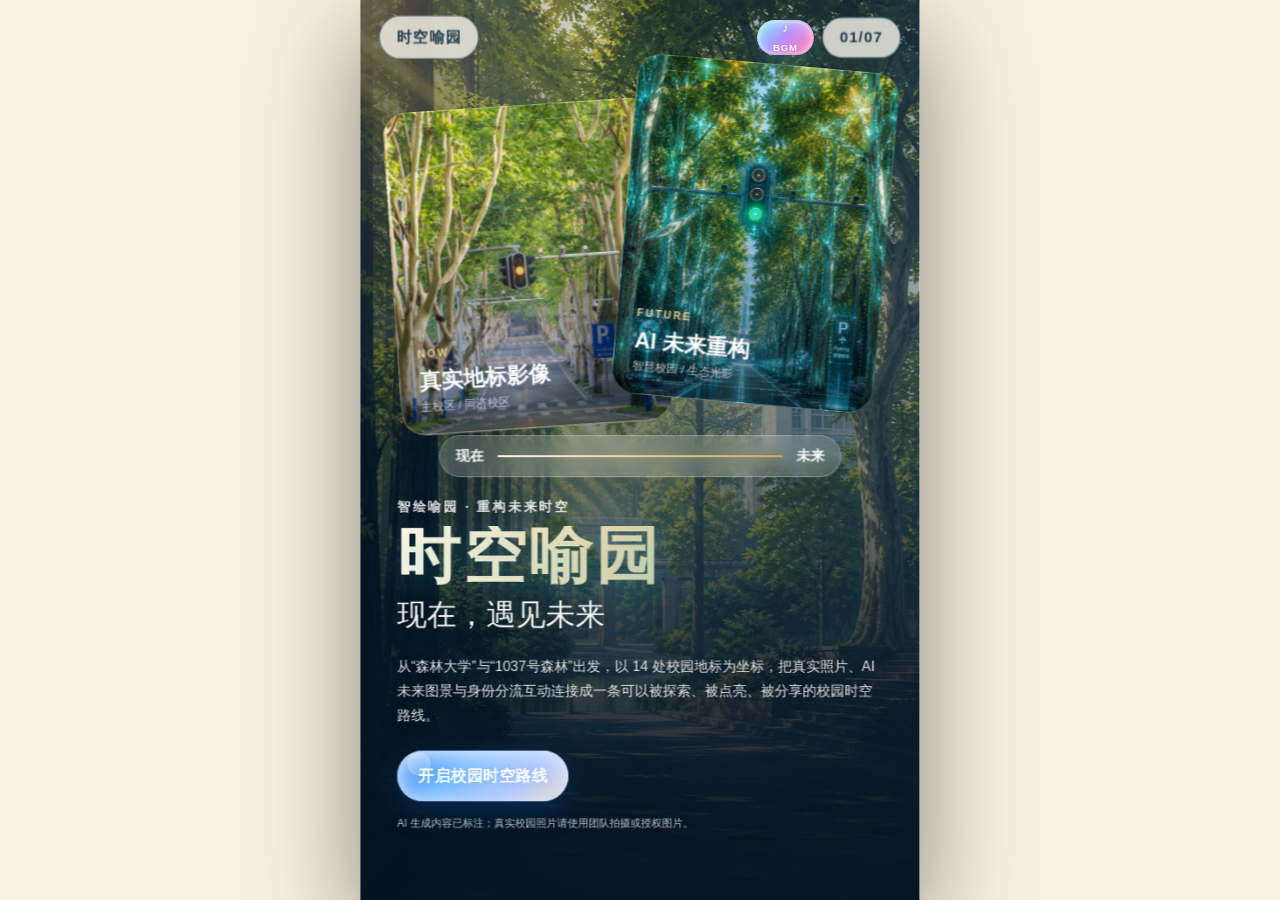
==== index.html @ 12dc4ca7 "修复未来图加载：移除fetch HEAD + future-layer加不透明背景 - updateImage 直接设 img.src，不再 fetch HEAD（中文路径 CORS 问题） - .f" ====
﻿<!DOCTYPE html>
<html lang="zh-CN">
<head>
  <meta charset="UTF-8" />
  <meta http-equiv="Content-Type" content="text/html; charset=UTF-8" />
  <meta name="viewport" content="width=device-width, initial-scale=1.0, maximum-scale=1.0, user-scalable=no, viewport-fit=cover" />
  <meta name="theme-color" content="#f6f0df" />
  <title>时空喻园：现在，遇见未来</title>
  <link rel="stylesheet" href="./style.css?v=50" />
</head>
<body>
  <div class="phone-shell" aria-label="H5 手机预览区域">
    <div class="h5-stage" id="stage">
      <div class="loading" id="loading">
        <div class="loader-emblem" aria-label="华中科技大学校徽">
          <span class="loader-orbit loader-orbit-a"></span>
          <span class="loader-orbit loader-orbit-b"></span>
          <img src="./图片/华中科技大学校徽.png" alt="" />
        </div>
        <div class="loader-title">正在整理喻园时空档案</div>
        <div class="loader-sub" id="loaderSub">读取：南大门—毛主席像</div>
        <div class="loader-line"><span id="loaderBar"></span></div>
      </div>

      <div class="topbar">
        <button class="topbar-brand" id="goHome" aria-label="返回封面">时空喻园</button>
        <button class="music-toggle" id="musicToggle" aria-label="播放背景音乐"><span class="music-icon">♪</span> <span class="music-label">BGM</span></button>
        <div class="progress-pill"><span id="pageNow">01</span>/<span id="pageTotal">07</span></div>
      </div>

      <div class="guide-bear" id="guideBear" aria-hidden="true">
        <div class="guide-bubble" id="guideBubble">选择入园方式，我带你走专属路线。</div>
        <img id="guideImage" src="./assets/generated/guide-xinwuxiong-wave.png" alt="" />
      </div>

      <main class="pages" id="pages">
        <section class="page cover active" data-page="cover">
          <div class="paper-noise"></div>
          <div class="cover-map-lines" aria-hidden="true">
            <span></span><span></span><span></span><span></span>
          </div>
          <div class="cover-hero">
            <div class="photo-slot cover-now">
              <span>NOW</span>
              <strong>真实地标影像</strong>
              <small>主校区 / 同济校区</small>
            </div>
            <div class="photo-slot cover-future">
              <span>FUTURE</span>
              <strong>AI 未来重构</strong>
              <small>智慧校园 / 生态光影</small>
            </div>
            <div class="time-ribbon">
              <b>现在</b><i></i><b>未来</b>
            </div>
          </div>
          <div class="cover-copy">
            <p class="eyebrow">智绘喻园 · 重构未来时空</p>
            <h1>时空喻园</h1>
            <h2>现在，遇见未来</h2>
            <p class="lead">从“森林大学”与“1037号森林”出发，以 14 处校园地标为坐标，把真实照片、AI 未来图景与身份分流互动连接成一条可以被探索、被点亮、被分享的校园时空路线。</p>
            <button class="primary-btn" data-next>开启校园时空路线</button>
            <p class="ai-note">AI 生成内容已标注；真实校园照片请使用团队拍摄或授权图片。</p>
          </div>
        </section>

        <section class="page identity" data-page="identity">
          <div class="page-title block-title" data-anim data-from="left" style="--delay:0ms">
            <p class="eyebrow dark">身份入口</p>
            <h2>请选择你的“入园方式”</h2>
            <p>点击一张入口卡片，即刻进入对应的校园时空路线。</p>
          </div>
          <div class="identity-desk" id="identityDesk"></div>
          <div class="slope-scene" aria-hidden="true">
            <img src="./assets/generated/despair-slope.jpg" alt="" />
          </div>
          <div class="boar-run" aria-hidden="true">
            <div class="boar-track"></div>
            <div class="boar">
              <img src="./assets/generated/boar-mascot.png" alt="" />
            </div>
          </div>
        </section>

        <section class="page route" data-page="route">
          <div class="page-title compact-title" data-anim data-from="left" style="--delay:0ms">
            <p class="eyebrow dark">时空路线</p>
            <h2 id="routeTitle">未来 HUSTer 探索路线</h2>
            <p id="routeDesc">像翻开两张校园路线卡：先选校区，再点选地标进入专属互动。</p>
          </div>

          <div class="campus-accordion" id="campusAccordion" aria-label="校区地标折叠路线卡" data-anim data-from="left" style="--delay:180ms"></div>

          <div class="route-card route-preview-card" id="routeCard" data-anim data-from="right" style="--delay:420ms">
            <span>01 / 主校区 / 精神之门</span>
            <h3>南大门—毛主席像</h3>
            <p>从这里进入喻园，也从这里看见一所大学的精神坐标。</p>
            <button class="small-btn" id="enterLandmark">查看这个地标</button>
          </div>
        </section>

        <section class="page detail detail-timegate" data-page="detail" id="detailPage">
          <div class="detail-header" data-anim data-from="left" style="--delay:0ms">
            <div>
              <p class="eyebrow dark" id="landmarkGroup">主校区｜精神之门</p>
              <h2 id="landmarkName">01 南大门-毛主席像</h2>
              <p id="landmarkIntro">从这里进入喻园，也从这里看见一所大学的精神坐标。</p>
            </div>
            <button class="small-btn muted" id="backRoute">路线图</button>
          </div>

          <div class="detail-layout" id="detailLayout" data-anim data-from="right" style="--delay:220ms">
            <div class="image-stage" id="imageStage">
              <div class="image-layers" id="imageLayers">
                <div class="layer now-layer">
                  <img id="nowImage" alt="现在地标图片" />
                  <div class="placeholder" id="nowPlaceholder">
                    <span>NOW IMAGE</span>
                    <strong id="nowFileName">01_now.jpg</strong>
                    <small>地标高清原图占位</small>
                  </div>
                </div>
                <div class="layer future-layer" id="futureLayer">
                  <img id="futureImage" alt="未来地标图片" />
                  <div class="placeholder future-placeholder" id="futurePlaceholder">
                    <span>AI FUTURE IMAGE</span>
                    <strong id="futureFileName">01_future_highschool.jpg</strong>
                    <small>AI 未来重构图占位</small>
                  </div>
                </div>
                <div class="scene-overlay" id="sceneOverlay"></div>
                <div class="image-badge now-badge">现在</div>
                <div class="image-badge future-badge">未来 · AI 生成</div>
                <div class="compare-handle" id="compareHandle"><i></i></div>
                <input class="compare-range" id="compareRange" type="range" min="0" max="100" value="48" aria-label="拖动比较现在与未来" />
              </div>
              <div class="image-hint-line" id="imageHintLine">完成下方任务，让“现在”显现为“未来”</div>
            </div>

            <div class="story-card">
              <span class="mini-label">身份视角</span>
              <p id="identityCopy">选择身份后生成专属文案。</p>
              <div class="task-status" id="taskStatus">
                <span>任务 0/0</span>
                <strong>选择身份后开始路线</strong>
                <small>完成任务将自动点亮坐标</small>
              </div>
              <button class="primary-btn task-next-btn" id="taskNextBtn" hidden>前往下一站</button>
              <button class="ghost-btn task-stamp-btn" id="taskStampBtn" hidden>返回集章册</button>
            </div>
          </div>

          <div class="interaction-module" id="interactionModule" data-anim data-from="left" style="--delay:520ms"></div>

          <div class="detail-nav" data-anim data-from="right" style="--delay:720ms">
            <button class="ghost-btn" id="prevLandmark">上一个</button>
            <button class="ghost-btn" id="randomLandmark">随机漫游</button>
            <button class="primary-btn" id="nextLandmark">下一个</button>
          </div>
        </section>

        <section class="page collection" data-page="collection">
          <div class="page-title compact-title">
            <p class="eyebrow dark">时空集章册</p>
            <h2>你已点亮这些喻园坐标</h2>
            <p id="collectionDesc">像翻开一本校园手账，把路线走过的地标盖进同一页。</p>
          </div>
          <div class="notebook" data-anim data-from="left" style="--delay:180ms">
            <div class="notebook-ring"></div>
            <div class="stamp-wall" id="stampWall"></div>
          </div>
          <div class="collection-actions" data-anim data-from="right" style="--delay:420ms">
            <button class="ghost-btn" id="unlockAll">点亮全部坐标</button>
            <button class="primary-btn" data-next>生成身份结尾</button>
          </div>
        </section>

        <section class="page ending" data-page="ending">
          <div class="ticket-wrap" data-anim data-from="left" style="--delay:100ms">
            <div class="ticket" id="endingTicket">
              <div class="ticket-top">
                <span>HUST TIME PASS</span>
                <b id="ticketIdentity">高中生</b>
              </div>
              <h2 id="endingTitle">未来 HUSTer 探索者</h2>
              <p id="endingText">你已提前收到一张来自未来喻园的邀请函。</p>
              <div class="ticket-stats">
                <div><strong id="statCount">0/14</strong><span>点亮地标</span></div>
                <div><strong id="statRoute">主线</strong><span>路线类型</span></div>
              </div>
              <div class="ticket-footer">华中科技大学 · 时空喻园</div>
            </div>
            <button class="primary-btn wide" id="makePoster" hidden>重新生成分享海报</button>
            <a class="primary-btn wide poster-download" id="downloadPoster" download="时空喻园身份海报.png" hidden>保存海报照片</a>
            <img class="poster-image" id="posterImage" alt="时空喻园身份分享海报" hidden />
            <canvas id="posterCanvas" width="640" height="1030" aria-label="分享海报"></canvas>
            <button class="ghost-btn wide" id="endingRestart">重新体验</button>
            <p class="poster-tip">已根据当前身份生成分享海报，可点击按钮保存海报照片。</p>
          </div>
        </section>

        <section class="page info" data-page="info">
          <div class="page-title">
            <p class="eyebrow dark">提交信息</p>
            <h2>作品简介与 AI 标注</h2>
            <p>本作品的简介、提示词与 AI 生成说明如下。</p>
          </div>
          <div class="info-panel">
            <h3>200–300 字作品简介</h3>
            <p>《时空喻园：现在，遇见未来》以华中科技大学主校区与同济校区 14 处地标为线索，面向高中生、在读生、已毕业校友与社会大众设置差异化身份入口。作品通过真实地标照片与 AI 未来重构图的滑动对比、路线地图点选、地标专属互动、时空集章与分享海报生成，呈现校园从当下记忆到未来想象的转化过程。整体视觉弱化模板化科技风，改用校园手账、路线图、票根、书页、时间轴等更具华科大生活感的界面语言，让不同群体在轻量互动中感受喻园地标、校园文化与智慧校园未来图景。</p>
          </div>
          <div class="info-panel">
            <h3>AI 生成说明</h3>
            <p>本作品中，未来场景图、局部视觉光效和海报背景由 AI 辅助生成；真实照片由团队拍摄或获得授权。页面中的未来视觉统一标注为“未来 · AI 生成”。每张 AI 未来图对应的完整提示词、生成工具、生成时间与必要的人工修改说明，均已随本作品一并提交。</p>
          </div>
          <button class="primary-btn wide" id="restart">重新体验</button>
        </section>
      </main>

      <nav class="bottom-nav" aria-label="页面导航">
        <button id="prevPage" aria-label="上一页">↑</button>
        <button id="nextPage" aria-label="下一页">↓</button>
      </nav>

      <div class="image-viewer" id="imageViewer" aria-hidden="true">
        <img id="imageViewerImg" alt="图片查看" />
        <div class="image-viewer-label" id="imageViewerLabel"></div>
        <div class="image-viewer-hint">再次点击关闭</div>
      </div>

      <audio id="bgmAudio" preload="auto" loop></audio>
    </div>
  </div>

  <script src="./script.js"></script>
</body>
</html>
---- style.css ----
:root {
  --hust-blue: #0b4ea2;
  --deep-blue: #0c2f68;
  --ink: #16304c;
  --paper: #f6f0df;
  --paper-2: #fff8e8;
  --warm: #d8a85b;
  --green: #5a8f69;
  --cyan: #29c5d8;
  --red: #c72f3b;
  --muted: rgba(22, 48, 76, .66);
  --white-muted: rgba(255,255,255,.76);
  --line: rgba(22,48,76,.14);
  --shadow: 0 22px 58px rgba(23, 42, 64, .22);
  --page-w: 640px;
  --page-h: 1030px;
  --stage-h: var(--page-h);
}

* { box-sizing: border-box; -webkit-tap-highlight-color: transparent; }
html, body { width: 100%; height: 100%; margin: 0; overflow: hidden; }
body {
  font-family: -apple-system, BlinkMacSystemFont, "PingFang SC", "Microsoft YaHei", "Helvetica Neue", Arial, sans-serif;
  color: var(--ink);
  background:
    radial-gradient(circle at 12% 10%, rgba(41,197,216,.25), transparent 28%),
    radial-gradient(circle at 90% 85%, rgba(90,143,105,.22), transparent 30%),
    #07182e;
}
button { font-family: inherit; border: 0; cursor: pointer; color: inherit; }
button:active { transform: scale(.98); }

.phone-shell {
  width: 100vw;
  height: 100vh;
  display: grid;
  place-items: center;
  padding: 0;
}
.h5-stage {
  position: relative;
  width: min(100vw, var(--page-w));
  height: min(100vh, var(--page-h));
  max-height: 100vh;
  overflow: hidden;
  background: var(--paper);
  box-shadow: 0 38px 110px rgba(0,0,0,.45), 0 0 0 1px rgba(255,255,255,.12);
  isolation: isolate;
}
.pages {
  width: 100%;
  height: 100%;
  transition: transform 720ms cubic-bezier(.22,.88,.18,1);
  will-change: transform;
}
.page {
  position: relative;
  width: 100%;
  height: 100%;
  overflow: hidden;
  padding: 70px 38px 78px;
  background:
    linear-gradient(180deg, rgba(255,255,255,.58), rgba(246,240,223,.92)),
    var(--paper);
}
.page > * { position: relative; z-index: 2; }
.paper-noise {
  position: absolute;
  inset: 0;
  z-index: 0;
  opacity: .45;
  background-image:
    radial-gradient(rgba(22,48,76,.12) .7px, transparent .8px),
    linear-gradient(120deg, rgba(255,255,255,.4), transparent 28%, rgba(255,255,255,.36));
  background-size: 9px 9px, 100% 100%;
  pointer-events: none;
}

.loading {
  position: absolute;
  inset: 0;
  z-index: 50;
  display: flex;
  flex-direction: column;
  align-items: center;
  justify-content: center;
  gap: 22px;
  color: #fff;
  background:
    radial-gradient(circle at 48% 34%, rgba(41,197,216,.26), transparent 32%),
    linear-gradient(180deg, #0c2f68, #07182e);
  transition: opacity .55s ease, visibility .55s ease;
}
.loading.hide { opacity: 0; visibility: hidden; }
.loader-emblem {
  width: 118px;
  height: 104px;
  border-radius: 50%;
  display: grid;
  place-items: center;
  border: 1px solid rgba(255,255,255,.42);
  background: rgba(255,255,255,.08);
  letter-spacing: .18em;
  font-weight: 900;
  box-shadow: 0 0 38px rgba(41,197,216,.32), inset 0 0 34px rgba(255,255,255,.06);
  animation: breathe 1.8s ease-in-out infinite alternate;
}
@keyframes breathe { from { transform: scale(.96); } to { transform: scale(1.04); } }
.loader-title { font-size: 23px; font-weight: 800; letter-spacing: .12em; text-shadow: 0 2px 10px rgba(0,0,0,.4); }
.loader-sub { font-size: 14px; color: rgba(255,255,255,.78); letter-spacing: .04em; text-shadow: 0 1px 6px rgba(0,0,0,.4); }
.loader-line { width: 280px; height: 5px; border-radius: 99px; background: rgba(255,255,255,.16); overflow: hidden; box-shadow: inset 0 1px 2px rgba(0,0,0,.3); }
.loader-line span { display: block; height: 100%; width: 0%; border-radius: inherit; background: linear-gradient(90deg, rgba(255,255,255,.9), rgba(255,255,255,.7)); transition: width .2s ease; box-shadow: 0 0 8px rgba(255,255,255,.4); }

.topbar {
  position: absolute;
  left: 22px;
  right: 22px;
  top: 18px;
  z-index: 20;
  display: flex;
  align-items: center;
  justify-content: space-between;
  pointer-events: none;
}
.topbar-brand, .progress-pill {
  pointer-events: auto;
  border-radius: 999px;
  background: rgba(255,248,232,.76);
  border: 1px solid rgba(22,48,76,.14);
  box-shadow: 0 12px 32px rgba(23,42,64,.08);
  backdrop-filter: blur(14px);
  font-weight: 800;
}
.topbar-brand { padding: 9px 14px; font-size: 13px; letter-spacing: .08em; }
.progress-pill { padding: 9px 13px; font-size: 13px; letter-spacing: .08em; }
.bottom-nav {
  position: absolute;
  right: 20px;
  bottom: 20px;
  z-index: 22;
  display: flex;
  gap: 8px;
}
.bottom-nav button {
  width: 42px;
  height: 42px;
  border-radius: 50%;
  background: rgba(22,48,76,.78);
  color: #fff;
  box-shadow: 0 12px 30px rgba(0,0,0,.18);
}

.eyebrow {
  margin: 0 0 12px;
  color: rgba(255,255,255,.78);
  font-size: 13px;
  letter-spacing: .18em;
  font-weight: 900;
}
.eyebrow.dark { color: var(--hust-blue); }
.primary-btn, .ghost-btn, .small-btn {
  border-radius: 999px;
  padding: 14px 24px;
  font-size: 16px;
  font-weight: 900;
  letter-spacing: .03em;
  transition: transform .16s ease, filter .16s ease, background .16s ease;
}
.primary-btn {
  color: #fff;
  background: linear-gradient(135deg, #0b4ea2, #1ca3b5 52%, #5a8f69);
  box-shadow: 0 14px 32px rgba(11,78,162,.24);
}
.ghost-btn {
  background: rgba(255,248,232,.78);
  border: 1px solid rgba(22,48,76,.16);
  color: var(--ink);
}
.small-btn {
  padding: 10px 16px;
  font-size: 14px;
  background: #16304c;
  color: #fff;
}
.small-btn.muted { background: rgba(22,48,76,.10); color: var(--ink); border: 1px solid rgba(22,48,76,.14); }
.wide { width: 100%; }

/* COVER: magazine layout rather than generic tech panels */
.cover {
  color: #fff;
  background:
    radial-gradient(circle at 8% 8%, rgba(41,197,216,.38), transparent 28%),
    radial-gradient(circle at 76% 36%, rgba(216,168,91,.32), transparent 28%),
    linear-gradient(160deg, #0c2f68 0%, #0c2f68 38%, #07182e 100%);
}
.cover::before {
  content: "";
  position: absolute;
  inset: 0;
  opacity: .18;
  background-image: linear-gradient(rgba(255,255,255,.22) 1px, transparent 1px), linear-gradient(90deg, rgba(255,255,255,.22) 1px, transparent 1px);
  background-size: 38px 38px;
  mask-image: linear-gradient(180deg, #000, transparent 68%);
}
.cover-map-lines { position: absolute; inset: 74px 34px 360px; z-index: 1; }
.cover-map-lines span { position: absolute; height: 2px; background: linear-gradient(90deg, transparent, rgba(255,255,255,.58), transparent); transform-origin: left; }
.cover-map-lines span:nth-child(1) { left: 40px; top: 88px; width: 370px; transform: rotate(8deg); }
.cover-map-lines span:nth-child(2) { left: 110px; top: 188px; width: 310px; transform: rotate(-12deg); }
.cover-map-lines span:nth-child(3) { left: 20px; top: 284px; width: 440px; transform: rotate(15deg); }
.cover-map-lines span:nth-child(4) { left: 260px; top: 40px; width: 260px; transform: rotate(58deg); }
.cover-hero { position: absolute; left: 34px; right: 34px; top: 76px; height: 520px; z-index: 2; }
.photo-slot {
  position: absolute;
  border-radius: 28px;
  padding: 22px;
  display: flex;
  flex-direction: column;
  justify-content: flex-end;
  overflow: hidden;
  border: 1px solid rgba(255,255,255,.28);
  box-shadow: 0 28px 70px rgba(0,0,0,.24);
}
.photo-slot::before {
  content: "";
  position: absolute;
  inset: 16px;
  border-radius: 20px;
  border: 1px dashed rgba(255,255,255,.32);
}
.photo-slot::after {
  content: "";
  position: absolute;
  inset: 0;
  background: linear-gradient(0deg, rgba(0,0,0,.48), transparent 58%);
}
.photo-slot span, .photo-slot strong, .photo-slot small { position: relative; z-index: 1; }
.photo-slot span { color: #e7d098; font-size: 12px; letter-spacing: .2em; font-weight: 900; }
.photo-slot strong { font-size: 25px; margin: 8px 0 4px; }
.photo-slot small { color: rgba(255,255,255,.72); }
.cover-now { left: 2px; top: 76px; width: 310px; height: 370px; transform: rotate(-3.8deg); background: url('./图片/梧桐大道-now.jpg') center/cover; }
.cover-future { right: 4px; top: 20px; width: 300px; height: 390px; transform: rotate(5deg); background: url('./图片/梧桐大道-future.png') center/cover; }
.time-ribbon {
  position: absolute;
  left: 56px;
  right: 56px;
  bottom: 38px;
  height: 48px;
  border-radius: 999px;
  display: flex;
  align-items: center;
  gap: 16px;
  padding: 0 18px;
  background: rgba(255,255,255,.16);
  border: 1px solid rgba(255,255,255,.28);
  backdrop-filter: blur(12px);
  box-shadow: 0 18px 40px rgba(0,0,0,.16);
}
.time-ribbon b { white-space: nowrap; }
.time-ribbon i { flex: 1; height: 2px; background: linear-gradient(90deg, #fff, #29c5d8, #b8e596); box-shadow: 0 0 18px rgba(41,197,216,.8); }
.cover-copy { position: absolute; left: 38px; right: 38px; bottom: 72px; z-index: 3; }
.cover h1 { margin: 0; font-size: 72px; line-height: .95; letter-spacing: .05em; }
.cover h2 { margin: 10px 0 0; font-size: 34px; font-weight: 500; color: rgba(255,255,255,.86); }
.lead { margin: 22px 0 26px; color: rgba(255,255,255,.74); line-height: 1.75; font-size: 16px; }
.ai-note { margin: 16px 0 0; color: rgba(255,255,255,.55); font-size: 12px; line-height: 1.6; }

/* IDENTITY: desk with real-life objects */
.identity { background: linear-gradient(180deg, #fbf3df, #eee1c4); }
.page-title { padding-top: 16px; }
.page-title h2 { margin: 0 0 12px; font-size: 38px; line-height: 1.16; }
.page-title p:not(.eyebrow) { margin: 0; color: var(--muted); line-height: 1.65; font-size: 15px; }
.compact-title { padding-top: 8px; }
.compact-title h2 { font-size: 34px; }
.block-title { width: 88%; }
.identity-desk {
  position: relative;
  height: 560px;
  margin-top: 18px;
}
.role-card {
  position: absolute;
  width: 250px;
  min-height: 194px;
  padding: 20px 18px;
  text-align: left;
  border-radius: 18px;
  border: 1px solid rgba(22,48,76,.12);
  box-shadow: var(--shadow);
  background: var(--paper-2);
  overflow: hidden;
  transition: transform .24s ease, box-shadow .24s ease, border-color .24s ease;
}
.role-card:hover, .role-card.active { box-shadow: 0 28px 70px rgba(11,78,162,.24); border-color: rgba(11,78,162,.38); }
.role-card::before { content: ""; position: absolute; inset: 0; opacity: .7; pointer-events: none; }
.role-card::after { content: ""; position: absolute; right: 18px; top: 18px; width: 54px; height: 54px; border-radius: 12px; opacity: .95; }
.role-card.highschool { left: -14px; top: -4px; transform: rotate(-16deg); background: #f0f7ff; }
.role-card.student { right: -18px; top: 48px; transform: rotate(14deg); background: #eaf3fb; }
.role-card.alumni { left: 10px; top: 264px; transform: rotate(12deg); background: #f8ecd9; }
.role-card.public { right: -6px; top: 310px; transform: rotate(-14deg); background: #edf4e7; }
.role-card.active.highschool { transform: rotate(-4deg) translateY(-6px); }
.role-card.active.student { transform: rotate(3deg) translateY(-6px); }
.role-card.active.alumni { transform: rotate(2deg) translateY(-6px); }
.role-card.active.public { transform: rotate(-3deg) translateY(-6px); }
.role-card.highschool::before { background: linear-gradient(120deg, rgba(10,115,253,.18), transparent 55%); }
.role-card.student::before { background: linear-gradient(120deg, rgba(11,78,162,.16), transparent 55%); }
.role-card.alumni::before { background: radial-gradient(circle at 20% 20%, rgba(122,81,43,.13), transparent 40%); }
.role-card.public::before { background: linear-gradient(120deg, rgba(90,143,105,.18), transparent 55%); }
.role-card.highschool::after { background: linear-gradient(135deg, #0A73FD 50%, #72BCFF 50%); clip-path: polygon(0 0, 100% 0, 78% 100%, 0 78%); }
.role-card.student::after { background: linear-gradient(135deg, var(--hust-blue), #89c8ef); border-radius: 999px; }
.role-card.alumni::after { background: #fff; border: 6px solid #b98b61; transform: rotate(6deg); }
.role-card.public::after { background: linear-gradient(90deg, transparent 18%, #5a8f69 19% 27%, transparent 28% 46%, #5a8f69 47% 55%, transparent 56%); border: 1px solid rgba(90,143,105,.3); }
.role-card span { display: block; color: var(--hust-blue); font-weight: 900; font-size: 12px; letter-spacing: .14em; }
.role-card h3 { margin: 34px 0 8px; font-size: 23px; }
.role-card p { margin: 0; color: var(--muted); font-size: 13px; line-height: 1.55; }
.identity-preview {
  position: absolute;
  left: 38px;
  right: 38px;
  bottom: 142px;
  padding: 18px 20px;
  border-radius: 24px;
  background: rgba(255,255,255,.66);
  border: 1px solid rgba(22,48,76,.12);
  box-shadow: 0 18px 48px rgba(23,42,64,.12);
}
.identity-preview span { color: var(--hust-blue); font-size: 12px; letter-spacing: .14em; font-weight: 900; }
.identity-preview strong { display: block; margin-top: 8px; font-size: 20px; }
.identity-preview p { margin: 6px 0 0; color: var(--muted); line-height: 1.55; font-size: 13px; }
.identity .wide { position: absolute; left: 38px; right: 38px; bottom: 76px; width: auto; }

/* ROUTE: map + preview + filmstrip */
.route { background: linear-gradient(180deg, #f7f1e0, #edf3f1); }
.map-pin {
  position: absolute;
  width: 38px;
  height: 38px;
  margin: -19px 0 0 -19px;
  border-radius: 50%;
  background: #fff8e8;
  border: 2px solid rgba(11,78,162,.25);
  display: grid;
  place-items: center;
  font-size: 13px;
  font-weight: 900;
  color: var(--hust-blue);
  box-shadow: 0 12px 26px rgba(23,42,64,.18);
  transition: transform .18s ease, background .18s ease;
}
.map-pin.active { transform: scale(1.22); background: var(--hust-blue); color: #fff; }
.map-pin.unlocked { border-color: rgba(90,143,105,.7); box-shadow: 0 0 0 5px rgba(90,143,105,.12), 0 12px 26px rgba(23,42,64,.16); }

/* DETAIL: dynamic visual language */
.detail { background: linear-gradient(180deg, #fbf3df, #edf3f1); padding-bottom: 66px; }
.detail-header { display: flex; gap: 12px; align-items: flex-start; justify-content: space-between; padding-top: 0; }
.detail-header h2 { margin: 0 0 8px; font-size: 34px; line-height: 1.15; }
.detail-header p:not(.eyebrow) { margin: 0; color: var(--muted); font-size: 14px; line-height: 1.55; max-width: 430px; }
.detail-layout { margin-top: 15px; display: grid; gap: 14px; }
.image-stage { position: relative; }
.image-layers {
  position: relative;
  height: 418px;
  border-radius: 34px;
  overflow: hidden;
  background: #d9e7ea;
  border: 1px solid rgba(22,48,76,.14);
  box-shadow: var(--shadow);
}
.layer { position: absolute; inset: 0; overflow: hidden; }
.layer img { width: 100%; height: 100%; object-fit: cover; object-position: center center; display: none; }
.future-layer { clip-path: inset(0 0 0 48%); transition: clip-path .08s linear; background: #0c2f68; }
.placeholder {
  position: absolute;
  inset: 0;
  display: flex;
  flex-direction: column;
  justify-content: center;
  align-items: center;
  gap: 8px;
  text-align: center;
  background:
    linear-gradient(135deg, rgba(255,255,255,.76), rgba(255,255,255,.28)),
    repeating-linear-gradient(90deg, rgba(22,48,76,.08) 0 1px, transparent 1px 28px),
    repeating-linear-gradient(0deg, rgba(22,48,76,.06) 0 1px, transparent 1px 28px);
}
.placeholder span { color: var(--hust-blue); letter-spacing: .18em; font-size: 12px; font-weight: 900; }
.placeholder strong { font-size: 26px; }
.placeholder small { color: var(--muted); }
.future-placeholder { background: linear-gradient(135deg, rgba(41,197,216,.38), rgba(90,143,105,.18)), repeating-linear-gradient(90deg, rgba(255,255,255,.26) 0 1px, transparent 1px 24px), #0c2f68; color: #fff; }
.future-placeholder small { color: rgba(255,255,255,.72); }
.scene-overlay { position: absolute; inset: 0; z-index: 4; pointer-events: none; }
.image-badge {
  position: absolute;
  top: 16px;
  z-index: 7;
  padding: 7px 11px;
  border-radius: 999px;
  color: #fff;
  background: rgba(0,0,0,.38);
  font-size: 12px;
  letter-spacing: .08em;
  font-weight: 800;
}
.now-badge { left: 16px; }
.future-badge { right: 16px; }
.compare-handle { position: absolute; top: 0; bottom: 0; left: 48%; width: 2px; z-index: 8; background: rgba(255,255,255,.92); box-shadow: 0 0 18px rgba(41,197,216,.8); pointer-events: none; }
.compare-handle i { position: absolute; left: 50%; top: 50%; transform: translate(-50%, -50%); width: 46px; height: 46px; border-radius: 50%; background: rgba(255,255,255,.22); border: 1px solid rgba(255,255,255,.62); backdrop-filter: blur(8px); }
.compare-handle i::after { content: "↔"; position: absolute; inset: 0; display: grid; place-items: center; color: #fff; font-weight: 900; text-shadow: 0 2px 8px rgba(0,0,0,.4); }
.compare-range { position: absolute; inset: 0; width: 100%; height: 100%; opacity: 0; z-index: 9; cursor: ew-resize; }
.image-tools { display: flex; gap: 8px; padding: 8px; margin-top: 10px; border-radius: 999px; background: rgba(255,255,255,.62); border: 1px solid rgba(22,48,76,.12); }
.tool { flex: 1; padding: 9px 8px; border-radius: 999px; background: transparent; color: rgba(22,48,76,.58); font-weight: 900; }
.tool.active { color: #fff; background: var(--hust-blue); }
.story-card {
  padding: 17px 18px;
  border-radius: 24px;
  background: rgba(255,255,255,.65);
  border: 1px solid rgba(22,48,76,.12);
  box-shadow: 0 12px 36px rgba(23,42,64,.09);
  display: grid;
  gap: 10px;
}
.story-card p { margin: 0; color: var(--muted); line-height: 1.58; font-size: 14px; }
.mini-label { color: var(--hust-blue); font-size: 12px; letter-spacing: .14em; font-weight: 900; }
.interaction-module {
  min-height: 150px;
  margin-top: 13px;
  padding: 16px;
  border-radius: 26px;
  background: rgba(255,255,255,.65);
  border: 1px solid rgba(22,48,76,.12);
  box-shadow: 0 14px 38px rgba(23,42,64,.10);
}
.module-head { display: flex; align-items: center; justify-content: space-between; gap: 12px; margin-bottom: 12px; }
.module-head h3 { margin: 0; font-size: 21px; }
.module-head span { color: var(--hust-blue); font-size: 12px; font-weight: 900; letter-spacing: .12em; }
.module-copy { margin: 8px 0 0; color: var(--muted); line-height: 1.5; font-size: 13px; }
.detail-nav { display: flex; gap: 10px; margin-top: 13px; }
.detail-nav button { flex: 1; padding-left: 12px; padding-right: 12px; }

/* detail mode overlays */
.detail-timegate .image-layers { border-radius: 34px 34px 16px 16px; }
.detail-timegate .scene-overlay::before { content: none; }
.detail-book .image-layers { border-radius: 18px 38px 38px 18px; box-shadow: inset 18px 0 28px rgba(0,0,0,.08), var(--shadow); }
.detail-book .scene-overlay::before { content: none; }
.detail-nature .image-layers { border-radius: 45px; }
.detail-nature .scene-overlay::before, .detail-nature .scene-overlay::after { content: ""; position: absolute; width: 110px; height: 110px; border-radius: 50%; border: 1px solid rgba(255,255,255,.48); bottom: 40px; left: 38px; animation: ripple 2.6s linear infinite; }
.detail-nature .scene-overlay::after { animation-delay: .8s; transform: scale(.7); }
@keyframes ripple { from { opacity: .9; transform: scale(.35); } to { opacity: 0; transform: scale(1.6); } }
.detail-classroom .scene-overlay { background-image: linear-gradient(rgba(255,255,255,.14) 1px, transparent 1px), linear-gradient(90deg, rgba(255,255,255,.14) 1px, transparent 1px); background-size: 54px 54px; mix-blend-mode: screen; }
.detail-science .scene-overlay::before { content: "E=mc²  ·  求是创新  ·  AI + HUST"; position: absolute; left: -120px; top: 48%; color: rgba(255,255,255,.58); letter-spacing: .18em; font-weight: 900; animation: marquee 9s linear infinite; white-space: nowrap; }
@keyframes marquee { from { transform: translateX(0); } to { transform: translateX(360px); } }
.detail-medicine .scene-overlay::before { content: none; }
@keyframes pulseLine { 0%,100% { opacity: .38; transform: scaleX(.84); } 50% { opacity: 1; transform: scaleX(1); } }

/* modules */
.timeline-range { width: 100%; accent-color: var(--hust-blue); }
.timeline-row { display: grid; grid-template-columns: repeat(3, 1fr); gap: 8px; color: rgba(22,48,76,.52); font-size: 12px; font-weight: 800; }
.timeline-row span:nth-child(2) { text-align: center; }
.timeline-row span:nth-child(3) { text-align: right; }
.book-stack { display: flex; gap: 10px; }
.book-page { flex: 1; min-height: 70px; padding: 12px; border-radius: 14px; background: #fff8e8; border: 1px solid rgba(22,48,76,.11); font-size: 13px; line-height: 1.45; }
.season-wheel { display: grid; grid-template-columns: repeat(4, 1fr); gap: 8px; }
.season-btn { padding: 12px 4px; border-radius: 16px; background: rgba(90,143,105,.12); font-weight: 900; }
.season-btn.active { background: var(--green); color: #fff; }
.window-grid { display: grid; grid-template-columns: repeat(8, 1fr); gap: 7px; }
.window-dot { height: 18px; border-radius: 6px; background: rgba(22,48,76,.12); border: 1px solid rgba(22,48,76,.08); }
.window-dot.on { background: #ffd166; box-shadow: 0 0 14px rgba(255,209,102,.72); }
.constellation { position: relative; height: 78px; }
.star { position: absolute; width: 17px; height: 17px; border-radius: 50%; background: rgba(11,78,162,.18); border: 1px solid rgba(11,78,162,.25); }
.star.on { background: var(--cyan); box-shadow: 0 0 20px rgba(41,197,216,.8); }

/* COLLECTION */
.collection { background: linear-gradient(180deg, #f7f1e0, #f2e5ca); }
.notebook {
  position: relative;
  height: 668px;
  margin-top: 18px;
  padding: 26px 18px 18px 34px;
  border-radius: 28px;
  background:
    linear-gradient(90deg, rgba(22,48,76,.08) 1px, transparent 1px),
    linear-gradient(#fffaf0, #f7eacb);
  background-size: 100% 100%, 100% 100%;
  border: 1px solid rgba(22,48,76,.12);
  box-shadow: var(--shadow);
}
.notebook-ring { position: absolute; left: 14px; top: 34px; bottom: 34px; width: 8px; background: repeating-linear-gradient(180deg, rgba(22,48,76,.32) 0 18px, transparent 18px 38px); border-radius: 99px; }
.stamp-wall { display: grid; grid-template-columns: repeat(3, 1fr); gap: 12px; }
.stamp {
  min-height: 126px;
  padding: 10px 8px;
  border-radius: 16px;
  display: flex;
  flex-direction: column;
  justify-content: center;
  align-items: center;
  gap: 8px;
  text-align: center;
  color: rgba(22,48,76,.36);
  background: rgba(255,255,255,.52);
  border: 1px dashed rgba(22,48,76,.22);
  transform: rotate(var(--rot, 0deg));
}
.stamp-icon { width: 42px; height: 42px; border-radius: 50%; display: grid; place-items: center; border: 1px dashed rgba(22,48,76,.25); font-weight: 900; }
.stamp strong { font-size: 12px; line-height: 1.35; }
.stamp.unlocked { color: var(--hust-blue); background: #fff8e8; border: 2px solid rgba(11,78,162,.58); box-shadow: 0 10px 22px rgba(23,42,64,.10); }
.stamp.unlocked .stamp-icon { color: #fff; background: var(--hust-blue); border: 0; }
.collection-actions { display: flex; gap: 12px; margin-top: 16px; }
.collection-actions button { flex: 1; }

/* ENDING */
.ending { background: linear-gradient(180deg, #0c2f68, #07182e); color: #fff; }
.ending::before { content: ""; position: absolute; inset: 0; background-image: radial-gradient(rgba(255,255,255,.16) 1px, transparent 1px); background-size: 24px 24px; mask-image: linear-gradient(180deg, #000, transparent 78%); opacity: .48; }
.ticket-wrap { padding-top: 42px; }
.ticket {
  position: relative;
  min-height: 560px;
  padding: 34px;
  border-radius: 34px;
  background: linear-gradient(145deg, rgba(255,255,255,.92), rgba(255,248,232,.86));
  color: var(--ink);
  box-shadow: 0 28px 70px rgba(0,0,0,.24);
  overflow: hidden;
}
.ticket::before, .ticket::after { content: ""; position: absolute; top: 46%; width: 46px; height: 46px; border-radius: 50%; background: #0a2348; }
.ticket::before { left: -23px; }
.ticket::after { right: -23px; }
.ticket-top { display: flex; justify-content: space-between; align-items: center; color: var(--hust-blue); font-size: 13px; letter-spacing: .12em; font-weight: 900; }
.ticket h2 { margin: 72px 0 18px; font-size: 45px; line-height: 1.12; }
.ticket p { color: var(--muted); line-height: 1.75; font-size: 16px; }
.ticket-stats { display: grid; grid-template-columns: repeat(2, 1fr); gap: 12px; margin: 32px 0; }
.ticket-stats div { border-radius: 20px; padding: 18px; background: rgba(11,78,162,.08); }
.ticket-stats strong { display: block; font-size: 28px; color: var(--hust-blue); }
.ticket-stats span { color: var(--muted); font-size: 13px; }
.ticket-footer { position: absolute; left: 34px; right: 34px; bottom: 28px; padding-top: 18px; border-top: 1px dashed rgba(22,48,76,.24); font-size: 13px; color: rgba(22,48,76,.52); }
.ending .wide { margin-top: 22px; }
#posterCanvas { display: none; width: 100%; max-height: 390px; height: auto; margin-top: 18px; border-radius: 26px; border: 1px solid rgba(255,255,255,.18); box-shadow: 0 26px 70px rgba(0,0,0,.28); }
.poster-tip { margin: 12px 0 0; color: rgba(255,255,255,.55); font-size: 12px; text-align: center; }

/* INFO */
.info { background: linear-gradient(180deg, #fbf3df, #edf3f1); }
.info-panel {
  margin-top: 22px;
  padding: 22px;
  border-radius: 24px;
  background: rgba(255,255,255,.70);
  border: 1px solid rgba(22,48,76,.12);
  box-shadow: 0 14px 36px rgba(23,42,64,.08);
}
.info-panel h3 { margin: 0 0 12px; color: var(--hust-blue); }
.info-panel p { margin: 0; color: var(--muted); line-height: 1.78; font-size: 15px; }
.info .wide { margin-top: 26px; }

@media (max-width: 480px) {
  .page { padding-left: 24px; padding-right: 24px; }
  .cover-hero { left: 22px; right: 22px; }
  .cover-copy { left: 24px; right: 24px; }
  .cover h1 { font-size: 56px; }
  .cover h2 { font-size: 27px; }
  .photo-slot { padding: 18px; }
  .cover-now { width: 285px; }
  .cover-future { width: 272px; }
  .page-title h2 { font-size: 32px; }
  .role-card { width: 220px; }
  .identity-preview, .identity .wide { left: 24px; right: 24px; }
  .image-layers { height: 390px; }
  .notebook { height: 636px; }
  .stamp { min-height: 116px; }
}

/* =========================
   v4 refine patch: based on v2, fixed 640 × 1030 design canvas
   ========================= */
.phone-shell {
  width: 100vw;
  height: 100vh;
  height: 100dvh;
  overflow: hidden;
  position: relative;
}
.h5-stage {
  position: absolute;
  left: 50%;
  top: 50%;
  width: var(--page-w);
  height: var(--stage-h, var(--page-h));
  min-width: var(--page-w);
  min-height: var(--stage-h, var(--page-h));
  max-width: none;
  max-height: none;
  transform: translate(-50%, -50%) scale(var(--stage-scale, 1));
  transform-origin: center center;
  border-radius: 0;
}
.h5-stage::before {
  content: "";
  position: absolute;
  inset: -26%;
  z-index: 0;
  pointer-events: none;
  background:
    radial-gradient(circle at 22% 14%, rgba(41,197,216,.20), transparent 24%),
    radial-gradient(circle at 74% 8%, rgba(216,168,91,.16), transparent 22%),
    radial-gradient(circle at 86% 84%, rgba(90,143,105,.18), transparent 26%);
  animation: ambientDrift 14s ease-in-out infinite alternate;
  opacity: .72;
}
@keyframes ambientDrift {
  from { transform: translate3d(-12px,-8px,0) scale(1); }
  to { transform: translate3d(14px,10px,0) scale(1.06); }
}
.pages, .topbar, .bottom-nav, .loading { position: relative; z-index: 1; }
.loading { position: absolute; }
.page {
  background-image:
    linear-gradient(180deg, rgba(255,255,255,.58), rgba(246,240,223,.92)),
    radial-gradient(rgba(11,78,162,.08) .8px, transparent .9px);
  background-size: auto, 18px 18px;
}

/* Premium button system: pill surface + sheen + ripple */
.primary-btn, .ghost-btn, .small-btn, .tool, .season-btn, .book-page, .map-pin, .landmark-chip, .campus-head, .stamp, .window-dot, .star {
  position: relative;
  overflow: hidden;
  isolation: isolate;
  touch-action: manipulation;
}
.primary-btn, .small-btn {
  --btn-bg: linear-gradient(135deg, #073a82 0%, #0b4ea2 42%, #168a9f 72%, #4e8b67 100%);
  min-height: 48px;
  color: #fff;
  background: var(--btn-bg);
  border: 1px solid rgba(255,255,255,.30);
  box-shadow:
    0 16px 34px rgba(11,78,162,.28),
    inset 0 1px 0 rgba(255,255,255,.38),
    inset 0 -12px 22px rgba(0,0,0,.10);
  transform: translateZ(0);
}
.primary-btn::before, .small-btn::before {
  content: "";
  position: absolute;
  inset: 1px;
  border-radius: inherit;
  background: linear-gradient(180deg, rgba(255,255,255,.25), transparent 45%);
  z-index: -1;
}
.primary-btn::after, .small-btn::after {
  content: "→";
  display: inline-grid;
  place-items: center;
  width: 24px;
  height: 24px;
  margin-left: 10px;
  border-radius: 50%;
  background: rgba(255,255,255,.18);
  box-shadow: inset 0 0 0 1px rgba(255,255,255,.24);
  vertical-align: -5px;
  transition: transform .22s cubic-bezier(.2,.9,.2,1);
}
.primary-btn:hover::after, .small-btn:hover::after { transform: translateX(3px); }
.small-btn:active { transform: translateY(2px) scale(.985); filter: saturate(1.08); }
.ghost-btn {
  min-height: 46px;
  background: linear-gradient(180deg, rgba(255,255,255,.82), rgba(255,248,232,.68));
  border: 1px solid rgba(22,48,76,.14);
  box-shadow: 0 10px 24px rgba(23,42,64,.10), inset 0 1px 0 rgba(255,255,255,.75);
}
.ghost-btn:active { transform: translateY(2px) scale(.985); }
.small-btn.muted::after, .ghost-btn::after { content: none; }
.btn-ripple {
  position: absolute;
  width: 12px;
  height: 12px;
  border-radius: 50%;
  pointer-events: none;
  background: rgba(255,255,255,.58);
  transform: translate(-50%, -50%) scale(0);
  animation: rippleOut .58s ease-out forwards;
  z-index: 5;
}
@keyframes rippleOut { to { transform: translate(-50%, -50%) scale(28); opacity: 0; } }

/* Route page: replace long film strip with two collapsible campus cards */
.route { background: linear-gradient(180deg, #f7f1e0, #edf3f1); }
.campus-accordion {
  display: grid;
  gap: 14px;
  margin-top: 18px;
}
.campus-card {
  border-radius: 30px;
  background: rgba(255,255,255,.70);
  border: 1px solid rgba(22,48,76,.12);
  box-shadow: 0 16px 38px rgba(23,42,64,.11);
  overflow: hidden;
  backdrop-filter: blur(12px);
  transition: transform .28s ease, box-shadow .28s ease, background .28s ease;
}
.campus-card.open {
  background: rgba(255,248,232,.88);
  box-shadow: 0 26px 64px rgba(23,42,64,.17);
}
.campus-card:has(.campus-head:active) { transform: scale(.992); }
.campus-head {
  width: 100%;
  padding: 17px 18px;
  display: grid;
  grid-template-columns: 46px 1fr auto;
  gap: 13px;
  align-items: center;
  text-align: left;
  background: transparent;
}
.campus-mark {
  width: 46px;
  height: 46px;
  display: grid;
  place-items: center;
  border-radius: 50%;
  overflow: hidden;
  background: #fff;
  box-shadow: 0 2px 10px rgba(0,0,0,.12), 0 1px 3px rgba(0,0,0,.08);
}
.campus-mark img.campus-emblem {
  width: 42px;
  height: 42px;
  object-fit: contain;
}
.campus-meta span { display: block; color: var(--hust-blue); font-size: 12px; font-weight: 900; letter-spacing: .16em; }
.campus-meta strong { display: block; margin-top: 4px; font-size: 21px; color: var(--ink); }
.campus-toggle {
  width: 38px;
  height: 38px;
  display: grid;
  place-items: center;
  border-radius: 50%;
  color: var(--hust-blue);
  background: rgba(11,78,162,.08);
  transition: transform .28s ease, background .28s ease;
}
.campus-card.open .campus-toggle { transform: rotate(180deg); background: rgba(11,78,162,.14); }
.campus-body {
  display: grid;
  grid-template-rows: 0fr;
  transition: grid-template-rows .46s cubic-bezier(.2,.9,.2,1), padding .35s ease;
}
.campus-card.open .campus-body { grid-template-rows: 1fr; }
.campus-body-inner {
  overflow: hidden;
  padding: 0 16px;
}
.campus-card.open .campus-body-inner { padding-bottom: 16px; }
.campus-map {
  position: relative;
  height: 244px;
  border-radius: 24px;
  overflow: hidden;
  background:
    linear-gradient(145deg, rgba(255,255,255,.48), rgba(255,255,255,.20)),
    radial-gradient(circle at 22% 30%, rgba(90,143,105,.28), transparent 24%),
    radial-gradient(circle at 70% 66%, rgba(41,197,216,.20), transparent 26%),
    #d9e6de;
  border: 1px solid rgba(22,48,76,.12);
  box-shadow: inset 0 1px 0 rgba(255,255,255,.62);
}
.campus-map::before {
  content: "";
  position: absolute;
  inset: 0;
  background-image: inherit;
  background-size: cover;
  background-position: center;
  opacity: .18;
}
.campus-map[data-map="main"]::before { background-image: url("assets/maps/main-campus.jpg"); opacity: .36; }
.campus-map[data-map="tongji"]::before { background-image: url("assets/maps/tongji-campus.jpg"); opacity: .36; }
.campus-map::after {
  content: "地图占位 · 后续替换为团队校园地图";
  position: absolute;
  left: 18px;
  bottom: 15px;
  padding: 7px 11px;
  border-radius: 999px;
  color: rgba(22,48,76,.62);
  background: rgba(255,255,255,.66);
  border: 1px solid rgba(22,48,76,.10);
  font-size: 12px;
  font-weight: 800;
  backdrop-filter: blur(8px);
}
.campus-route-line {
  position: absolute;
  left: 10%;
  right: 10%;
  top: 50%;
  height: 3px;
  border-radius: 99px;
  background: linear-gradient(90deg, rgba(11,78,162,.08), rgba(11,78,162,.72), rgba(90,143,105,.72));
  box-shadow: 0 0 18px rgba(41,197,216,.26);
  transform: rotate(10deg);
}
.campus-card[data-campus="同济校区"] .campus-route-line { transform: rotate(-6deg); top: 55%; }
.landmark-chip-grid {
  display: grid;
  grid-template-columns: repeat(3, 1fr);
  gap: 8px;
  margin-top: 12px;
}
.landmark-chip {
  min-height: 58px;
  padding: 9px 8px;
  display: grid;
  grid-template-columns: 24px 1fr;
  gap: 7px;
  align-items: center;
  text-align: left;
  border-radius: 17px;
  background: rgba(255,255,255,.68);
  border: 1px solid rgba(22,48,76,.10);
  box-shadow: 0 8px 18px rgba(23,42,64,.06);
  color: var(--ink);
}
.landmark-chip b {
  width: 24px;
  height: 24px;
  display: grid;
  place-items: center;
  border-radius: 10px;
  color: var(--hust-blue);
  background: rgba(11,78,162,.09);
  font-size: 11px;
}
.landmark-chip span { font-size: 12px; line-height: 1.25; font-weight: 800; }
.landmark-chip.active {
  color: #fff;
  background: linear-gradient(135deg, #0b4ea2, #1593a7 72%, #5a8f69);
  box-shadow: 0 14px 26px rgba(11,78,162,.22), inset 0 1px 0 rgba(255,255,255,.26);
}
.landmark-chip.active b { color: #fff; background: rgba(255,255,255,.18); }
.route-preview-card {
  position: relative;
  inset: auto;
  min-height: 166px;
  margin-top: 16px;
  padding: 21px 22px;
  border-radius: 28px;
  background: linear-gradient(180deg, rgba(255,248,232,.94), rgba(255,255,255,.72));
}
.route-preview-card::before {
  content: "";
  position: absolute;
  top: 18px;
  right: 20px;
  width: 76px;
  height: 76px;
  border-radius: 26px;
  background:
    linear-gradient(135deg, rgba(11,78,162,.14), rgba(41,197,216,.10)),
    repeating-linear-gradient(45deg, rgba(11,78,162,.14) 0 2px, transparent 2px 8px);
  opacity: .62;
}

/* Map pins refined */
.map-pin {
  width: 34px;
  height: 34px;
  margin: -17px 0 0 -17px;
  background: rgba(255,248,232,.92);
  border: 1px solid rgba(255,255,255,.70);
  box-shadow: 0 10px 24px rgba(23,42,64,.20), 0 0 0 5px rgba(255,255,255,.20);
}
.map-pin::after {
  content: "";
  position: absolute;
  inset: -8px;
  border-radius: 50%;
  border: 1px solid rgba(11,78,162,.22);
  animation: pinPulse 2s ease-out infinite;
}
.map-pin.active { transform: scale(1.18); background: #0b4ea2; color: #fff; }
.map-pin.active::after { border-color: rgba(41,197,216,.55); }
@keyframes pinPulse { 0% { transform: scale(.72); opacity: .72; } 80%,100% { transform: scale(1.25); opacity: 0; } }

/* Details: keep now/future compare, but move controls into the image and vary the feel */
.image-stage { position: relative; }
.image-layers { height: 424px; }
.image-layers::after {
  content: "拖动图片 · 比较现在 / 未来";
  position: absolute;
  left: 18px;
  bottom: 76px;
  z-index: 7;
  padding: 6px 10px;
  border-radius: 999px;
  color: rgba(255,255,255,.86);
  background: rgba(0,0,0,.26);
  border: 1px solid rgba(255,255,255,.20);
  backdrop-filter: blur(10px);
  font-size: 12px;
  font-weight: 800;
  letter-spacing: .03em;
}
.image-tools {
  position: absolute;
  left: 14px;
  right: 14px;
  bottom: 14px;
  z-index: 12;
  display: grid;
  grid-template-columns: repeat(3, 1fr);
  gap: 6px;
  padding: 6px;
  margin-top: 0;
  border-radius: 22px;
  background: rgba(255,255,255,.35);
  border: 1px solid rgba(255,255,255,.34);
  box-shadow: 0 16px 32px rgba(0,0,0,.18), inset 0 1px 0 rgba(255,255,255,.34);
  backdrop-filter: blur(14px);
}
.tool {
  min-height: 38px;
  padding: 8px 6px;
  border-radius: 17px;
  background: rgba(255,255,255,.32);
  color: rgba(255,255,255,.88);
  text-shadow: 0 1px 6px rgba(0,0,0,.25);
  box-shadow: inset 0 0 0 1px rgba(255,255,255,.16);
  font-size: 13px;
  transition: transform .2s ease, background .2s ease, color .2s ease, box-shadow .2s ease;
}
.tool::before {
  content: "";
  display: inline-block;
  width: 7px;
  height: 7px;
  margin-right: 6px;
  border-radius: 50%;
  background: rgba(255,255,255,.54);
  vertical-align: 1px;
}
.tool.active {
  color: #fff;
  background: linear-gradient(135deg, #0b4ea2, #1ba1b5);
  box-shadow: 0 8px 18px rgba(11,78,162,.34), inset 0 1px 0 rgba(255,255,255,.32);
}
.tool.active::before { background: #b8e596; box-shadow: 0 0 12px rgba(184,229,150,.9); }
.detail-book .image-tools { top: 14px; bottom: auto; left: 18px; right: 18px; }
.detail-classroom .image-tools { left: 18px; right: auto; bottom: 18px; width: 145px; grid-template-columns: 1fr; border-radius: 24px; }
.detail-science .image-tools, .detail-medicine .image-tools { left: 88px; right: 88px; }
.compare-handle i {
  width: 52px;
  height: 52px;
  background: radial-gradient(circle, rgba(255,255,255,.46), rgba(255,255,255,.16));
  box-shadow: 0 10px 28px rgba(0,0,0,.20), 0 0 28px rgba(41,197,216,.45);
  animation: handlePulse 2.4s ease-in-out infinite;
}
@keyframes handlePulse {
  0%, 100% { transform: translate(-50%, -50%) scale(1); box-shadow: 0 10px 28px rgba(0,0,0,.20), 0 0 24px rgba(11,78,162,.40); }
  50% { transform: translate(-50%, -50%) scale(1.08); box-shadow: 0 10px 28px rgba(0,0,0,.20), 0 0 36px rgba(11,78,162,.70); }
}
/* 拖动中暂停脉冲，避免视觉抖动 */
body.dragging-compare .compare-handle i { animation: none; }

.story-card {
  position: relative;
  overflow: hidden;
}
.story-card::after {
  content: "";
  position: absolute;
  right: -28px;
  bottom: -36px;
  width: 120px;
  height: 120px;
  border-radius: 50%;
  background: radial-gradient(circle, rgba(11,78,162,.10), transparent 68%);
}
.detail-nature .story-card { background: linear-gradient(135deg, rgba(255,255,255,.70), rgba(239,247,232,.76)); }
.detail-book .story-card { border-left: 6px solid rgba(216,168,91,.55); }
.detail-classroom .story-card { background: linear-gradient(135deg, rgba(255,255,255,.72), rgba(230,241,250,.74)); }

/* Richer interaction modules */
.interaction-module {
  padding: 0;
  background: transparent;
  border: 0;
  box-shadow: none;
}
.interaction-card {
  min-height: 150px;
  padding: 16px;
  border-radius: 26px;
  background: rgba(255,255,255,.66);
  border: 1px solid rgba(22,48,76,.12);
  box-shadow: 0 14px 38px rgba(23,42,64,.10);
  overflow: hidden;
}
.module-head span {
  padding: 5px 9px;
  border-radius: 999px;
  background: rgba(11,78,162,.08);
}
.module-copy { position: relative; z-index: 1; }
.timeline-range {
  height: 34px;
  appearance: none;
  background: transparent;
}
.timeline-range::-webkit-slider-runnable-track {
  height: 10px;
  border-radius: 999px;
  background: linear-gradient(90deg, #c9a76b, #0b4ea2 55%, #29c5d8);
  box-shadow: inset 0 1px 2px rgba(0,0,0,.18);
}
.timeline-range::-webkit-slider-thumb {
  appearance: none;
  width: 30px;
  height: 30px;
  margin-top: -10px;
  border-radius: 50%;
  background: #fff;
  border: 6px solid #0b4ea2;
  box-shadow: 0 10px 22px rgba(11,78,162,.25);
}
.timegate-cards { display: grid; grid-template-columns: repeat(3, 1fr); gap: 8px; margin-bottom: 10px; }
.timegate-card {
  padding: 10px 8px;
  border-radius: 17px;
  background: rgba(255,248,232,.74);
  border: 1px solid rgba(22,48,76,.10);
}
.timegate-card b { display: block; color: var(--hust-blue); font-size: 14px; }
.timegate-card small { color: var(--muted); font-size: 11px; }
.book-stack { perspective: 800px; }
.book-page {
  min-height: 88px;
  background:
    linear-gradient(90deg, rgba(216,168,91,.18), transparent 12%),
    linear-gradient(180deg, #fffaf0, #fff3d6);
  box-shadow: 0 12px 24px rgba(23,42,64,.08);
  transform-origin: left center;
  transition: transform .28s ease, box-shadow .28s ease;
}
.book-page:active { transform: rotateY(-10deg) translateY(-2px); }
.season-wheel {
  display: grid;
  grid-template-columns: repeat(4, 1fr);
  gap: 9px;
  padding: 8px;
  border-radius: 24px;
  background:
    linear-gradient(135deg, rgba(90,143,105,.10), rgba(41,197,216,.08)),
    rgba(255,255,255,.45);
}
.season-btn {
  min-height: 54px;
  padding: 8px 4px;
  border-radius: 18px;
  background: rgba(255,255,255,.58);
  border: 1px solid rgba(22,48,76,.10);
  font-weight: 900;
  box-shadow: inset 0 1px 0 rgba(255,255,255,.72), 0 8px 16px rgba(23,42,64,.05);
  transition: transform .2s ease, background .2s ease, color .2s ease, box-shadow .2s ease;
}
.season-btn::before {
  content: attr(data-season);
  display: block;
  width: 24px;
  height: 24px;
  margin: 0 auto 3px;
  border-radius: 50%;
  background: rgba(90,143,105,.13);
  color: transparent;
}
.season-btn[data-season="春"]::before { background: radial-gradient(circle, #f0d487 0 36%, #8ebf79 38%); }
.season-btn[data-season="夏"]::before { background: radial-gradient(circle, #fff 0 22%, #2ca7ad 24% 64%, #0b4ea2 66%); }
.season-btn[data-season="秋"]::before { background: radial-gradient(circle, #f4d48a 0 34%, #c77a38 36% 64%, #8e5131 66%); }
.season-btn[data-season="冬"]::before { background: radial-gradient(circle, #fff 0 30%, #b9d7e8 34% 62%, #6a89a7 66%); }
.season-btn.active {
  color: #fff;
  background: linear-gradient(135deg, #0b4ea2, #3f956c);
  transform: translateY(-2px);
  box-shadow: 0 12px 24px rgba(11,78,162,.18), inset 0 1px 0 rgba(255,255,255,.28);
}
.window-grid {
  position: relative;
  padding: 18px 16px 20px;
  border-radius: 23px;
  background: linear-gradient(180deg, rgba(12,47,104,.90), rgba(8,25,52,.86));
  box-shadow: inset 0 0 0 1px rgba(255,255,255,.10);
}
.window-grid::before {
  content: "FUTURE CLASSROOM";
  position: absolute;
  right: 16px;
  top: 7px;
  color: rgba(255,255,255,.34);
  font-size: 10px;
  letter-spacing: .13em;
  font-weight: 900;
}
.window-dot { height: 20px; border-radius: 5px; background: rgba(255,255,255,.10); border-color: rgba(255,255,255,.10); }
.window-dot.on { background: #ffd166; box-shadow: 0 0 18px rgba(255,209,102,.78), inset 0 0 0 1px rgba(255,255,255,.46); }
.constellation {
  height: 104px;
  border-radius: 24px;
  background:
    radial-gradient(circle at 20% 40%, rgba(41,197,216,.16), transparent 18%),
    radial-gradient(circle at 70% 25%, rgba(216,168,91,.14), transparent 18%),
    linear-gradient(135deg, rgba(12,47,104,.90), rgba(7,24,46,.90));
  overflow: hidden;
}
.constellation::before {
  content: "";
  position: absolute;
  inset: 22px 36px;
  border-top: 1px dashed rgba(255,255,255,.24);
  transform: skewY(-12deg);
}
.star { width: 19px; height: 19px; background: rgba(255,255,255,.18); border-color: rgba(255,255,255,.26); }
.star.on { background: #29c5d8; box-shadow: 0 0 22px rgba(41,197,216,.88), 0 0 0 8px rgba(41,197,216,.10); }
.pulse-strip {
  position: relative;
  height: 104px;
  border-radius: 24px;
  overflow: hidden;
  background: linear-gradient(135deg, rgba(12,47,104,.92), rgba(45,80,94,.88));
}
.pulse-strip::before {
  content: "";
  position: absolute;
  left: -20%;
  right: -20%;
  top: 50%;
  height: 3px;
  background: linear-gradient(90deg, transparent, #fff 14%, #e95b69 18%, #fff 22%, transparent 30%, transparent 46%, #fff 52%, #e95b69 56%, #fff 60%, transparent 72%);
  animation: pulseMove 2.2s linear infinite;
  filter: drop-shadow(0 0 12px rgba(233,91,105,.7));
}
@keyframes pulseMove { from { transform: translateX(0); } to { transform: translateX(28%); } }
@keyframes seasonPop{from{opacity:1;transform:translateY(0) scale(.8)}to{opacity:0;transform:translateY(-42px) scale(1.6)}}

@media (max-width: 640px), (max-height: 1030px) {
  body { background: #07182e; }
}

/* v4 layout corrections */
.pages { position: relative; z-index: 1; }
.topbar { position: absolute; z-index: 20; }
.bottom-nav { position: absolute; z-index: 22; }
.loading { position: absolute; z-index: 50; }
.campus-head { padding: 14px 16px; grid-template-columns: 42px 1fr auto; }
.campus-mark { width: 42px; height: 42px; border-radius: 50%; }
.campus-meta strong { font-size: 20px; }
.campus-meta small { display: block; margin-top: 2px; color: rgba(22,48,76,.52); font-size: 12px; line-height: 1.25; }
.campus-map { height: 202px; }
.landmark-chip-grid { gap: 7px; margin-top: 10px; }
.landmark-chip { min-height: 46px; padding: 6px 7px; border-radius: 15px; }
.landmark-chip b { width: 22px; height: 22px; border-radius: 8px; }
.landmark-chip span { font-size: 11px; }
.route-preview-card { min-height: 146px; margin-top: 13px; padding: 18px 20px; }
.route-preview-card h3 { font-size: 23px; margin: 7px 0 6px; }
.route-preview-card p { margin-bottom: 10px; }
.route-preview-card .small-btn { min-height: 42px; padding: 9px 15px; font-size: 13px; }

/* ===== v8 repair: back to stable v4 style, only safe improvements ===== */
.h5-stage { position: absolute; left: 50%; top: 50%; width: var(--page-w); height: var(--stage-h, var(--page-h)); transform: translate(-50%, -50%) scale(var(--stage-scale, 1)); transform-origin: center center; }
.identity-preview { display: none !important; }
.identity-desk { height: 620px; margin-top: 22px; }
.identity .identity-next { position: absolute; left: 38px; right: 38px; bottom: 76px; width: auto; }
.role-card { opacity: 0; transform: translateY(26px) rotate(0deg); }
.page-ready .role-card { animation: roleIn .72s cubic-bezier(.22,1,.36,1) both; animation-delay: var(--delay, 0ms); }
.page-ready .role-card.highschool { transform: rotate(-5deg); }
@keyframes roleIn { from { opacity:0; transform: translateY(40px) rotate(0deg) scale(.98); filter: blur(8px);} to { opacity:1; filter: blur(0);} }

/* subtle page/component entrance animations */
.page [data-anim], .page .campus-card, .page .route-preview-card, .page .detail-header, .page .detail-layout, .page .interaction-module, .page .detail-nav, .page .notebook, .page .collection-actions, .page .ticket-wrap {
  opacity: 0;
  transform: translateY(22px);
}
.page.page-ready [data-anim], .page.page-ready .campus-card, .page.page-ready .route-preview-card, .page.page-ready .detail-header, .page.page-ready .detail-layout, .page.page-ready .interaction-module, .page.page-ready .detail-nav, .page.page-ready .notebook, .page.page-ready .collection-actions, .page.page-ready .ticket-wrap {
  animation: softReveal .66s cubic-bezier(.22,1,.36,1) both;
  animation-delay: var(--delay, 0ms);
}
@keyframes softReveal { from { opacity:0; transform:translateY(28px); filter: blur(7px);} to { opacity:1; transform:translateY(0); filter: blur(0);} }

/* make decorative layers never block clicks */
.cover::before, .cover::after, .detail::before, .detail::after, .image-stage::before, .image-layers::before, .image-layers::after, .story-card::before, .story-card::after, .route-preview-card::before, .route-preview-card::after, .campus-map::before, .campus-map::after, .campus-route-line, .map-pin::after, .paper-noise, .cover-map-lines, .cover-map-lines span, .notebook::before { pointer-events: none !important; }
.bottom-nav { z-index: 42; }
button, .campus-accordion, .interaction-module, .detail-nav, .collection-actions, .stamp-wall, .identity-desk { position: relative; z-index: 6; }

/* clean detail background: generated art only as atmosphere, not as compare image */
.detail { background: linear-gradient(180deg, #fbf3df, #edf3f1); }
.detail::before {
  content:"";
  position:absolute;
  inset:-22px;
  z-index:0;
  background: linear-gradient(180deg, rgba(255,255,255,.72), rgba(246,240,223,.88)), var(--landmark-bg) center/cover no-repeat;
  opacity:.32;
  filter: blur(10px) saturate(1.05);
  transform: scale(1.06);
}
.detail::after {
  content:"";
  position:absolute;
  inset:0;
  z-index:1;
  background: radial-gradient(circle at 12% 20%, rgba(41,197,216,.14), transparent 24%), radial-gradient(circle at 84% 72%, rgba(216,168,91,.14), transparent 24%);
}
.detail > * { z-index:2; }

/* remove mode buttons; keep one calm hint outside image */
.image-tools { display: none !important; }
.image-hint-line {
  margin: 10px 8px 0;
  padding: 9px 13px;
  border-radius: 999px;
  color: rgba(22,48,76,.72);
  background: rgba(255,255,255,.68);
  border: 1px solid rgba(22,48,76,.10);
  font-size: 12px;
  font-weight: 800;
  text-align: center;
  box-shadow: 0 10px 22px rgba(23,42,64,.06);
}
#imageLayers { touch-action: pan-y; user-select: none; }
.compare-range { pointer-events: none; opacity: 0; }
body.dragging-compare * { cursor: ew-resize !important; }
.image-layers::after { content: none !important; }
.compare-handle i::after { content: "⇆"; }

/* maintain neat route card, avoid generated icon clutter */
.campus-card { background: rgba(255,248,232,.88); }
.campus-head { min-height: 82px; }
.campus-mark { font-size: 13px; }
.landmark-chip-grid { grid-template-columns: repeat(3, 1fr); }
.map-pin { z-index: 4; }
.route-preview-card { z-index: 7; }

/* slight variety on detail layouts without breaking structure */
.detail-book .detail-layout, .detail-classroom .detail-layout, .detail-science .detail-layout, .detail-medicine .detail-layout { grid-template-columns: 1.12fr .88fr; align-items: start; }
.detail-book .image-stage, .detail-classroom .image-stage, .detail-science .image-stage, .detail-medicine .image-stage { grid-row: 1 / span 2; }
.detail-book .story-card, .detail-classroom .story-card, .detail-science .story-card, .detail-medicine .story-card { min-height: 210px; align-content: start; }
.detail-book .image-layers, .detail-classroom .image-layers, .detail-science .image-layers, .detail-medicine .image-layers { height: 392px; }
.detail-timegate .story-card, .detail-nature .story-card { margin: -30px 22px 0; z-index: 8; background: rgba(255,255,255,.78); backdrop-filter: blur(12px); }
.detail-timegate .detail-layout, .detail-nature .detail-layout { display: block; }
.detail-timegate .image-stage, .detail-nature .image-stage { margin-bottom: 0; }

/* refined buttons but not excessive — v31 渐变玻璃已接管，清理旧硬阴影定义 */
.ghost-btn, .small-btn.muted { box-shadow: 0 8px 18px rgba(23,42,64,.08), inset 0 1px 0 rgba(255,255,255,.75); }

/* keep collection clickable */
.notebook { z-index: 4; }
.stamp { z-index: 5; }

/* ===== v9 targeted repair ===== */
/* stronger cover readability */
.cover::after {
  content: "";
  position: absolute;
  inset: 0;
  background: linear-gradient(180deg, rgba(8,23,45,.10) 0%, rgba(8,23,45,.16) 26%, rgba(8,23,45,.44) 62%, rgba(8,23,45,.76) 100%);
  pointer-events: none;
  z-index: 1;
}
.cover-copy {
  padding: 26px 24px 18px;
  border-radius: 30px;
  background: linear-gradient(180deg, rgba(7,24,46,.34), rgba(7,24,46,.60));
  border: 1px solid rgba(255,255,255,.14);
  backdrop-filter: blur(10px);
  box-shadow: 0 22px 52px rgba(0,0,0,.18);
}
.cover h1 { color: #fff9ec; text-shadow: 0 8px 24px rgba(0,0,0,.30); }
.cover h2 { color: rgba(255,255,255,.96); text-shadow: 0 5px 16px rgba(0,0,0,.26); }
.lead, .ai-note, .cover-copy .eyebrow { color: rgba(255,255,255,.88); }
.ai-note { font-size: 12px; opacity: .86; }

/* identity page fixes */
.identity { overflow: hidden; }
.identity-desk {
  height: calc(var(--stage-h, var(--page-h)) - 330px);
  min-height: 660px;
  margin-top: 18px;
}
.role-card { width: 252px; min-height: 186px; transform: rotate(var(--card-tilt, 0deg)); }
.role-card.highschool { left: 34px; top: 18px; --card-tilt: -7deg; }
.role-card.student { right: 18px; top: 148px; --card-tilt: 6deg; }
.role-card.alumni { left: 2px; top: 326px; --card-tilt: 5deg; }
.role-card.public { right: 42px; top: 474px; --card-tilt: -6deg; }
.role-card.active { box-shadow: 0 28px 70px rgba(11,78,162,.24); }
.role-card.active::before { opacity: .95; }
.identity .identity-next { display: none !important; }
.identity-next[disabled] {
  opacity: .56;
  filter: grayscale(.14);
  cursor: not-allowed;
  box-shadow: 0 6px 0 rgba(11,78,162,.12), 0 10px 18px rgba(11,78,162,.10);
}
.identity-next[disabled]:active { transform: none; }

/* slower, left-right reveal instead of popping up */
.page [data-anim], .page .campus-card, .page .route-preview-card, .page .detail-header, .page .detail-layout, .page .interaction-module, .page .detail-nav, .page .notebook, .page .collection-actions, .page .ticket-wrap {
  opacity: 0;
  transform: translateX(0) translateY(0);
}
.page .role-card { opacity: 0; }
.page.page-ready [data-anim][data-from="left"], .page.page-ready .campus-card {
  animation: revealFromLeft .92s cubic-bezier(.22,1,.36,1) both;
  animation-delay: var(--delay, 0ms);
}
.page.page-ready [data-anim][data-from="right"], .page.page-ready .route-preview-card, .page.page-ready .detail-nav, .page.page-ready .collection-actions {
  animation: revealFromRight .92s cubic-bezier(.22,1,.36,1) both;
  animation-delay: var(--delay, 0ms);
}
.page.page-ready .role-card[data-from="left"] { animation: revealRoleFromLeft .98s cubic-bezier(.22,1,.36,1) both; animation-delay: var(--delay, 0ms); }
.page.page-ready .role-card[data-from="right"] { animation: revealRoleFromRight .98s cubic-bezier(.22,1,.36,1) both; animation-delay: var(--delay, 0ms); }
@keyframes revealFromLeft { from { opacity:0; transform: translateX(-32px); filter: blur(8px);} to { opacity:1; transform: translateX(0); filter: blur(0);} }
@keyframes revealFromRight { from { opacity:0; transform: translateX(32px); filter: blur(8px);} to { opacity:1; transform: translateX(0); filter: blur(0);} }
@keyframes revealRoleFromLeft {
  from { opacity: 0; transform: translateX(-32px) rotate(var(--card-tilt, 0deg)); filter: blur(8px); }
  to { opacity: 1; transform: translateX(0) rotate(var(--card-tilt, 0deg)); filter: blur(0); }
}
@keyframes revealRoleFromRight {
  from { opacity: 0; transform: translateX(32px) rotate(var(--card-tilt, 0deg)); filter: blur(8px); }
  to { opacity: 1; transform: translateX(0) rotate(var(--card-tilt, 0deg)); filter: blur(0); }
}

/* once selected, cards keep their light scattered tilt */
.role-card.active.highschool,
.role-card.active.student,
.role-card.active.alumni,
.role-card.active.public {
  animation: none;
  transform: rotate(var(--card-tilt, 0deg)) translateY(-4px);
}

.boar-run {
  position: absolute;
  left: 58px;
  right: 58px;
  bottom: clamp(66px, calc(66px + (var(--stage-h, var(--page-h)) - var(--page-h)) * .28), 176px);
  height: 136px;
  pointer-events: none;
  z-index: 12;
  opacity: 0;
}
.identity.page-ready .boar-run { animation: boarFade .78s cubic-bezier(.22,1,.36,1) .55s both; }
.boar-track {
  position: absolute;
  left: 6px;
  right: 6px;
  bottom: 20px;
  height: 38px;
  border-radius: 50%;
  background: radial-gradient(ellipse at center, rgba(90,143,105,.22), rgba(90,143,105,.05) 58%, transparent 68%);
  filter: blur(1px);
}
.boar {
  position: absolute;
  left: 2%;
  bottom: 18px;
  width: 210px;
  height: auto;
  animation: boarTrot 3.2s cubic-bezier(.2,.84,.16,1) .72s both;
  transform-origin: 50% 92%;
}
.boar img {
  display: block;
  width: 100%;
  height: auto;
  filter: drop-shadow(0 18px 22px rgba(71,50,32,.22));
}
@keyframes boarTrot {
  0% { transform: translateX(-190px) translateY(22px) rotate(-5deg) scale(.9); }
  22% { transform: translateX(-42px) translateY(-20px) rotate(4deg) scale(.98); }
  40% { transform: translateX(74px) translateY(8px) rotate(-2deg) scale(.95); }
  58% { transform: translateX(170px) translateY(-18px) rotate(3deg) scale(1); }
  76% { transform: translateX(252px) translateY(6px) rotate(-1deg) scale(.97); }
  90% { transform: translateX(292px) translateY(-5px) rotate(1deg) scale(.98); }
  100% { transform: translateX(302px) translateY(0) rotate(0deg) scale(.98); }
}
@keyframes boarFade {
  from { opacity: 0; transform: translateY(24px); filter: blur(8px); }
  to { opacity: 1; transform: translateY(0); filter: blur(0); }
}

/* route page: remove lower chip components, use map markers only */
.landmark-chip-grid { display: none !important; }
.campus-body-inner { padding-bottom: 14px; }
.map-note {
  margin-top: 12px;
  padding: 14px 16px;
  border-radius: 20px;
  background: rgba(255,255,255,.76);
  border: 1px solid rgba(22,48,76,.10);
  box-shadow: 0 10px 24px rgba(23,42,64,.07);
}
.map-note-tag {
  display: inline-flex;
  padding: 5px 10px;
  border-radius: 999px;
  background: rgba(11,78,162,.08);
  color: var(--hust-blue);
  font-size: 11px;
  font-weight: 900;
  letter-spacing: .08em;
}
.map-note strong { display: block; margin-top: 10px; font-size: 16px; }
.map-note span { display: block; margin-top: 6px; color: var(--muted); font-size: 13px; line-height: 1.5; }
.map-pin {
  width: 40px;
  height: 40px;
  border-radius: 50% 50% 50% 0;
  transform: translate(-50%, -50%) rotate(-45deg);
  background: linear-gradient(180deg, #34a8c0, #0f67b0 65%, #0b4ea2);
  color: #fff;
  font-weight: 900;
  border: 2px solid rgba(255,255,255,.9);
}
.map-pin span {
  display: grid;
  place-items: center;
  width: 100%;
  height: 100%;
  transform: rotate(45deg);
  font-size: 12px;
}
.map-pin.active { transform: translate(-50%, -50%) rotate(-45deg) scale(1.12); }
.map-pin.unlocked { box-shadow: 0 0 0 6px rgba(90,143,105,.14), 0 12px 26px rgba(23,42,64,.16); }
.route-preview-card { min-height: 164px; }

/* detail page interaction safety */
.detail, .route, .identity, .collection, .ending, .info { isolation: isolate; }
.story-card, .interaction-module, .detail-nav, .route-preview-card, .campus-accordion, .map-note, .collection-actions, .ticket-wrap, .info-panel {
  position: relative;
  z-index: 8;
}
.image-stage, .image-layers, #imageLayers { position: relative; z-index: 6; }
.image-stage::before, .story-card::before, .story-card::after, .interaction-card::before, .interaction-card::after, .map-note::before, .map-note::after,
.campus-head::before, .campus-head::after, .route-preview-card::before, .route-preview-card::after, .notebook::before { pointer-events: none !important; }

/* identity-specific viewing styles */
.h5-stage.theme-highschool .route,
.h5-stage.theme-highschool .detail,
.h5-stage.theme-highschool .collection { background: linear-gradient(180deg, #eef5ff, #e4effb); }
.h5-stage.theme-student .route,
.h5-stage.theme-student .detail,
.h5-stage.theme-student .collection { background: linear-gradient(180deg, #edf4ff, #eef5f2); }
.h5-stage.theme-alumni .route,
.h5-stage.theme-alumni .detail,
.h5-stage.theme-alumni .collection { background: linear-gradient(180deg, #f8ecd9, #f4efe5); }
.h5-stage.theme-public .route,
.h5-stage.theme-public .detail,
.h5-stage.theme-public .collection { background: linear-gradient(180deg, #eef5e7, #edf5f2); }
.h5-stage.theme-highschool .route-preview-card span { background: rgba(10,115,253,.10); color: #0A73FD; }
.h5-stage.theme-student .route-preview-card span { background: rgba(11,78,162,.08); color: var(--hust-blue); }
.h5-stage.theme-alumni .route-preview-card span { background: rgba(185,139,97,.12); color: #8b5c37; }
.h5-stage.theme-public .route-preview-card span { background: rgba(90,143,105,.12); color: #467252; }

/* prevent yellow blank feeling by ensuring backgrounds and content are visible */
.page { background-color: transparent; }
.page-title, .campus-accordion, .route-preview-card, .detail-header, .detail-layout, .interaction-module, .notebook, .collection-actions, .ticket-wrap, .info-panel { visibility: visible; }

.page-toast {
  position: absolute;
  bottom: 80px;
  left: 50%;
  transform: translateX(-50%) translateY(20px);
  padding: 10px 24px;
  border-radius: 999px;
  background: rgba(12, 47, 104, .88);
  color: #fff;
  font-size: 14px;
  font-weight: 600;
  white-space: nowrap;
  opacity: 0;
  pointer-events: none;
  z-index: 99;
  transition: opacity .35s, transform .35s;
  backdrop-filter: blur(8px);
  box-shadow: 0 8px 28px rgba(12, 47, 104, .32);
}
.page-toast.show {
  opacity: 1;
  transform: translateX(-50%) translateY(0);
}

.h5-stage {
  --identity-visual: none;
  --identity-accent: var(--hust-blue);
  --identity-soft: #edf3f1;
}

.bottom-nav,
.detail-nav {
  display: none !important;
}

.pages {
  position: absolute !important;
  inset: 0;
  width: 100%;
  height: 100%;
  overflow: hidden;
  transform: none !important;
  transition: none !important;
}
.page {
  position: absolute;
  inset: 0;
  width: 100%;
  height: 100%;
  opacity: 0;
  visibility: hidden;
  pointer-events: none;
  transform: translateY(26px);
  transition: opacity .42s ease, transform .52s cubic-bezier(.22,1,.36,1), visibility .42s ease;
}
.page.active {
  opacity: 1;
  visibility: visible;
  pointer-events: auto;
  transform: translateY(0);
}

.route::before,
.collection::before {
  content: "";
  position: absolute;
  inset: -20px;
  z-index: 0;
  background:
    linear-gradient(180deg, rgba(255,255,255,.80), rgba(246,240,223,.88)),
    var(--identity-visual) center/cover no-repeat;
  opacity: .34;
  filter: saturate(1.04) blur(5px);
  transform: scale(1.04);
  pointer-events: none;
}
.route > *,
.collection > * { position: relative; z-index: 2; }
.detail::before {
  background:
    linear-gradient(180deg, rgba(255,255,255,.76), rgba(246,240,223,.88)),
    var(--identity-visual) center/cover no-repeat,
    var(--landmark-bg) center/cover no-repeat;
  opacity: .36;
  filter: blur(9px) saturate(1.08);
}

.h5-stage.theme-highschool {
  --identity-accent: #0A73FD;
  --identity-soft: #e6f2ff;
}
.h5-stage.theme-student {
  --identity-accent: #0b4ea2;
  --identity-soft: #e8f2ff;
}
.h5-stage.theme-alumni {
  --identity-accent: #b98252;
  --identity-soft: #f7e2c9;
}
.h5-stage.theme-public {
  --identity-accent: #6f8f6a;
  --identity-soft: #e8f0e2;
}
.mini-label,
.module-head span,
.eyebrow.dark {
  color: var(--identity-accent);
}
.route-preview-card,
.story-card,
.interaction-card,
.campus-card.open {
  border-color: color-mix(in srgb, var(--identity-accent) 24%, rgba(22,48,76,.12));
}

.story-card {
  gap: 12px;
  background:
    linear-gradient(135deg, rgba(255,255,255,.82), rgba(255,255,255,.58)),
    var(--identity-soft);
}
.task-status {
  position: relative;
  padding: 13px 14px;
  border-radius: 18px;
  background: linear-gradient(135deg, color-mix(in srgb, var(--identity-accent) 16%, #fff), rgba(255,255,255,.72));
  border: 1px solid color-mix(in srgb, var(--identity-accent) 25%, transparent);
  box-shadow: inset 0 1px 0 rgba(255,255,255,.72), 0 10px 22px rgba(23,42,64,.08);
}
.task-status span {
  display: inline-grid;
  place-items: center;
  min-height: 24px;
  padding: 0 9px;
  border-radius: 999px;
  color: #fff;
  background: var(--identity-accent);
  font-size: 12px;
  font-weight: 900;
  letter-spacing: .06em;
}
.task-status strong {
  display: block;
  margin-top: 8px;
  color: var(--ink);
  font-size: 17px;
}
.task-status small {
  display: block;
  margin-top: 5px;
  color: var(--muted);
  line-height: 1.45;
}

.future-layer { transition: clip-path .68s cubic-bezier(.2,.9,.2,1); }
.detail.task-complete .compare-handle { opacity: 0; transition: opacity .35s ease; }
.detail.task-complete .future-badge {
  background: color-mix(in srgb, var(--identity-accent) 82%, #16304c);
  box-shadow: 0 10px 24px color-mix(in srgb, var(--identity-accent) 30%, transparent);
}

.task-grid {
  display: grid;
  grid-template-columns: repeat(3, 1fr);
  gap: 8px;
}
.task-step {
  border: 1px solid rgba(22,48,76,.10);
  transition: transform .2s ease, box-shadow .2s ease, background .2s ease, color .2s ease;
}
.task-step:active {
  transform: translateY(2px) scale(.985);
}
.task-step.done,
.season-btn.done,
.book-page.done {
  color: #fff;
  background: linear-gradient(135deg, color-mix(in srgb, var(--identity-accent) 84%, #16304c), #1aa1aa);
  box-shadow: 0 12px 24px color-mix(in srgb, var(--identity-accent) 24%, transparent), inset 0 1px 0 rgba(255,255,255,.28);
}
.timegate-card.task-step {
  cursor: pointer;
  text-align: left;
}
.timegate-card.task-step b,
.timegate-card.task-step small {
  position: relative;
  z-index: 1;
}
.timegate-card.task-step.done b,
.timegate-card.task-step.done small { color: #fff; }
.book-page.done b,
.book-page.done br { color: inherit; }
.window-dot.locked { opacity: .52; pointer-events: none; }
.window-dot.done { outline: 2px solid rgba(255,255,255,.72); }
.star.done { transform: scale(1.12); }

.task-spark {
  position: absolute;
  z-index: 9;
  width: 11px;
  height: 11px;
  border-radius: 50%;
  background: #fff;
  box-shadow: 0 0 18px color-mix(in srgb, var(--identity-accent) 58%, #fff);
  animation: taskSpark .82s ease-out forwards;
  pointer-events: none;
}
.task-spark.strong {
  width: 14px;
  height: 14px;
  background: color-mix(in srgb, var(--identity-accent) 55%, #fff);
}
@keyframes taskSpark {
  from { opacity: .95; transform: translate3d(0,0,0) scale(.65); }
  to { opacity: 0; transform: translate3d(var(--dx), var(--dy), 0) scale(1.6); }
}

/* Forest university cover background */
.cover {
  background: #07182e url("./assets/generated/cover-forest-hust.jpg") center/cover no-repeat !important;
}
.cover::before {
  z-index: 0;
  opacity: .62;
  background:
    radial-gradient(circle at 18% 10%, rgba(255,230,151,.25), transparent 26%),
    radial-gradient(circle at 86% 18%, rgba(12,47,104,.28), transparent 28%),
    linear-gradient(180deg, rgba(5,19,33,.18) 0%, rgba(5,19,33,.12) 36%, rgba(5,19,33,.52) 74%, rgba(5,19,33,.88) 100%);
  background-size: auto;
  mask-image: none;
}
.cover::after {
  background:
    linear-gradient(180deg, rgba(5,19,33,.06) 0%, rgba(5,19,33,.18) 42%, rgba(5,19,33,.66) 72%, rgba(5,19,33,.92) 100%),
    linear-gradient(90deg, rgba(5,19,33,.50), transparent 38%, rgba(5,19,33,.18));
}
.cover-map-lines { opacity: .24; mix-blend-mode: screen; }
.photo-slot {
  background: rgba(7,24,46,.22) !important;
  border-color: rgba(255,255,255,.22);
  box-shadow: 0 22px 58px rgba(0,0,0,.18);
  backdrop-filter: blur(8px) saturate(1.08);
}
.cover-now { background: url('./图片/梧桐大道-now.jpg') center/cover !important; }
.cover-future { background: url('./图片/梧桐大道-future.png') center/cover !important; }
.photo-slot::after { background: linear-gradient(0deg, rgba(4,18,31,.46), rgba(4,18,31,.05) 64%); }
.cover-copy {
  padding: 0 4px;
  border-radius: 0;
  background: transparent;
  border: 0;
  box-shadow: none;
  backdrop-filter: none;
}
.cover h1 {
  color: #fff7df;
  text-shadow: 0 8px 22px rgba(0,0,0,.42), 0 1px 0 rgba(255,255,255,.18);
}
.cover h2,
.lead,
.ai-note,
.cover-copy .eyebrow {
  text-shadow: 0 4px 16px rgba(0,0,0,.36);
}

.loading.hide {
  display: none !important;
  opacity: 0 !important;
  visibility: hidden !important;
  pointer-events: none !important;
}

/* ===== v10 route/content repair ===== */
.identity {
  background:
    linear-gradient(180deg, rgba(255,255,255,.74), rgba(246,240,223,.86) 46%, rgba(238,243,241,.90)),
    url("./assets/generated/identity-entry-bg.jpg") center/cover no-repeat !important;
}
.identity::before {
  content: "";
  position: absolute;
  inset: 0;
  z-index: 0;
  background:
    linear-gradient(180deg, rgba(255,255,255,.18), rgba(255,255,255,.56) 34%, rgba(246,240,223,.64) 100%),
    radial-gradient(circle at 12% 16%, rgba(216,168,91,.18), transparent 26%),
    radial-gradient(circle at 86% 82%, rgba(11,78,162,.14), transparent 30%);
  pointer-events: none;
}
.identity > * { position: relative; z-index: 2; }
.role-card {
  background-color: rgba(255,248,232,.84);
  backdrop-filter: blur(10px) saturate(1.08);
}

.guide-bear {
  position: absolute;
  right: 14px;
  bottom: 18px;
  z-index: 18;
  width: 138px;
  pointer-events: none;
  opacity: 1;
  transform: translateY(0);
  transition: opacity .3s ease, transform .3s ease;
}
.guide-bear.guide-hidden {
  opacity: 0;
  transform: translateY(16px);
}
.guide-bear img {
  display: block;
  width: 112px;
  margin-left: auto;
  filter: drop-shadow(0 14px 20px rgba(23,42,64,.22));
}
.guide-bubble {
  position: absolute;
  right: 86px;
  bottom: 66px;
  width: 210px;
  padding: 10px 13px;
  border-radius: 18px 18px 5px 18px;
  color: var(--ink);
  background: rgba(255,248,232,.88);
  border: 1px solid rgba(22,48,76,.13);
  box-shadow: 0 14px 32px rgba(23,42,64,.14);
  font-size: 12px;
  line-height: 1.45;
  font-weight: 800;
  backdrop-filter: blur(10px);
}
.h5-stage[data-page="identity"] .guide-bear {
  right: 8px;
  bottom: 8px;
  width: 120px;
}
.h5-stage[data-page="identity"] .guide-bear img { width: 96px; }
.h5-stage[data-page="identity"] .guide-bubble { display: none; }
.h5-stage[data-page="ending"] .guide-bear,
.h5-stage[data-page="info"] .guide-bear { display: none; }

.map-pin.route-member {
  background: linear-gradient(180deg, color-mix(in srgb, var(--identity-accent) 72%, #34a8c0), #0b4ea2 70%);
}
.map-pin.route-member::after {
  content: attr(data-order);
  position: absolute;
  right: -9px;
  top: -10px;
  width: 22px;
  height: 22px;
  display: grid;
  place-items: center;
  border-radius: 50%;
  color: var(--identity-accent);
  background: rgba(255,248,232,.96);
  border: 1px solid rgba(22,48,76,.14);
  font-size: 11px;
  font-weight: 900;
  transform: rotate(45deg);
  box-shadow: 0 8px 16px rgba(23,42,64,.14);
}
.map-pin.free-explore {
  opacity: .62;
  filter: grayscale(.38);
  background: linear-gradient(180deg, rgba(120,138,153,.82), rgba(52,72,91,.82));
}
.map-pin.free-explore.active {
  opacity: 1;
  filter: none;
}
.map-note-tag {
  background: color-mix(in srgb, var(--identity-accent) 16%, rgba(255,255,255,.82));
  color: color-mix(in srgb, var(--identity-accent) 78%, var(--ink));
}

.detail-layout,
.detail-book .detail-layout,
.detail-classroom .detail-layout,
.detail-science .detail-layout,
.detail-medicine .detail-layout,
.detail-canteen .detail-layout {
  display: block !important;
}
.detail .image-stage,
.detail-book .image-stage,
.detail-classroom .image-stage,
.detail-science .image-stage,
.detail-medicine .image-stage,
.detail-canteen .image-stage {
  grid-row: auto;
  margin-bottom: 0;
}
.detail .image-layers,
.detail-book .image-layers,
.detail-classroom .image-layers,
.detail-science .image-layers,
.detail-medicine .image-layers,
.detail-canteen .image-layers {
  height: 460px !important;
  border-radius: 30px !important;
}
.detail .story-card,
.detail-book .story-card,
.detail-classroom .story-card,
.detail-science .story-card,
.detail-medicine .story-card,
.detail-canteen .story-card,
.detail-timegate .story-card,
.detail-nature .story-card {
  min-height: 0;
  margin: 12px 0 0 !important;
  align-content: start;
  z-index: 8;
  background: rgba(255,255,255,.78);
  backdrop-filter: blur(12px);
}
.interaction-module {
  min-height: 138px;
}
.task-next-btn {
  min-height: 46px;
  padding: 11px 18px;
  font-size: 14px;
  box-shadow: 0 7px 0 rgba(8,58,121,.70), 0 14px 24px rgba(11,78,162,.18), inset 0 1px 0 rgba(255,255,255,.25);
}
.task-next-btn[hidden] { display: none !important; }
.meal-card {
  min-height: 78px;
  padding: 12px;
  border-radius: 16px;
  text-align: left;
  background:
    linear-gradient(135deg, rgba(255,248,232,.92), rgba(255,255,255,.74)),
    radial-gradient(circle at 88% 18%, rgba(216,168,91,.18), transparent 28%);
}
.meal-card b { display: block; margin-bottom: 6px; color: var(--ink); }
.meal-card small { display: block; color: var(--muted); line-height: 1.35; }
.meal-card.done b,
.meal-card.done small { color: #fff; }

.stamp-wall {
  grid-template-columns: repeat(3, 1fr);
  gap: 9px;
}
.notebook {
  height: 666px;
  padding: 22px 16px 16px 32px;
}
.stamp {
  position: relative;
  min-height: 106px;
  padding: 8px 6px;
}
.stamp.route-member::after {
  content: attr(data-order);
  position: absolute;
  right: 7px;
  top: 7px;
  width: 20px;
  height: 20px;
  display: grid;
  place-items: center;
  border-radius: 50%;
  background: color-mix(in srgb, var(--identity-accent) 16%, #fff);
  color: var(--identity-accent);
  font-size: 11px;
  font-weight: 900;
}
.stamp.free-explore {
  opacity: .76;
}
.stamp.free-explore::after {
  content: "彩";
  position: absolute;
  right: 7px;
  top: 7px;
  color: rgba(22,48,76,.44);
  font-size: 11px;
  font-weight: 900;
}

.ticket {
  min-height: 594px;
  padding: 30px;
}
.ticket h2 {
  margin: 46px 0 14px;
  font-size: 38px;
}
.ticket p {
  font-size: 14px;
  line-height: 1.66;
  max-height: 230px;
  overflow: hidden;
}
.ticket-stats { margin: 22px 0; }
#posterCanvas {
  width: min(100%, 390px);
  max-height: 640px;
  aspect-ratio: 640 / 1030;
  object-fit: contain;
  margin-left: auto;
  margin-right: auto;
  border-radius: 20px;
}
.poster-download {
  display: block;
  margin-top: 14px;
  text-align: center;
  text-decoration: none;
  color: #fff;
  background: linear-gradient(135deg, #16304c, #0b4ea2 64%, #168a9f);
  border-color: rgba(255,255,255,.38);
  box-shadow: 0 10px 24px rgba(11,78,162,.22);
}
.poster-download[hidden] { display: none !important; }

/* final fit polish */
.identity-desk {
  min-height: 600px;
}
.role-card {
  width: 236px;
  min-height: 162px;
}
.role-card.highschool { left: 34px; top: 14px; --card-tilt: -7deg; }
.role-card.student { right: 18px; top: 126px; --card-tilt: 6deg; }
.role-card.alumni { left: 8px; top: 276px; --card-tilt: 5deg; }
.role-card.public { right: 34px; top: 410px; --card-tilt: -6deg; }
.boar-run {
  bottom: clamp(72px, calc(72px + (var(--stage-h, var(--page-h)) - var(--page-h)) * .18), 132px);
}
.ending.active {
  overflow-y: auto;
  -webkit-overflow-scrolling: touch;
}
.ending.active::-webkit-scrollbar { display: none; }
#posterCanvas {
  width: min(100%, 360px);
}
.poster-download {
  margin-top: 12px;
  margin-bottom: 4px;
}

/* ===== v11 interaction redesign ===== */
.music-toggle {
  pointer-events: auto;
  position: relative;
  margin-left: auto;
  margin-right: 10px;
  height: 40px;
  padding: 0 18px;
  border-radius: 999px;
  display: grid;
  place-items: center;
  gap: 8px;
  color: #fff;
  background: linear-gradient(135deg, #5ce1e6 0%, #a78bfa 45%, #f472b6 85%, #fb923c 100%);
  border: none;
  box-shadow:
    inset 0 2px 12px rgba(255, 255, 255, .50),
    inset 0 4px 24px rgba(255, 255, 255, .25),
    0 8px 24px rgba(92, 225, 230, .22);
  font-weight: 800;
  font-size: 13px;
  letter-spacing: .04em;
  overflow: hidden;
  isolation: isolate;
  text-shadow: 0 1px 4px rgba(0,0,0,.14);
}
/* 高光层：椭圆 + blur + plus-lighter */
.music-toggle::before {
  content: "";
  position: absolute;
  inset: -50%;
  width: 140%;
  height: 120%;
  left: -20%;
  top: -10%;
  border-radius: inherit;
  background: radial-gradient(ellipse 65% 50% at 30% 24%, rgba(255, 255, 255, .80), transparent 62%);
  filter: blur(48px);
  mix-blend-mode: plus-lighter;
  pointer-events: none;
  z-index: 1;
}
/* 内描边 */
.music-toggle::after {
  content: "";
  position: absolute;
  inset: 2px;
  border-radius: inherit;
  border: 1px solid rgba(255, 255, 255, .32);
  pointer-events: none;
  z-index: 2;
}
.music-toggle[hidden] { display: none !important; }
.music-toggle.playing::after {
  content: "";
  position: absolute;
  inset: -4px;
  border-radius: inherit;
  border: 1.5px solid rgba(92, 225, 230, .55);
  animation: musicPulse 1.8s ease-out infinite;
  z-index: 3;
}
@keyframes musicPulse { from { opacity: .8; transform: scale(.84); } to { opacity: 0; transform: scale(1.24); } }

/* —— 音乐按钮内部元素：图标 + 文字 —— */
.music-icon {
  font-size: 14px;
  position: relative;
  z-index: 4;
}
.music-label {
  font-size: 11px;
  font-weight: 800;
  letter-spacing: .08em;
  opacity: .92;
  position: relative;
  z-index: 4;
  transform: translateY(-1.5px);
}
/* 播放时文字变化：BGM → PAUSE */
.music-toggle.playing .music-label {
  content: "PAUSE";
}
/* 用 JS 切换更可靠，此处仅做样式定位 */

.image-hint-line { display: none !important; }

.slope-scene {
  position: absolute;
  left: 26px;
  bottom: 40px;
  width: 310px;
  height: 146px;
  z-index: 1;
  opacity: .82;
  pointer-events: none;
  filter: drop-shadow(0 18px 24px rgba(23,42,64,.10));
}
.slope-scene img {
  display: block;
  width: 100%;
  height: 100%;
  object-fit: cover;
  border-radius: 22px;
  mask-image: linear-gradient(90deg, transparent 0%, #000 12%, #000 88%, transparent 100%);
}
.h5-stage[data-page="identity"] .guide-bear {
  left: 46px;
  right: auto;
  bottom: 68px;
  width: 126px;
  z-index: 16;
  animation: guidePop .82s cubic-bezier(.22,1,.36,1) both;
}
.h5-stage[data-page="identity"] .guide-bear img { width: 118px; }
.h5-stage[data-page="route"] .guide-bear {
  left: 30px;
  right: auto;
  bottom: 18px;
}
.h5-stage[data-page="route"] .guide-bubble {
  left: 96px;
  right: auto;
  bottom: 66px;
  border-radius: 18px 18px 18px 5px;
}
.h5-stage[data-page="detail"] .guide-bear {
  right: 8px;
  bottom: 10px;
}
.h5-stage[data-page="collection"] .guide-bear {
  left: 20px;
  right: auto;
  bottom: 18px;
}
.h5-stage[data-page="collection"] .guide-bubble {
  left: 88px;
  right: auto;
  bottom: 70px;
}
@keyframes guidePop {
  from { opacity: 0; transform: translateY(18px) scale(.92); }
  to { opacity: 1; transform: translateY(0) scale(1); }
}
.boar-run {
  left: 330px;
  right: 38px;
  bottom: clamp(86px, calc(86px + (var(--stage-h, var(--page-h)) - var(--page-h)) * .18), 142px);
}
.boar { width: 166px; }
@keyframes boarTrot {
  0% { transform: translateX(-190px) translateY(22px) rotate(-5deg) scale(.9); }
  22% { transform: translateX(-78px) translateY(-20px) rotate(4deg) scale(.98); }
  40% { transform: translateX(4px) translateY(8px) rotate(-2deg) scale(.95); }
  58% { transform: translateX(76px) translateY(-18px) rotate(3deg) scale(1); }
  76% { transform: translateX(124px) translateY(6px) rotate(-1deg) scale(.97); }
  90% { transform: translateX(138px) translateY(-5px) rotate(1deg) scale(.98); }
  100% { transform: translateX(132px) translateY(0) rotate(0deg) scale(.98); }
}

.route-preview-card {
  display: grid;
  grid-template-columns: 148px 1fr;
  gap: 14px;
  align-items: stretch;
  overflow: hidden;
}
.route-preview-media {
  position: relative;
  min-height: 136px;
  border-radius: 24px;
  overflow: hidden;
  background: rgba(22,48,76,.08);
  border: 1px solid rgba(22,48,76,.10);
}
.route-preview-media img {
  width: 100%;
  height: 100%;
  min-height: 136px;
  object-fit: cover;
  display: none;
}
.route-preview-placeholder {
  position: absolute;
  inset: 0;
  display: flex;
  flex-direction: column;
  align-items: center;
  justify-content: center;
  gap: 6px;
  text-align: center;
  color: rgba(22,48,76,.64);
  background:
    linear-gradient(135deg, rgba(255,255,255,.70), rgba(255,255,255,.36)),
    repeating-linear-gradient(90deg, rgba(22,48,76,.08) 0 1px, transparent 1px 20px);
  font-size: 12px;
  font-weight: 900;
}
.route-preview-placeholder small { font-weight: 700; opacity: .72; }
.route-preview-copy { min-width: 0; }
.route-enter-btn,
.primary-btn,
.small-btn {
  position: relative;
  overflow: hidden;
}
.route-enter-btn {
  min-height: 48px;
  min-width: 168px;
  display: inline-flex;
  align-items: center;
  justify-content: space-between;
  gap: 18px;
  padding: 11px 12px 11px 20px;
  border-radius: 999px;
  color: #fff;
  background: linear-gradient(135deg, #0b4ea2, #168a9f 58%, #5a8f69);
  box-shadow: 0 8px 0 rgba(8,58,121,.72), 0 18px 32px rgba(11,78,162,.22);
  font-size: 15px;
  font-weight: 900;
}
.route-enter-btn i,
.primary-btn::after {
  display: grid;
  place-items: center;
}
.route-enter-btn i {
  width: 30px;
  height: 30px;
  border-radius: 50%;
  background: rgba(255,255,255,.20);
  border: 1px solid rgba(255,255,255,.36);
  font-style: normal;
}
.route-enter-btn::before,
.primary-btn::before {
  content: "";
  position: absolute;
  inset: 0;
  transform: translateX(-120%) skewX(-22deg);
  background: linear-gradient(90deg, transparent, rgba(255,255,255,.34), transparent);
  transition: transform .65s ease;
}
/* v12 buttonShine 流光已由 v31 玻璃高光取代，清理旧 active 流光 */

.detail-flow-task-first .interaction-module {
  margin-top: 15px;
  animation: taskCardRise .58s cubic-bezier(.22,1,.36,1) both;
}
.detail-flow-task-first .detail-layout {
  margin-top: 13px;
}
.detail-flow-task-first .image-layers {
  height: 430px !important;
}
@keyframes taskCardRise {
  from { opacity: 0; transform: translateY(20px) scale(.98); }
  to { opacity: 1; transform: translateY(0) scale(1); }
}

.gate-swipe {
  display: grid;
  grid-template-columns: 116px 1fr;
  gap: 12px;
  align-items: center;
}
.gate-reader {
  min-height: 96px;
  border-radius: 22px;
  display: grid;
  place-items: center;
  color: #fff;
  background: linear-gradient(180deg, #16304c, #0b4ea2);
  box-shadow: inset 0 1px 0 rgba(255,255,255,.22), 0 14px 28px rgba(23,42,64,.16);
}
.gate-reader span {
  width: 56px;
  height: 6px;
  border-radius: 99px;
  background: #29c5d8;
  box-shadow: 0 0 18px rgba(41,197,216,.85);
}
.gate-reader b { font-size: 12px; letter-spacing: .14em; }
.gate-pass {
  min-height: 112px;
  padding: 18px;
  border-radius: 24px;
  text-align: left;
  background: linear-gradient(135deg, #fff8e8, #e8f3ff);
  border: 1px solid rgba(22,48,76,.12);
  box-shadow: 0 16px 34px rgba(23,42,64,.10);
}
.gate-pass small { color: var(--identity-accent); font-weight: 900; }
.gate-pass strong { display: block; margin-top: 8px; font-size: 24px; color: var(--ink); }
.gate-pass i { display: inline-block; margin-top: 10px; color: var(--muted); font-style: normal; font-weight: 800; }
.gate-pass.done,
.gate-pass.swiped { transform: translateX(-18px) rotate(-2deg); }

.quiz-card strong { display: block; margin-bottom: 14px; font-size: 20px; color: var(--ink); }
.quiz-options {
  display: grid;
  grid-template-columns: repeat(3, 1fr);
  gap: 10px;
}
.quiz-option,
.keyword-chip,
.lab-step,
.guide-stop,
.memory-chip {
  min-height: 58px;
  border-radius: 18px;
  padding: 12px;
  background: rgba(255,248,232,.78);
  border: 1px solid rgba(22,48,76,.10);
  font-weight: 900;
}
.quiz-option.correct,
.quiz-option.done,
.keyword-chip.done,
.lab-step.done,
.guide-stop.done,
.memory-chip.done {
  color: #fff;
  background: linear-gradient(135deg, var(--identity-accent), #168a9f);
  box-shadow: 0 12px 24px color-mix(in srgb, var(--identity-accent) 26%, transparent);
}
.quiz-option.wrong {
  color: #c72f3b;
  background: rgba(199,47,59,.08);
}
.keyword-cloud,
.lab-steps,
.memory-strip,
.guide-line-task {
  display: grid;
  grid-template-columns: repeat(3, 1fr);
  gap: 9px;
}
.keyword-cloud { grid-template-columns: repeat(4, 1fr); }
.lab-step b,
.memory-chip b { display: block; }
.lab-step small,
.memory-chip small { display: block; margin-top: 5px; opacity: .66; }
.ripple-board {
  position: relative;
  height: 116px;
  border-radius: 24px;
  overflow: hidden;
  background:
    radial-gradient(circle at 28% 50%, rgba(41,197,216,.22), transparent 24%),
    radial-gradient(circle at 70% 52%, rgba(90,143,105,.20), transparent 26%),
    linear-gradient(135deg, rgba(255,255,255,.72), rgba(232,243,255,.72));
}
.ripple-point {
  position: absolute;
  top: 38px;
  width: 42px;
  height: 42px;
  border-radius: 50%;
  background: #fff;
  border: 2px solid var(--identity-accent);
  box-shadow: 0 0 0 0 color-mix(in srgb, var(--identity-accent) 26%, transparent);
}
.ripple-point:nth-child(1) { left: 26%; }
.ripple-point:nth-child(2) { right: 26%; }
.ripple-point.done { animation: rippleTask 1s ease-out both; background: var(--identity-accent); }
@keyframes rippleTask { to { box-shadow: 0 0 0 42px transparent; } }
.pulse-strip {
  display: block;
  width: 100%;
  height: 98px;
  border-radius: 24px;
  background:
    linear-gradient(90deg, transparent 0 12%, rgba(255,255,255,.75) 12% 14%, transparent 14% 22%, rgba(233,91,105,.88) 22% 25%, transparent 25% 36%, rgba(255,255,255,.75) 36% 39%, transparent 39%),
    linear-gradient(135deg, #16304c, #5a8f69);
  box-shadow: inset 0 1px 0 rgba(255,255,255,.22), 0 16px 32px rgba(23,42,64,.14);
}
.guide-line-task {
  position: relative;
}
.guide-line-task::before {
  content: "";
  position: absolute;
  left: 18%;
  right: 18%;
  top: 50%;
  height: 4px;
  border-radius: 99px;
  background: linear-gradient(90deg, var(--identity-accent), #29c5d8);
  z-index: 0;
}
.guide-stop { position: relative; z-index: 1; }

/* ===== v12 mobile readability, task affordance, and poster-first ending ===== */
.primary-btn,
.route-enter-btn,
.task-next-btn,
.interaction-module button,
.book-page,
.meal-card,
.quiz-option,
.keyword-chip,
.lab-step,
.guide-stop,
.memory-chip,
.gate-pass {
  position: relative;
  overflow: hidden;
}

.primary-btn::after,
.route-enter-btn::after,
.task-next-btn::after,
.interaction-module button:not(.done):not(.wrong):not(.ripple-surface)::after {
  content: "";
  position: absolute;
  inset: 3px;
  border-radius: inherit;
  border: 1px solid rgba(255,255,255,.58);
  box-shadow:
    0 0 0 0 color-mix(in srgb, var(--identity-accent) 30%, transparent),
    inset 0 0 16px rgba(255,255,255,.18);
  animation: actionGlow 1.8s ease-in-out infinite;
  pointer-events: none;
}

.interaction-module button:not(.done):not(.wrong)::before,
.route-enter-btn::before,
.primary-btn::before,
.task-next-btn::before {
  animation: buttonShine 2.35s ease-in-out infinite;
}

@keyframes actionGlow {
  0%, 100% { opacity: .56; box-shadow: 0 0 0 0 color-mix(in srgb, var(--identity-accent) 20%, transparent), inset 0 0 12px rgba(255,255,255,.12); }
  50% { opacity: 1; box-shadow: 0 0 0 5px color-mix(in srgb, var(--identity-accent) 16%, transparent), inset 0 0 18px rgba(255,255,255,.24); }
}

@keyframes buttonShine {
  0%, 58% { transform: translateX(-125%) skewX(-22deg); }
  100% { transform: translateX(125%) skewX(-22deg); }
}

.detail-flow-image-first .interaction-module {
  margin-top: 16px;
}

.detail-flow-image-first .detail-layout {
  margin-top: 13px;
}

.ending #makePoster {
  display: none !important;
}

.ending.active {
  background:
    linear-gradient(180deg, rgba(5,19,33,.10), rgba(5,19,33,.72)),
    var(--identity-visual) center/cover no-repeat,
    #07182e;
}

.ending .ticket {
  display: none;
}

.ending .ticket-wrap {
  padding-top: 62px;
}

.ending #posterCanvas {
  display: block;
  width: min(100%, 444px);
  max-height: calc(var(--stage-h, 1030px) - 260px);
  margin: 0 auto 14px;
  border-radius: 28px;
}

.ending .poster-tip {
  max-width: 460px;
  margin: 10px auto 0;
  color: rgba(255,255,255,.72);
  font-size: 14px;
  line-height: 1.55;
}

.poster-download {
  width: min(100%, 444px);
  margin-left: auto;
  margin-right: auto;
  font-size: 17px;
}

@media (max-width: 480px) {
  .page {
    padding: 72px 32px 76px;
  }

  .topbar {
    left: 26px;
    right: 26px;
    top: 20px;
  }

  .topbar-brand,
  .progress-pill {
    padding: 11px 17px;
    font-size: 16px;
  }

  .music-toggle {
    margin-right: 12px;
    height: 44px;
    padding: 0 20px;
    font-size: 13px;
  }
  .music-icon { font-size: 15px; }
  .music-label { font-size: 12px; }

  .primary-btn,
  .ghost-btn,
  .small-btn,
  .route-enter-btn {
    min-height: 56px;
    padding: 15px 24px;
    font-size: 18px;
  }

  .cover-hero {
    left: 22px;
    right: 22px;
    top: 74px;
    height: 470px;
  }

  .cover-copy {
    left: 32px;
    right: 32px;
    bottom: calc(76px + var(--stage-extra, 0px) * .08);
  }

  .cover h1 {
    font-size: 76px;
  }

  .cover h2 {
    font-size: 36px;
  }

  .lead {
    font-size: 18px;
    line-height: 1.75;
  }

  .ai-note {
    font-size: 14px;
  }

  .photo-slot strong {
    font-size: 30px;
  }

  .page-title h2,
  .compact-title h2 {
    font-size: 42px;
  }

  .page-title p:not(.eyebrow),
  .compact-title p:not(.eyebrow) {
    font-size: 17px;
    line-height: 1.65;
  }

  .eyebrow {
    font-size: 15px;
  }

  .identity-desk {
    height: 650px;
    margin-top: 16px;
  }

  .role-card {
    width: 276px;
    min-height: 192px;
    padding: 22px 20px;
    border-radius: 22px;
  }

  .role-card span {
    font-size: 14px;
  }

  .role-card h3 {
    margin-top: 38px;
    font-size: 29px;
  }

  .role-card p {
    font-size: 15px;
    line-height: 1.5;
  }

  .role-card.highschool { left: 36px; top: 6px; }
  .role-card.student { right: 22px; top: 142px; }
  .role-card.alumni { left: 18px; top: 306px; }
  .role-card.public { right: 34px; top: 452px; }

  .slope-scene {
    left: 30px;
    bottom: 34px;
    width: 352px;
    height: 166px;
  }

  .h5-stage[data-page="identity"] .guide-bear {
    left: 58px;
    bottom: 86px;
    width: 142px;
  }

  .h5-stage[data-page="identity"] .guide-bear img {
    width: 136px;
  }

  .boar-run {
    left: 260px;
    right: 64px;
    bottom: 126px;
  }

  .boar {
    width: 178px;
  }

  .campus-head {
    padding: 14px 16px;
    grid-template-columns: 46px 1fr auto;
  }

  .campus-mark {
    width: 46px;
    height: 46px;
    font-size: 15px;
  }

  .campus-meta strong {
    font-size: 23px;
  }

  .campus-meta span,
  .campus-meta small {
    font-size: 14px;
  }

  .campus-map {
    height: 196px;
  }

  .route-preview-card {
    grid-template-columns: 138px 1fr;
    gap: 12px;
    min-height: 150px;
    padding: 14px 16px;
    margin-top: 10px;
  }

  .route-preview-card h3 {
    font-size: 24px;
    margin: 5px 0 4px;
  }

  .route-preview-card p {
    display: -webkit-box;
    -webkit-line-clamp: 2;
    -webkit-box-orient: vertical;
    overflow: hidden;
    font-size: 14px;
    line-height: 1.45;
    margin-bottom: 8px;
  }

  .route-preview-card span {
    font-size: 12px;
  }

  .route-preview-media,
  .route-preview-media img {
    min-height: 118px;
  }

  .route-enter-btn {
    min-height: 44px;
    min-width: 142px;
    padding: 9px 10px 9px 16px;
    font-size: 14px;
  }

  .route-enter-btn i {
    width: 26px;
    height: 26px;
  }

  .detail-header h2 {
    font-size: 40px;
  }

  .detail-header p:not(.eyebrow) {
    font-size: 16px;
    line-height: 1.6;
  }

  .detail .image-layers,
  .detail-book .image-layers,
  .detail-classroom .image-layers,
  .detail-science .image-layers,
  .detail-medicine .image-layers,
  .detail-canteen .image-layers,
  .detail-flow-task-first .image-layers {
    height: min(540px, calc(var(--stage-h, 1030px) * .44)) !important;
  }

  .story-card {
    padding: 18px 20px;
  }

  .story-card p {
    font-size: 16px;
  }

  .task-status {
    padding: 15px 16px;
  }

  .task-status span {
    font-size: 14px;
  }

  .task-status strong {
    font-size: 20px;
  }

  .task-status small {
    font-size: 15px;
  }

  .interaction-module {
    min-height: 188px;
    padding: 18px;
    border-radius: 28px;
  }

  .module-head h3 {
    font-size: 25px;
    line-height: 1.25;
  }

  .module-copy {
    font-size: 15px;
  }

  .quiz-card strong {
    font-size: 22px;
  }

  .quiz-option,
  .keyword-chip,
  .lab-step,
  .guide-stop,
  .memory-chip,
  .meal-card,
  .book-page {
    min-height: 70px;
    font-size: 17px;
  }

  .gate-swipe {
    grid-template-columns: 136px 1fr;
  }

  .gate-reader {
    min-height: 118px;
  }

  .gate-pass {
    min-height: 130px;
  }

  .gate-pass strong {
    font-size: 28px;
  }

  .window-grid {
    gap: 8px;
  }

  .window-dot {
    min-height: 30px;
  }

  .ending .ticket-wrap {
    padding: 56px 28px 28px;
  }

  .ending #posterCanvas {
    width: min(100%, 468px);
    max-height: calc(var(--stage-h, 1030px) - 238px);
  }

  .phone-shell {
    place-items: start center;
    align-items: flex-start;
    justify-items: center;
  }

  .h5-stage {
    top: 0 !important;
    transform: translateX(-50%) scale(var(--stage-scale, 1)) !important;
    transform-origin: top center !important;
  }
}

body[data-h5-page="cover"] {
  background:
    linear-gradient(180deg, rgba(5,19,33,.08), rgba(5,19,33,.62)),
    url("./assets/generated/cover-forest-hust.jpg") center/cover no-repeat,
    #07182e;
}

body[data-h5-page="identity"] {
  background:
    linear-gradient(180deg, rgba(255,255,255,.72), rgba(246,240,223,.92)),
    url("./assets/generated/identity-entry-bg.jpg") center/cover no-repeat,
    #f6f0df;
}

body[data-h5-page="route"],
body[data-h5-page="detail"],
body[data-h5-page="collection"],
body[data-h5-page="info"] {
  background:
    linear-gradient(180deg, rgba(255,255,255,.78), rgba(246,240,223,.94)),
    var(--identity-visual, none) center/cover no-repeat,
    #f6f0df;
}

body[data-h5-page="ending"] {
  background:
    linear-gradient(180deg, rgba(5,19,33,.10), rgba(5,19,33,.78)),
    var(--identity-visual, none) center/cover no-repeat,
    #07182e;
}

/* final mobile-H5 submission overrides */
.loading {
  background:
    radial-gradient(circle at 50% 38%, rgba(255,255,255,.10), transparent 42%),
    linear-gradient(180deg, rgba(8,24,48,.62), rgba(5,16,32,.88)),
    url("./assets/generated/loading-hust-gate-mao.png") center/cover no-repeat,
    #07182e;
}

.loading::after {
  content: "";
  position: absolute;
  inset: 0;
  pointer-events: none;
  background: radial-gradient(circle at 50% 50%, transparent 40%, rgba(0,0,0,.32) 100%);
  z-index: 0;
}

.loading > * { position: relative; z-index: 1; }

.route-preview-card {
  display: block !important;
  grid-template-columns: 1fr !important;
  min-height: 132px;
}

.route-preview-card::before,
.route-preview-card::after {
  display: none !important;
}

.route-preview-copy {
  position: relative;
  z-index: 1;
}

.boar-run {
  left: 292px;
  right: 82px;
}

.ending .ticket-wrap {
  min-height: 100%;
  padding: 50px 44px 24px;
  display: flex;
  flex-direction: column;
  align-items: center;
  justify-content: flex-start;
  gap: 10px;
}

.ending #posterCanvas {
  display: block;
  order: 1;
  width: min(100%, 388px);
  height: auto;
  max-height: 632px;
  margin: 0 auto 4px;
  border-radius: 24px;
  object-fit: contain;
}

.ending .poster-download[hidden] {
  display: none !important;
}

.ending .poster-download:not([hidden]) {
  display: flex;
  order: 2;
  width: min(100%, 388px);
  min-height: 50px;
  margin: 0 auto;
  justify-content: center;
  align-items: center;
  font-size: 17px;
}

.ending .poster-tip {
  order: 3;
  max-width: 388px;
  margin: 0 auto;
  color: rgba(255,255,255,.84);
  font-size: 14px;
  line-height: 1.45;
  text-align: center;
}

@media (max-width: 640px), (max-height: 1030px) {
  .boar-run {
    left: 230px;
    right: 92px;
    bottom: 126px;
  }

  .route-preview-card {
    min-height: 134px;
    padding: 14px 16px;
  }

  .ending .ticket-wrap {
    padding: 46px 34px 22px;
  }

  .ending #posterCanvas,
  .ending .poster-download:not([hidden]) {
    width: min(100%, 374px);
  }
}

/* v13 interaction safety, identity typography, and sharper poster preview */
:root {
  --display-font: "FZYaoti", "STXingkai", "STKaiti", "KaiTi", "Microsoft YaHei", serif;
  --ui-font: "HarmonyOS Sans SC", "PingFang SC", "Microsoft YaHei", Arial, sans-serif;
  --title-gradient: linear-gradient(100deg, #16304c 0%, #0b4ea2 58%, #29c5d8 100%);
}

body {
  font-family: var(--ui-font);
}

.h5-stage.theme-highschool {
  --title-gradient: linear-gradient(100deg, #16304c 0%, #d8a85b 62%, #29c5d8 100%);
}

.h5-stage.theme-student {
  --title-gradient: linear-gradient(100deg, #0c2f68 0%, #0b4ea2 55%, #29c5d8 100%);
}

.h5-stage.theme-alumni {
  --title-gradient: linear-gradient(100deg, #16304c 0%, #b98b61 58%, #d8a85b 100%);
}

.h5-stage.theme-public {
  --title-gradient: linear-gradient(100deg, #16304c 0%, #5a8f69 58%, #29c5d8 100%);
}

.cover h1,
.page-title h2,
.detail-header h2,
.route-preview-card h3,
.role-card h3,
.ticket h2,
.module-head h3 {
  font-family: var(--display-font);
  font-weight: 900;
}

.page-title h2,
.detail-header h2,
.route-preview-card h3,
.collection .page-title h2,
.ending .ticket h2 {
  color: transparent;
  background: var(--title-gradient);
  -webkit-background-clip: text;
  background-clip: text;
  text-shadow: 0 10px 28px color-mix(in srgb, var(--identity-accent) 12%, transparent);
}

.role-card h3 {
  color: color-mix(in srgb, var(--identity-accent) 68%, #16304c);
}

.cover h1 {
  color: transparent;
  background: linear-gradient(100deg, #fff8e8 0%, #e8d5a8 46%, #29c5d8 100%);
  -webkit-background-clip: text;
  background-clip: text;
  text-shadow: 0 12px 36px rgba(41,197,216,.20);
}

.cover h2 {
  font-family: var(--display-font);
}

.page.route.active,
.page.detail.active,
.page.collection.active {
  overflow-y: auto;
  -webkit-overflow-scrolling: touch;
  overscroll-behavior: contain;
}

.page.route.active::-webkit-scrollbar,
.page.detail.active::-webkit-scrollbar,
.page.collection.active::-webkit-scrollbar {
  display: none;
}

.route.active {
  padding-bottom: 132px;
}

.detail.active {
  padding-bottom: 146px;
}

.collection.active {
  padding-bottom: 148px;
}

.task-next-btn {
  width: 100%;
  min-height: 48px;
  margin-top: 4px;
  white-space: normal;
  line-height: 1.25;
}

.collection-actions {
  margin-top: 24px;
  padding-bottom: 20px;
}

.collection-actions .primary-btn,
.collection-actions .ghost-btn {
  min-height: 54px;
}

.ending .ticket-wrap {
  padding: 38px 42px 20px;
  gap: 9px;
}

.ending #posterCanvas {
  width: min(100%, 430px);
  max-height: 692px;
  border-radius: 28px;
  image-rendering: auto;
}

.ending .poster-download:not([hidden]) {
  width: min(100%, 430px);
  min-height: 52px;
}

.ending .poster-tip {
  max-width: 430px;
}

@media (max-width: 640px), (max-height: 1030px) {
  .ending .ticket-wrap {
    padding: 36px 32px 20px;
  }

  .ending #posterCanvas,
  .ending .poster-download:not([hidden]) {
    width: min(100%, 414px);
  }
}

/* v14 tall-phone fill: keep 640x1030 base, extend runtime stage height */
.phone-shell {
  min-height: 100vh;
  min-height: 100dvh;
  background: var(--paper);
}

.h5-stage {
  max-height: none !important;
}

.page {
  min-height: var(--stage-h, var(--page-h));
}

.cover-hero {
  top: calc(72px + var(--stage-extra, 0px) * .03);
}

.cover-now {
  top: 48px;
}

.cover-future {
  top: 0;
}

.time-ribbon {
  bottom: -4px;
}

.cover-copy {
  bottom: calc(72px + var(--stage-extra, 0px) * .18);
}

.identity-desk {
  height: calc(var(--stage-h, var(--page-h)) - 320px);
}

.h5-stage[data-page="identity"] .guide-bear {
  bottom: calc(68px + var(--stage-extra, 0px) * .12);
}

.boar-run {
  bottom: calc(126px + var(--stage-extra, 0px) * .34);
}

.route.active,
.detail.active,
.collection.active,
.ending.active {
  min-height: var(--stage-h, var(--page-h));
}

.route-preview-card {
  margin-bottom: max(0px, calc(var(--stage-extra, 0px) * .22));
}

@media (max-width: 640px), (max-height: 1030px) {
  .cover-hero {
    height: min(520px, calc(470px + var(--stage-extra, 0px) * .08));
  }

  .cover-copy {
    bottom: calc(78px + var(--stage-extra, 0px) * .20);
  }

  .role-card.public {
    top: calc(452px + var(--stage-extra, 0px) * .08);
  }

  .h5-stage[data-page="identity"] .guide-bear {
    bottom: calc(86px + var(--stage-extra, 0px) * .18);
  }

  .boar-run {
    bottom: calc(126px + var(--stage-extra, 0px) * .38);
  }
}

/* v15 mobile legibility, guide safety, route preview, and poster image output */
.topbar-brand,
.progress-pill {
  min-height: 46px;
  padding: 12px 19px;
  font-size: 17px;
}

.page-title h2,
.compact-title h2 {
  font-size: 48px;
  line-height: 1.12;
}

.page-title p:not(.eyebrow),
.compact-title p:not(.eyebrow),
.detail-header p:not(.eyebrow),
.route-preview-card p,
.story-card p,
.module-copy {
  font-size: 17px;
  line-height: 1.66;
}

.eyebrow,
.mini-label,
.task-status span {
  font-size: 15px;
}

.campus-head {
  min-height: 92px;
  padding: 18px 18px;
}

.campus-meta span,
.campus-meta small {
  font-size: 14px;
}

.campus-meta strong {
  font-size: 26px;
}

.campus-map {
  height: 262px;
  transform: translateZ(0);
}

.map-pin {
  width: 40px;
  height: 40px;
  margin: -20px 0 0 -20px;
  font-size: 14px;
  transition: transform .22s cubic-bezier(.22,1,.36,1), background .22s ease, color .22s ease, box-shadow .22s ease;
  -webkit-tap-highlight-color: transparent;
}

.map-pin::after {
  animation: none !important;
}

.map-pin.active {
  transform: translate(-50%, -50%) rotate(-45deg) scale(1.08);
}

.route-preview-card {
  display: grid !important;
  grid-template-columns: 188px minmax(0, 1fr);
  gap: 18px;
  min-height: 224px;
  padding: 24px;
  align-items: stretch;
}

.route-preview-media {
  display: block;
  height: 178px;
  min-height: 178px;
  border-radius: 26px;
}

.route-preview-media img {
  height: 100% !important;
  min-height: 0;
  object-fit: cover;
}

.route-preview-placeholder {
  display: flex;
}

.route-preview-placeholder strong {
  color: var(--hust-blue);
  font-size: 22px;
  letter-spacing: .16em;
}

.route-preview-card h3 {
  font-size: 32px;
  line-height: 1.18;
}

.route-preview-card span {
  font-size: 13px;
  line-height: 1.45;
}

.route-enter-btn,
.primary-btn,
.ghost-btn,
.small-btn {
  min-height: 58px;
  font-size: 18px;
}

.detail-header h2 {
  font-size: 42px;
  line-height: 1.12;
}

.story-card {
  padding: 22px 22px;
}

.task-status {
  padding: 15px 16px;
}

.task-status strong {
  font-size: 19px;
}

.task-status small {
  font-size: 14px;
  line-height: 1.52;
}

.interaction-module {
  min-height: 176px;
  padding: 21px;
}

.module-head h3 {
  font-size: 25px;
}

.module-head span {
  font-size: 13px;
}

.interaction-module button,
.book-page,
.meal-card,
.quiz-option,
.keyword-chip,
.lab-step,
.guide-stop,
.memory-chip,
.reader-card,
.gate-pass {
  min-height: 62px;
  font-size: 16px;
}

.window-dot {
  min-height: 24px;
}

.star {
  width: 24px;
  height: 24px;
}

.task-next-btn {
  min-height: 58px;
  font-size: 17px;
}

.stamp strong {
  font-size: 13px;
}

.collection-actions .primary-btn,
.collection-actions .ghost-btn {
  min-height: 60px;
  font-size: 17px;
}

.h5-stage[data-page="route"] .guide-bear,
.h5-stage[data-page="detail"] .guide-bear,
.h5-stage[data-page="collection"] .guide-bear {
  display: block !important;
  z-index: 4;
  width: 104px;
  opacity: .88;
}

.h5-stage[data-page="route"] .guide-bear {
  left: auto;
  right: 18px;
  bottom: calc(500px + var(--stage-extra, 0px) * .08);
}

.h5-stage[data-page="detail"] .guide-bear {
  left: auto;
  right: 12px;
  top: calc(372px + var(--stage-extra, 0px) * .04);
  bottom: auto;
}

.h5-stage[data-page="collection"] .guide-bear {
  left: 18px;
  right: auto;
  bottom: calc(92px + var(--stage-extra, 0px) * .08);
}

.h5-stage[data-page="route"] .guide-bear img,
.h5-stage[data-page="detail"] .guide-bear img,
.h5-stage[data-page="collection"] .guide-bear img {
  width: 92px;
}

.h5-stage[data-page="route"] .guide-bubble,
.h5-stage[data-page="detail"] .guide-bubble,
.h5-stage[data-page="collection"] .guide-bubble {
  display: none !important;
}

.detail.landmark-changing .detail-header,
.detail.landmark-changing .image-stage,
.detail.landmark-changing .story-card,
.detail.landmark-changing .interaction-module,
.detail.landmark-changing .detail-nav {
  animation: landmarkEnter .46s cubic-bezier(.22,1,.36,1) both;
}

.detail.landmark-changing .story-card { animation-delay: 45ms; }
.detail.landmark-changing .interaction-module { animation-delay: 90ms; }
.detail.landmark-changing .detail-nav { animation-delay: 130ms; }

@keyframes landmarkEnter {
  from { opacity: 0; transform: translate3d(0, 18px, 0) scale(.985); filter: blur(4px); }
  to { opacity: 1; transform: translate3d(0, 0, 0) scale(1); filter: blur(0); }
}

.energy-task,
.guide-line-task,
.tower-task {
  display: grid;
  gap: 14px;
  padding: 15px;
  border-radius: 24px;
  background:
    linear-gradient(135deg, rgba(255,255,255,.70), rgba(255,248,232,.42)),
    radial-gradient(circle at 18% 12%, color-mix(in srgb, var(--identity-accent) 18%, transparent), transparent 34%);
  border: 1px solid rgba(22,48,76,.10);
}

.energy-words {
  display: flex;
  flex-wrap: wrap;
  gap: 8px;
}

.energy-words span {
  padding: 8px 12px;
  border-radius: 999px;
  color: color-mix(in srgb, var(--identity-accent) 80%, var(--ink));
  background: color-mix(in srgb, var(--identity-accent) 13%, #fff);
  font-size: 14px;
  font-weight: 900;
}

.energy-slider,
.tower-task label {
  display: grid;
  gap: 8px;
  color: var(--ink);
  font-weight: 900;
}

.energy-slider input,
.route-range,
.tower-task input {
  width: 100%;
  height: 36px;
  appearance: none;
  border-radius: 999px;
  background:
    linear-gradient(90deg, var(--identity-accent) 0 var(--range-progress, 0%), rgba(22,48,76,.12) var(--range-progress, 0%) 100%);
  box-shadow: inset 0 2px 5px rgba(23,42,64,.14), 0 10px 22px rgba(23,42,64,.08);
}

.energy-slider input::-webkit-slider-thumb,
.route-range::-webkit-slider-thumb,
.tower-task input::-webkit-slider-thumb {
  appearance: none;
  width: 40px;
  height: 40px;
  border-radius: 50%;
  border: 6px solid #fff;
  background: linear-gradient(135deg, var(--identity-accent), #29c5d8);
  box-shadow: 0 10px 22px rgba(23,42,64,.20);
}

.energy-slider input::-moz-range-thumb,
.route-range::-moz-range-thumb,
.tower-task input::-moz-range-thumb {
  width: 30px;
  height: 30px;
  border-radius: 50%;
  border: 6px solid #fff;
  background: linear-gradient(135deg, var(--identity-accent), #29c5d8);
  box-shadow: 0 10px 22px rgba(23,42,64,.20);
}

.guide-line-track {
  display: grid;
  grid-template-columns: repeat(3, 1fr);
  color: rgba(22,48,76,.66);
  font-size: 14px;
  font-weight: 900;
}

.guide-line-track span:nth-child(2) { text-align: center; }
.guide-line-track span:nth-child(3) { text-align: right; }

.digital-reader {
  display: grid;
  grid-template-columns: repeat(3, 1fr);
  gap: 10px;
}

.reader-card {
  padding: 13px 10px;
  border-radius: 18px;
  text-align: left;
  background:
    linear-gradient(160deg, rgba(255,255,255,.82), rgba(232,243,223,.66)),
    radial-gradient(circle at 84% 16%, rgba(41,197,216,.22), transparent 26%);
  border: 1px solid rgba(22,48,76,.10);
}

.reader-card b,
.reader-card small {
  display: block;
}

.reader-card small {
  margin-top: 5px;
  color: var(--muted);
}

.reader-card.done small,
.reader-card.done b {
  color: #fff;
}

.tower-task {
  grid-template-columns: 112px 1fr;
  align-items: center;
}

.tower-dial {
  position: relative;
  width: 104px;
  height: 104px;
  display: grid;
  place-items: center;
  border-radius: 50%;
  color: #fff;
  background: conic-gradient(from var(--tower-rotate, -135deg), #29c5d8, var(--identity-accent), #16304c, #29c5d8);
  box-shadow: 0 16px 30px rgba(23,42,64,.16), inset 0 0 0 8px rgba(255,255,255,.28);
  font-weight: 900;
}

.tower-dial span {
  position: absolute;
  top: 12px;
  width: 6px;
  height: 32px;
  border-radius: 99px;
  background: #fff8e8;
  transform-origin: 50% 40px;
  transform: rotate(var(--tower-rotate, -135deg));
  box-shadow: 0 0 16px rgba(255,255,255,.8);
}

.poster-image {
  display: block;
  width: min(100%, 536px);
  height: auto;
  max-height: calc(var(--stage-h, 1030px) - 176px);
  object-fit: contain;
  margin: 0 auto 8px;
  border-radius: 30px;
  box-shadow: 0 28px 76px rgba(0,0,0,.32);
  -webkit-touch-callout: default;
  user-select: auto;
}

.poster-image[hidden] {
  display: none !important;
}

.ending #posterCanvas {
  display: none !important;
}

.ending .ticket-wrap {
  padding: 30px 22px 20px;
  gap: 12px;
}

.ending .poster-download:not([hidden]) {
  width: min(100%, 536px);
  min-height: 58px;
  font-size: 18px;
}

.ending .poster-tip {
  max-width: 536px;
  font-size: 15px;
}

@media (max-width: 640px), (max-height: 1030px) {
  .page {
    padding-left: 30px;
    padding-right: 30px;
  }

  .route-preview-card {
    grid-template-columns: 170px minmax(0, 1fr);
    gap: 16px;
  }

  .route-preview-card h3 {
    font-size: 30px;
  }

  .poster-image,
  .ending .poster-download:not([hidden]) {
    width: min(100%, 512px);
  }

  .h5-stage[data-page="detail"] .guide-bear {
    top: calc(372px + var(--stage-extra, 0px) * .04);
    bottom: auto;
  }
}

/* v16 guide bubble return, richer task visuals, and poster-card fallback */
.no-break {
  white-space: nowrap;
}

/* v36 防孤行：完整继承 h3 样式，避免被 .module-head span 命中
   v37 修复：用 .module-head h3 .widow-keep 提升优先级（0,3,0 > 0,2,0），
   并对被 !important 声明的属性同样使用 !important，确保冒号后所有文字
   与冒号前格式完全一致，所有站点统一生效。 */
.module-head h3 .widow-keep {
  white-space: normal !important;
  color: inherit !important;
  font-size: inherit !important;
  font-weight: inherit !important;
  font-family: inherit !important;
  letter-spacing: inherit !important;
  padding: 0 !important;
  margin: 0 !important;
  background: none !important;
  border: 0 !important;
  border-radius: 0 !important;
  display: inline !important;
  position: static !important;
  line-height: inherit !important;
  text-align: inherit !important;
  min-width: 0 !important;
  max-width: none !important;
  min-height: 0 !important;
  place-items: unset !important;
  justify-self: unset !important;
  inset: auto !important;
  top: auto !important;
  right: auto !important;
}

.module-head {
  position: relative;
  display: block;
  min-height: 42px;
  padding-right: 104px;
  margin-bottom: 14px;
}

.module-head h3 {
  margin: 0;
  max-width: 100%;
  word-break: normal;
  overflow-wrap: normal;
  text-wrap: balance;
  line-height: 1.22;
  letter-spacing: 0;
}

.module-head span {
  position: absolute;
  right: 0;
  top: 0;
  min-width: 84px;
  max-width: 96px;
  min-height: 34px;
  display: inline-grid;
  place-items: center;
  padding: 7px 12px;
  border-radius: 999px;
  white-space: nowrap;
  text-align: center;
  line-height: 1;
  background: color-mix(in srgb, var(--identity-accent) 12%, #fff);
}

.h5-stage[data-page="route"] .guide-bear,
.h5-stage[data-page="detail"] .guide-bear,
.h5-stage[data-page="collection"] .guide-bear {
  z-index: 16;
  width: 150px;
  opacity: .96;
  filter: drop-shadow(0 18px 24px rgba(23,42,64,.20));
}

.h5-stage[data-page="route"] .guide-bear img,
.h5-stage[data-page="detail"] .guide-bear img,
.h5-stage[data-page="collection"] .guide-bear img {
  width: 124px;
}

.h5-stage[data-page="route"] .guide-bubble,
.h5-stage[data-page="detail"] .guide-bubble,
.h5-stage[data-page="collection"] .guide-bubble {
  display: block !important;
  width: 218px;
  padding: 11px 14px;
  font-size: 13px;
  line-height: 1.45;
  box-shadow: 0 16px 34px rgba(23,42,64,.16);
}

.h5-stage[data-page="route"] .guide-bear {
  right: 12px;
  top: calc(178px + var(--stage-extra, 0px) * .03);
  bottom: auto;
}

.h5-stage[data-page="route"] .guide-bubble {
  left: auto;
  right: 82px;
  top: -6px;
  bottom: auto;
  border-radius: 18px 18px 5px 18px;
}

.h5-stage[data-page="detail"] .guide-bear {
  right: 8px;
  top: calc(318px + var(--stage-extra, 0px) * .04);
  bottom: auto;
}

.h5-stage[data-page="detail"] .guide-bubble {
  left: auto;
  right: 86px;
  top: 6px;
  bottom: auto;
  width: 204px;
  border-radius: 18px 18px 5px 18px;
}

.h5-stage[data-page="collection"] .guide-bear {
  left: 18px;
  bottom: calc(100px + var(--stage-extra, 0px) * .08);
}

.h5-stage[data-page="collection"] .guide-bubble {
  left: 104px;
  right: auto;
  bottom: 92px;
  width: 230px;
  border-radius: 18px 18px 18px 5px;
}

.science-constellation {
  position: relative;
  height: 156px;
  border-radius: 28px;
  background:
    linear-gradient(180deg, rgba(7,24,46,.10), rgba(7,24,46,.18)),
    url("assets/generated/science-starfield-panel.png") center/cover no-repeat;
  box-shadow: inset 0 0 0 1px rgba(255,255,255,.18), 0 18px 34px rgba(7,24,46,.20);
}

.science-constellation::before {
  content: "";
  position: absolute;
  inset: 18px 24px;
  border-top: 0;
  transform: none;
  background:
    radial-gradient(circle at 16% 36%, rgba(255,255,255,.28), transparent 10%),
    radial-gradient(circle at 48% 28%, rgba(41,197,216,.22), transparent 12%),
    radial-gradient(circle at 78% 46%, rgba(216,168,91,.18), transparent 11%);
  opacity: .75;
  pointer-events: none;
}

.science-orbits {
  position: absolute;
  inset: 0;
  pointer-events: none;
}

.science-orbits i {
  position: absolute;
  border: 1px solid rgba(255,255,255,.16);
  border-radius: 50%;
  animation: orbitBreath 3.8s ease-in-out infinite;
}

.science-orbits i:nth-child(1) { width: 116px; height: 116px; left: 20px; top: 18px; }
.science-orbits i:nth-child(2) { width: 170px; height: 170px; right: 34px; top: -20px; animation-delay: .45s; }
.science-orbits i:nth-child(3) { width: 96px; height: 96px; left: 48%; bottom: -28px; animation-delay: .9s; }

@keyframes orbitBreath {
  0%, 100% { opacity: .28; transform: scale(.92); }
  50% { opacity: .68; transform: scale(1.04); }
}

.science-constellation .star {
  width: 30px;
  height: 30px;
  border: 0;
  background:
    radial-gradient(circle, #fff 0 18%, #8df7ff 19% 42%, rgba(41,197,216,.46) 43% 70%, transparent 72%);
  box-shadow: 0 0 20px rgba(41,197,216,.70), 0 0 0 10px rgba(41,197,216,.10);
  transition: transform .22s ease, box-shadow .22s ease, filter .22s ease;
}

.science-constellation .star::before,
.science-constellation .star::after {
  content: "";
  position: absolute;
  inset: -10px;
  border-radius: 50%;
  border: 1px solid rgba(255,255,255,.26);
  animation: scienceStarPulse 2.1s ease-out infinite;
}

.science-constellation .star::after {
  inset: -18px;
  animation-delay: .45s;
}

.science-constellation .star.on,
.science-constellation .star.done {
  transform: scale(1.18);
  filter: saturate(1.3);
  box-shadow: 0 0 28px rgba(41,197,216,.95), 0 0 42px rgba(216,168,91,.36);
}

@keyframes scienceStarPulse {
  from { opacity: .72; transform: scale(.72); }
  to { opacity: 0; transform: scale(1.35); }
}

.ecg-panel {
  position: relative;
  height: 142px;
  display: grid;
  grid-template-columns: 70px 1fr;
  grid-template-rows: 1fr auto;
  gap: 4px 12px;
  align-items: center;
  padding: 18px 20px;
  border-radius: 28px;
  overflow: hidden;
  color: #fff;
  background:
    linear-gradient(90deg, rgba(7,24,46,.94), rgba(13,74,84,.88), rgba(90,143,105,.80)),
    repeating-linear-gradient(90deg, rgba(255,255,255,.10) 0 1px, transparent 1px 32px);
  box-shadow: inset 0 0 0 1px rgba(255,255,255,.18), 0 16px 32px rgba(23,42,64,.16);
}

.ecg-panel::before {
  content: "";
  position: absolute;
  inset: 0;
  background: linear-gradient(90deg, transparent 0%, rgba(255,255,255,.18) 48%, transparent 58%);
  transform: translateX(-100%);
  animation: ecgScan 2.4s linear infinite;
}

.heart-beat {
  position: relative;
  z-index: 1;
  width: 62px;
  height: 62px;
  display: grid;
  place-items: center;
  border-radius: 50%;
  color: #fff;
  background: radial-gradient(circle at 35% 28%, #ff9aa6, #e95b69 62%, #b53346);
  box-shadow: 0 0 26px rgba(233,91,105,.58), inset 0 2px 0 rgba(255,255,255,.30);
  font-size: 32px;
  animation: heartPulse 1.08s ease-in-out infinite;
}

.ecg-wave {
  position: relative;
  z-index: 1;
  width: 100%;
  height: 88px;
  overflow: visible;
}

.ecg-wave polyline {
  fill: none;
  stroke: #fff8e8;
  stroke-width: 6;
  stroke-linecap: round;
  stroke-linejoin: round;
  filter: drop-shadow(0 0 10px rgba(255,255,255,.70)) drop-shadow(0 0 16px rgba(233,91,105,.45));
  stroke-dasharray: 460;
  stroke-dashoffset: 460;
  animation: ecgDraw 2.6s ease-in-out infinite;
}

.pulse-copy {
  position: relative;
  z-index: 1;
  grid-column: 2;
  justify-self: start;
  color: rgba(255,255,255,.86);
  font-size: 14px;
  font-weight: 900;
  letter-spacing: .08em;
}

@keyframes heartPulse {
  0%, 100% { transform: scale(.94); }
  18% { transform: scale(1.12); }
  32% { transform: scale(.98); }
  48% { transform: scale(1.06); }
}

@keyframes ecgDraw {
  0% { stroke-dashoffset: 460; opacity: .72; }
  42%, 78% { stroke-dashoffset: 0; opacity: 1; }
  100% { stroke-dashoffset: -460; opacity: .46; }
}

@keyframes ecgScan {
  to { transform: translateX(100%); }
}

.corridor-board {
  position: relative;
  min-height: 126px;
  padding: 18px 20px 16px;
  background:
    linear-gradient(135deg, rgba(255,255,255,.84), rgba(255,248,232,.58)),
    radial-gradient(circle at 82% 18%, rgba(90,143,105,.20), transparent 30%);
}

.corridor-board .guide-line-track {
  position: relative;
  z-index: 2;
  margin-bottom: 18px;
  color: rgba(22,48,76,.70);
}

.corridor-path {
  position: absolute;
  left: 28px;
  right: 28px;
  top: 58px;
  height: 36px;
  pointer-events: none;
}

.corridor-path::before {
  content: "";
  position: absolute;
  left: 0;
  right: 0;
  top: 50%;
  height: 4px;
  border-radius: 99px;
  background: linear-gradient(90deg, rgba(90,143,105,.24), var(--identity-accent), #29c5d8);
  box-shadow: 0 0 20px color-mix(in srgb, var(--identity-accent) 28%, transparent);
}

.corridor-path i {
  position: absolute;
  top: 50%;
  width: 17px;
  height: 17px;
  border-radius: 50%;
  background: #fff8e8;
  border: 4px solid color-mix(in srgb, var(--identity-accent) 72%, #29c5d8);
  transform: translate(-50%, -50%);
  box-shadow: 0 0 18px rgba(41,197,216,.35);
}

.corridor-path i:nth-child(1) { left: 0; }
.corridor-path i:nth-child(2) { left: 50%; }
.corridor-path i:nth-child(3) { left: 100%; }

.corridor-board .route-range {
  position: relative;
  z-index: 3;
  margin-top: 18px;
  background: transparent;
  box-shadow: none;
}

.detail-nature .scene-overlay::before,
.detail-nature .scene-overlay::after {
  width: 148px;
  height: 148px;
  border-color: rgba(255,255,255,.44);
  box-shadow: 0 0 30px rgba(41,197,216,.18), inset 0 0 26px rgba(255,255,255,.12);
}

.detail-nature .scene-overlay::before {
  left: 28px;
  bottom: 48px;
  animation-duration: 2.2s;
}

.detail-nature .scene-overlay::after {
  left: 88px;
  bottom: 92px;
  animation-duration: 3.1s;
}

.detail-nature .scene-overlay {
  background:
    radial-gradient(circle at 28% 62%, rgba(41,197,216,.18), transparent 24%),
    radial-gradient(circle at 72% 40%, rgba(255,248,232,.14), transparent 20%),
    linear-gradient(110deg, rgba(255,255,255,.08), transparent 42%);
}

.detail-nature .scene-overlay .task-spark {
  mix-blend-mode: screen;
}

.ending .ticket-wrap {
  min-height: 100%;
  padding: 34px 28px 22px;
  justify-content: flex-start;
}

.ending .ticket {
  display: block !important;
  order: 1;
  width: min(100%, 512px);
  min-height: 0;
  margin: 0 auto 10px;
  padding: 24px 24px 22px;
  border-radius: 30px;
  color: var(--ink);
  background: rgba(255,248,232,.92);
  border: 1px solid rgba(255,255,255,.62);
  box-shadow: 0 24px 70px rgba(0,0,0,.24);
  backdrop-filter: blur(14px);
}

.ending.poster-ready .ticket {
  display: none !important;
}

.ending .ticket h2 {
  margin: 24px 0 12px;
  font-size: 38px;
  line-height: 1.18;
}

.ending .ticket p {
  max-height: none;
  font-size: 15px;
  line-height: 1.62;
  overflow: visible;
}

.ending .ticket-stats {
  margin: 18px 0 0;
}

.poster-image {
  order: 2;
  width: min(100%, 512px);
  max-height: calc(var(--stage-h, 1030px) - 206px);
  margin-bottom: 10px;
}

.ending .poster-download:not([hidden]) {
  order: 3;
}

.ending #makePoster {
  display: flex !important;
  order: 4;
  width: min(100%, 512px);
  min-height: 52px;
  margin: 0 auto;
  justify-content: center;
  align-items: center;
  font-size: 17px;
}

.ending.poster-ready #makePoster {
  min-height: 46px;
  opacity: .86;
}

.ending .poster-tip {
  order: 5;
  margin-top: 0;
}

@media (max-width: 640px), (max-height: 1030px) {
  .module-head {
    padding-right: 94px;
  }

  .module-head span {
    min-width: 78px;
    max-width: 88px;
    padding-left: 10px;
    padding-right: 10px;
    font-size: 12px;
  }

  .h5-stage[data-page="route"] .guide-bear,
  .h5-stage[data-page="detail"] .guide-bear,
  .h5-stage[data-page="collection"] .guide-bear {
    width: 136px;
  }

  .h5-stage[data-page="route"] .guide-bear img,
  .h5-stage[data-page="detail"] .guide-bear img,
  .h5-stage[data-page="collection"] .guide-bear img {
    width: 112px;
  }

  .h5-stage[data-page="route"] .guide-bubble,
  .h5-stage[data-page="detail"] .guide-bubble,
  .h5-stage[data-page="collection"] .guide-bubble {
    width: 198px;
    font-size: 12px;
  }

  .h5-stage[data-page="detail"] .guide-bear {
    top: calc(306px + var(--stage-extra, 0px) * .04);
  }

  .science-constellation {
    height: 146px;
  }

  .ecg-panel {
    height: 134px;
    grid-template-columns: 60px 1fr;
    padding: 16px;
  }

  .heart-beat {
    width: 54px;
    height: 54px;
    font-size: 28px;
  }

  .ending .ticket,
  .poster-image,
  .ending .poster-download:not([hidden]),
  .ending #makePoster {
    width: min(100%, 500px);
  }
}

/* v17 task polish: page flip, circular science stars, smarter corridor, draggable guide and card poster view */
.guide-bear {
  pointer-events: auto !important;
  touch-action: none;
  cursor: grab;
  user-select: none;
  transform: translate3d(var(--guide-drag-x, 0px), var(--guide-drag-y, 0px), 0) !important;
}

.guide-bear.dragging {
  cursor: grabbing;
  transition: none !important;
}

.guide-bear.guide-hidden {
  pointer-events: none !important;
  transform: translate3d(var(--guide-drag-x, 0px), calc(var(--guide-drag-y, 0px) + 16px), 0) !important;
}

.guide-bear img {
  pointer-events: none;
}

.guide-bubble {
  pointer-events: none;
}

.module-head h3 {
  max-width: calc(100% - 2px);
  word-break: keep-all;
  line-break: strict;
}

.book-flip-task {
  position: relative;
  min-height: 148px;
  display: grid;
  grid-template-columns: 46px minmax(0, 1fr);
  gap: 12px;
  align-items: stretch;
  perspective: 1000px;
}

.book-spine {
  display: grid;
  place-items: center;
  gap: 9px;
  padding: 16px 0;
  border-radius: 20px 8px 8px 20px;
  background:
    linear-gradient(180deg, rgba(22,48,76,.20), rgba(11,78,162,.44)),
    linear-gradient(90deg, rgba(255,255,255,.24), transparent);
  box-shadow: inset -8px 0 14px rgba(7,24,46,.20), 0 12px 22px rgba(23,42,64,.10);
}

.book-spine span {
  width: 9px;
  height: 24px;
  border-radius: 99px;
  background: rgba(255,248,232,.72);
  box-shadow: 0 0 12px rgba(255,255,255,.42);
}

.book-pages {
  display: grid;
  grid-template-columns: repeat(3, minmax(0, 1fr));
  gap: 10px;
  align-items: stretch;
}

.book-page.flip-page {
  position: relative;
  min-height: 126px;
  padding: 14px 13px;
  display: grid;
  align-content: start;
  gap: 7px;
  overflow: hidden;
  text-align: left;
  border-radius: 10px 20px 20px 10px;
  border: 1px solid rgba(22,48,76,.12);
  color: var(--ink);
  background:
    linear-gradient(90deg, rgba(22,48,76,.12), transparent 14px),
    repeating-linear-gradient(180deg, transparent 0 22px, rgba(22,48,76,.055) 22px 23px),
    linear-gradient(145deg, #fffdf4, #edf7ef);
  box-shadow: 0 14px 26px rgba(23,42,64,.10);
  transform-origin: left center;
  transform: rotateY(calc(var(--page) * -1deg)) translateY(calc(var(--page) * 4px));
  transition: transform .38s cubic-bezier(.22,1,.36,1), box-shadow .38s ease, filter .38s ease;
}

.book-page.flip-page::after {
  content: "";
  position: absolute;
  inset: 0;
  pointer-events: none;
  background:
    radial-gradient(circle at 84% 18%, color-mix(in srgb, var(--identity-accent) 26%, transparent), transparent 24%),
    linear-gradient(100deg, rgba(255,255,255,.62), transparent 42%);
}

.book-page.flip-page span,
.book-page.flip-page b,
.book-page.flip-page small {
  position: relative;
  z-index: 1;
}

.book-page.flip-page span {
  color: var(--identity-accent);
  font-size: 11px;
  font-weight: 900;
  letter-spacing: .08em;
}

.book-page.flip-page b {
  font-size: 18px;
  line-height: 1.18;
}

.book-page.flip-page small {
  color: rgba(22,48,76,.62);
  font-size: 12px;
  line-height: 1.42;
}

.book-page.flip-page.flipped,
.book-page.flip-page.done {
  color: #fff;
  background:
    linear-gradient(90deg, rgba(255,255,255,.24), transparent 16px),
    linear-gradient(135deg, color-mix(in srgb, var(--identity-accent) 78%, #0b4ea2), #29c5d8);
  box-shadow: 0 18px 34px color-mix(in srgb, var(--identity-accent) 28%, transparent);
  transform: rotateY(-16deg) translateY(-3px);
}

.book-page.flip-page.done span,
.book-page.flip-page.done b,
.book-page.flip-page.done small {
  color: #fff;
}

.science-constellation {
  min-height: 164px;
}

.science-constellation .star {
  width: 22px !important;
  height: 22px !important;
  min-height: 22px !important;
  padding: 0 !important;
  aspect-ratio: 1 / 1;
  border-radius: 50% !important;
  border: 0 !important;
  background:
    radial-gradient(circle at 50% 50%, #ffffff 0 25%, #91fbff 26% 50%, rgba(41,197,216,.58) 51% 70%, rgba(41,197,216,.12) 71% 100%) !important;
  box-shadow: 0 0 16px rgba(41,197,216,.78), 0 0 0 7px rgba(41,197,216,.12) !important;
  transform: translate(-50%, -50%);
}

.science-constellation .star::before {
  inset: -8px !important;
  border-radius: 50% !important;
}

.science-constellation .star::after {
  inset: -14px !important;
  border-radius: 50% !important;
}

.science-constellation .star.on,
.science-constellation .star.done {
  transform: translate(-50%, -50%) scale(1.12) !important;
  box-shadow: 0 0 22px rgba(41,197,216,.95), 0 0 38px rgba(216,168,91,.34) !important;
}

.corridor-board {
  min-height: 158px;
  padding: 18px 20px;
  grid-template-columns: 1fr !important;
  width: 100%;
}

.corridor-board::before {
  display: none !important;
}

.corridor-board .guide-line-track,
.corridor-path {
  display: none !important;
}

.corridor-steps {
  position: relative;
  height: 48px;
  width: 100%;
  display: grid;
  grid-template-columns: repeat(3, 1fr);
  align-items: end;
  color: rgba(22,48,76,.62);
  font-size: 13px;
  font-weight: 900;
}

.corridor-steps::before {
  content: "";
  position: absolute;
  left: 18px;
  right: 18px;
  bottom: 11px;
  height: 4px;
  border-radius: 99px;
  background:
    linear-gradient(90deg, color-mix(in srgb, var(--identity-accent) 78%, #5a8f69) 0 var(--range-progress, 0%), rgba(22,48,76,.14) var(--range-progress, 0%) 100%);
  box-shadow: 0 0 20px color-mix(in srgb, var(--identity-accent) 24%, transparent);
}

.corridor-steps span {
  position: relative;
  display: grid;
  justify-items: center;
  gap: 6px;
}

.corridor-steps span::before {
  content: attr(data-label);
}

.corridor-steps span::after {
  content: "";
  width: 18px;
  height: 18px;
  border-radius: 50%;
  background: #fff8e8;
  border: 4px solid color-mix(in srgb, var(--identity-accent) 70%, #29c5d8);
  box-shadow: 0 0 18px rgba(41,197,216,.30);
  z-index: 1;
}

.corridor-slider-label {
  display: grid;
  gap: 8px;
  margin-top: 12px;
  width: 100%;
  color: var(--ink);
  font-weight: 900;
}

.corridor-range {
  margin: 0 !important;
}

.corridor-hint {
  margin-top: 10px;
  color: rgba(22,48,76,.58);
  font-size: 13px;
  line-height: 1.45;
}

.detail-nature .scene-overlay {
  overflow: hidden;
}

.detail-nature .scene-overlay::before,
.detail-nature .scene-overlay::after {
  opacity: .26;
}

.ambient-wave {
  position: absolute;
  left: var(--x);
  top: var(--y);
  width: var(--size);
  height: calc(var(--size) * .42);
  border-radius: 50%;
  border: 1px solid rgba(255,255,255,.46);
  background: radial-gradient(ellipse at center, rgba(41,197,216,.20), transparent 64%);
  box-shadow: 0 0 24px rgba(41,197,216,.18), inset 0 0 18px rgba(255,255,255,.15);
  transform: translate(-50%, 16px) scale(.52);
  opacity: 0;
  animation: ambientWave var(--dur) ease-in-out var(--delay) infinite;
}

@keyframes ambientWave {
  0% { opacity: 0; transform: translate(-50%, 18px) scale(.52) rotate(-3deg); }
  18% { opacity: .72; }
  52% { opacity: .42; transform: translate(-50%, -8px) scale(1.08) rotate(2deg); }
  100% { opacity: 0; transform: translate(-50%, -32px) scale(1.62) rotate(-2deg); }
}

.ending .ticket-wrap {
  padding: 44px 28px 24px !important;
  gap: 14px;
  justify-content: flex-start;
}

.ending .ticket,
.ending.poster-ready .ticket {
  display: block !important;
  width: min(100%, 552px) !important;
  padding: 28px 28px 76px;
  border-radius: 32px;
  background:
    linear-gradient(180deg, rgba(255,248,232,.95), rgba(255,248,232,.88)),
    radial-gradient(circle at 82% 8%, rgba(216,168,91,.16), transparent 28%);
}

.ending .ticket h2 {
  font-size: 42px;
  line-height: 1.14;
}

.ending .ticket p {
  font-size: 16px;
  line-height: 1.66;
}

.ending .ticket-stats div {
  min-height: 94px;
}

.ending .ticket-stats strong {
  font-size: 34px;
}

.poster-image {
  position: absolute !important;
  width: 1px !important;
  height: 1px !important;
  opacity: 0 !important;
  pointer-events: none !important;
  overflow: hidden;
}

.poster-image.save-preview {
  position: relative !important;
  order: 2;
  display: block !important;
  width: min(100%, 552px) !important;
  height: auto !important;
  max-height: calc(var(--stage-h, 1030px) - 248px);
  margin: 0 auto 10px;
  opacity: 1 !important;
  pointer-events: auto !important;
  object-fit: contain;
  border-radius: 28px;
  box-shadow: 0 24px 64px rgba(0,0,0,.28);
  -webkit-touch-callout: default;
  user-select: auto;
}

.ending .poster-download:not([hidden]),
.ending #makePoster {
  width: min(100%, 552px) !important;
}

@media (max-width: 640px), (max-height: 1030px) {
  .book-flip-task {
    grid-template-columns: 42px minmax(0, 1fr);
    gap: 9px;
  }

  .book-pages {
    gap: 8px;
  }

  .book-page.flip-page {
    min-height: 116px;
    padding: 12px 10px;
  }

  .book-page.flip-page b {
    font-size: 16px;
  }

  .science-constellation {
    min-height: 148px;
  }

  .ending .ticket,
  .ending.poster-ready .ticket,
  .ending .poster-download:not([hidden]),
  .ending #makePoster {
    width: min(100%, 520px) !important;
  }
}

/* v18 completion-gated station scroll, complete previews, readable titles and ending actions */
.module-head {
  display: grid !important;
  grid-template-columns: 1fr !important;
  gap: 8px;
  min-height: 0 !important;
  padding-right: 0 !important;
}

.module-head h3 {
  max-width: 100% !important;
  white-space: normal !important;
  word-break: normal !important;
  overflow-wrap: anywhere !important;
  text-wrap: balance;
  line-height: 1.24 !important;
  font-size: 23px !important;
}

.module-head h3 .no-break,
.no-break {
  white-space: normal !important;
}

.module-head span {
  position: static !important;
  justify-self: start;
  min-width: 0;
  max-width: 100%;
  min-height: 30px;
  padding: 6px 12px;
  font-size: 12px;
}

.campus-map {
  height: 360px !important;
  overflow: visible !important;
  margin-bottom: 8px;
}

.campus-body-inner {
  overflow: visible;
}

.map-pin {
  position: absolute !important;
  width: 38px;
  height: 38px;
  margin: -19px 0 0 -19px;
  z-index: 6;
}

.route-preview-card {
  grid-template-columns: 1fr !important;
  gap: 16px;
  min-height: 0;
}

.route-preview-media {
  width: 100%;
  height: 226px !important;
  min-height: 226px !important;
  border-radius: 24px;
  background:
    linear-gradient(135deg, rgba(255,255,255,.62), rgba(232,243,241,.58)),
    repeating-linear-gradient(90deg, rgba(22,48,76,.06) 0 1px, transparent 1px 24px);
}

.route-preview-media img {
  display: block;
  width: 100% !important;
  height: 100% !important;
  object-fit: contain !important;
  background: rgba(255,248,232,.36);
}

.route-preview-copy {
  display: grid;
  gap: 8px;
}

.route-preview-card h3 {
  font-size: 29px !important;
  line-height: 1.18;
}

.route-preview-card p {
  display: block;
  max-height: none;
  -webkit-line-clamp: unset;
  overflow: visible;
}

.ending #makePoster,
.ending #makePoster[hidden],
.ending.poster-ready #makePoster {
  display: none !important;
}

.ending .poster-download:not([hidden]) {
  order: 2;
  display: flex !important;
}

.ending #endingRestart {
  order: 3;
  width: min(100%, 552px);
  min-height: 54px;
  margin: 0 auto;
  justify-content: center;
  align-items: center;
  font-size: 17px;
  background: rgba(255,248,232,.78);
  border: 1px solid rgba(255,255,255,.55);
  color: var(--ink);
  box-shadow: 0 14px 34px rgba(0,0,0,.16);
}

.ending .poster-tip {
  order: 4;
}

@media (max-width: 640px), (max-height: 1030px) {
  .campus-map {
    height: 340px !important;
  }

  .route-preview-media {
    height: 206px !important;
    min-height: 206px !important;
  }

  .module-head h3 {
    font-size: 22px !important;
  }

  .ending #endingRestart {
    width: min(100%, 520px);
  }
}

.gate-swipe {
  min-height: 156px;
  align-items: center;
  background:
    radial-gradient(circle at 18% 24%, rgba(41,197,216,.22), transparent 26%),
    linear-gradient(135deg, rgba(255,255,255,.72), rgba(255,248,232,.50));
  border-radius: 24px;
  padding: 16px;
}

.gate-reader {
  width: 96px;
  height: 96px;
  border-radius: 28px;
  background:
    linear-gradient(180deg, rgba(7,24,46,.92), rgba(11,78,162,.76)),
    repeating-linear-gradient(90deg, rgba(255,255,255,.12) 0 1px, transparent 1px 14px);
}

.gate-pass {
  min-height: 112px;
  transform: rotate(-4deg);
  box-shadow: 0 18px 34px rgba(23,42,64,.16);
}

.gate-pass.swiped {
  transform: rotate(0deg) translateX(8px);
}

.quiz-card {
  position: relative;
  overflow: hidden;
  border-radius: 24px;
  background:
    linear-gradient(135deg, rgba(255,248,232,.90), rgba(232,243,241,.68)),
    repeating-linear-gradient(0deg, rgba(185,139,97,.10) 0 1px, transparent 1px 24px);
}

.quiz-card::before {
  content: "HUST HISTORY";
  position: absolute;
  right: 18px;
  top: 14px;
  color: rgba(185,139,97,.24);
  font-size: 12px;
  font-weight: 900;
  letter-spacing: .14em;
}

.quiz-option {
  border: 1px solid rgba(185,139,97,.18);
  background: rgba(255,255,255,.66);
  box-shadow: inset 0 0 0 1px rgba(255,255,255,.42);
}

.canteen-tray {
  padding: 16px;
  border-radius: 28px;
  background:
    radial-gradient(circle at 22% 22%, rgba(216,168,91,.22), transparent 24%),
    linear-gradient(135deg, rgba(255,248,232,.86), rgba(232,243,223,.62));
}

.meal-card {
  position: relative;
  border: 1px dashed rgba(185,139,97,.40);
  background:
    radial-gradient(circle at 86% 18%, rgba(216,168,91,.24), transparent 20%),
    linear-gradient(180deg, #fffdf4, #f2ead6);
}

.meal-card::after {
  content: "";
  position: absolute;
  right: 12px;
  bottom: 12px;
  width: 34px;
  height: 34px;
  border-radius: 50%;
  background: rgba(216,168,91,.18);
  box-shadow: inset 0 0 0 8px rgba(255,255,255,.42);
}

.energy-task {
  background:
    linear-gradient(135deg, rgba(232,243,241,.86), rgba(255,248,232,.58)),
    radial-gradient(circle at var(--range-progress, 18%) 72%, rgba(41,197,216,.26), transparent 20%);
}

.energy-words span {
  box-shadow: 0 8px 18px rgba(23,42,64,.08);
}

.ripple-board {
  min-height: 134px;
  background:
    radial-gradient(ellipse at 28% 50%, rgba(41,197,216,.30), transparent 26%),
    radial-gradient(ellipse at 70% 52%, rgba(90,143,105,.24), transparent 28%),
    linear-gradient(135deg, rgba(255,255,255,.76), rgba(232,243,255,.70));
}

.ripple-point {
  animation: rippleFloat 2.4s ease-in-out infinite;
}

.ripple-point:nth-child(2) {
  animation-delay: .5s;
}

@keyframes rippleFloat {
  0%, 100% { transform: translateY(0); }
  50% { transform: translateY(-8px); }
}

.window-grid {
  padding: 16px;
  border-radius: 24px;
  background:
    linear-gradient(180deg, rgba(7,24,46,.90), rgba(11,78,162,.72)),
    repeating-linear-gradient(90deg, rgba(255,255,255,.10) 0 1px, transparent 1px 32px);
  box-shadow: inset 0 0 0 1px rgba(255,255,255,.14);
}

.window-dot {
  height: 24px;
  border-radius: 8px;
  background: rgba(255,248,232,.22);
}

.window-dot.on {
  background: #ffd166;
  box-shadow: 0 0 18px rgba(255,209,102,.82), 0 0 0 4px rgba(255,209,102,.12);
}

.lab-steps {
  padding: 14px;
  border-radius: 26px;
  background:
    radial-gradient(circle at 20% 18%, rgba(41,197,216,.20), transparent 24%),
    linear-gradient(135deg, rgba(7,24,46,.90), rgba(11,78,162,.76));
}

.lab-step {
  color: #fff;
  border: 1px solid rgba(255,255,255,.20);
  background:
    linear-gradient(180deg, rgba(255,255,255,.16), rgba(255,255,255,.07)),
    repeating-linear-gradient(90deg, rgba(255,255,255,.10) 0 1px, transparent 1px 18px);
}

.lab-step small {
  color: rgba(255,255,255,.72);
}

.memory-strip {
  padding: 14px;
  border-radius: 24px;
  background:
    linear-gradient(135deg, rgba(255,248,232,.90), rgba(246,224,194,.62)),
    repeating-linear-gradient(90deg, rgba(185,139,97,.12) 0 2px, transparent 2px 18px);
}

.memory-chip {
  transform: rotate(var(--memory-rot, -1.2deg));
  box-shadow: 0 14px 24px rgba(23,42,64,.10);
}

.memory-chip:nth-child(2) { --memory-rot: 1.4deg; }
.memory-chip:nth-child(3) { --memory-rot: -.6deg; }

/* v19 route accordions, card-swipe entry, alumni memory visuals and poster cleanup */
.campus-body-inner {
  overflow: hidden !important;
}

.campus-card.open .campus-body-inner {
  overflow: visible !important;
}

.campus-map {
  height: 430px !important;
  overflow: hidden !important;
  border-radius: 28px !important;
}

.campus-map::before {
  background-size: contain !important;
  background-repeat: no-repeat !important;
}

.map-pin {
  position: absolute !important;
  touch-action: manipulation;
}

.route-preview-media {
  height: 300px !important;
  min-height: 300px !important;
}

.route-preview-media img {
  object-fit: contain !important;
  object-position: center !important;
}

.module-head {
  grid-template-columns: minmax(0, 1fr) auto !important;
  align-items: start !important;
  gap: 10px 14px !important;
}

.module-head h3 {
  grid-column: 1 !important;
  padding-left: 16px !important;
  position: relative !important;
  letter-spacing: .04em !important;
  overflow-wrap: break-word !important;
  word-break: normal !important;
}

.module-head h3::before {
  content: "";
  position: absolute;
  left: 0;
  top: .16em;
  width: 4px;
  height: 1.25em;
  border-radius: 99px;
  background: linear-gradient(180deg, var(--hust-blue), #29c5d8);
}

.module-head span {
  grid-column: 2 !important;
  justify-self: end !important;
  align-self: start !important;
  max-width: 136px !important;
  white-space: normal !important;
  text-align: center;
}

.gate-swipe {
  display: grid;
  grid-template-columns: 92px minmax(0, 1fr);
  gap: 16px;
}

.gate-pass {
  display: grid;
  grid-template-columns: minmax(132px, 1.2fr) minmax(92px, .8fr);
  gap: 14px;
  align-items: center;
  min-height: 136px !important;
  padding: 14px;
  overflow: hidden;
  border: 1px solid rgba(11,78,162,.16);
  background:
    linear-gradient(135deg, rgba(255,248,232,.94), rgba(232,243,241,.74)),
    radial-gradient(circle at 12% 14%, rgba(41,197,216,.20), transparent 28%);
  transition: transform .38s cubic-bezier(.22,1,.36,1), background .38s ease, box-shadow .38s ease;
  position: relative;
}

/* v49：刷卡成功后整张卡片图完整展示，文字叠在图上 */
.gate-pass.swiped,
.gate-pass.done {
  grid-template-columns: 1fr;
  gap: 0;
  padding: 0;
  min-height: 0 !important;
  border: 0;
  background: transparent;
  box-shadow: 0 22px 44px rgba(23,42,64,.20);
}
.gate-pass.swiped .gate-card-art,
.gate-pass.done .gate-card-art {
  border-radius: 18px;
  overflow: hidden;
  box-shadow: 0 16px 32px rgba(23,42,64,.20);
}
.gate-pass.swiped .gate-card-art img,
.gate-pass.done .gate-card-art img {
  width: 100%;
  height: auto;
  display: block;
}
.gate-pass.swiped .gate-pass-copy,
.gate-pass.done .gate-pass-copy {
  position: absolute;
  left: 0;
  right: 0;
  bottom: 0;
  padding: 14px 18px;
  gap: 2px;
  border-radius: 0 0 18px 18px;
  background: linear-gradient(0deg, rgba(7,24,46,.82), rgba(7,24,46,.36) 60%, transparent);
  color: #fff;
}
.gate-pass.swiped .gate-pass-copy small,
.gate-pass.done .gate-pass-copy small,
.gate-pass.swiped .gate-pass-copy strong,
.gate-pass.done .gate-pass-copy strong,
.gate-pass.swiped .gate-pass-copy i,
.gate-pass.done .gate-pass-copy i {
  color: #fff;
}
.gate-pass.swiped .gate-pass-copy i,
.gate-pass.done .gate-pass-copy i {
  color: rgba(255,255,255,.86);
}

/* v49：用 <img> 元素天然保比例，不再用 background 拉伸 */
.gate-card-art {
  display: block;
  border-radius: 14px;
  overflow: hidden;
  background: #fff;
  box-shadow: 0 12px 24px rgba(23,42,64,.14), inset 0 0 0 1px rgba(255,255,255,.42);
}
.gate-card-art img {
  display: block;
  width: 100%;
  height: auto;
  object-fit: contain;
}

.gate-pass-copy {
  min-width: 0;
  display: grid;
  gap: 4px;
}

.gate-pass-copy small,
.gate-pass-copy strong,
.gate-pass-copy i {
  display: block;
}

.gate-pass-copy strong {
  font-size: 22px;
}

.quiz-card strong {
  padding-left: 18px !important;
}

.memory-strip {
  display: grid !important;
  grid-template-columns: repeat(3, minmax(0, 1fr));
  gap: 12px;
}

.memory-chip {
  min-height: 128px;
  padding: 12px 10px 10px;
  display: grid;
  grid-template-rows: 70px auto auto;
  gap: 5px;
  justify-items: center;
  overflow: hidden;
}

.memory-chip.memory-text-only {
  min-height: 92px;
  grid-template-rows: auto auto;
  align-content: center;
}

.memory-visual {
  width: 100%;
  height: 70px;
  border-radius: 18px;
  display: block;
  background:
    linear-gradient(135deg, rgba(255,255,255,.76), rgba(255,248,232,.48)),
    radial-gradient(circle at 50% 50%, rgba(185,139,97,.24), transparent 42%);
  box-shadow: inset 0 0 0 1px rgba(22,48,76,.08);
}

.memory-meal .memory-visual {
  background-image: url("assets/generated/hust-memory-task-set.png");
  background-size: 600% 100%;
  background-position: 0 center;
}

.memory-menu .memory-visual {
  background-image: url("assets/generated/hust-memory-task-set.png");
  background-size: 600% 100%;
  background-position: 20% center;
}

.memory-table .memory-visual {
  background-image: url("assets/generated/hust-memory-task-set.png");
  background-size: 600% 100%;
  background-position: 40% center;
}

.memory-ripple .memory-visual {
  background-image: url("assets/generated/hust-memory-task-set.png");
  background-size: 600% 100%;
  background-position: 60% center;
}

.memory-wind .memory-visual {
  background-image: url("assets/generated/hust-memory-task-set.png");
  background-size: 600% 100%;
  background-position: 80% center;
}

.memory-pause .memory-visual {
  background-image: url("assets/generated/hust-memory-task-set.png");
  background-size: 600% 100%;
  background-position: 100% center;
}

.ticket-footer {
  left: 42px !important;
  right: 42px !important;
  bottom: 14px !important;
  padding-top: 14px !important;
  font-size: 12px !important;
  opacity: .78;
}

@media (max-width: 640px), (max-height: 1030px) {
  .campus-map {
    height: 390px !important;
  }

  .route-preview-media {
    height: 268px !important;
    min-height: 268px !important;
  }

  .module-head {
    grid-template-columns: 1fr !important;
    gap: 8px !important;
  }

  .module-head span {
    grid-column: 1 !important;
    justify-self: start !important;
    max-width: 100% !important;
  }

  .gate-swipe {
    grid-template-columns: 1fr;
  }

  .gate-reader {
    width: 100%;
    height: 64px;
    border-radius: 22px;
  }

  .gate-pass {
    grid-template-columns: 1fr;
  }

  .gate-card-art {
    aspect-ratio: 4 / 3;
    height: auto;
  }

  .memory-strip {
    gap: 9px;
  }

  .memory-chip {
    min-height: 118px;
    grid-template-rows: 62px auto auto;
  }

  .memory-visual {
    height: 62px;
  }

  .memory-chip.memory-text-only {
    min-height: 92px !important;
    grid-template-rows: auto auto !important;
    align-content: center !important;
  }
}

/* v20 alumni task variety, card aspect and larger draggable guide */
.book-pages {
  grid-template-columns: repeat(2, minmax(0, 1fr)) !important;
}

.book-flip-task {
  min-height: 276px;
}

.book-page.flip-page {
  min-height: 126px;
}

.gate-pass {
  grid-template-columns: minmax(0, 292px) minmax(118px, 1fr) !important;
}

.gate-card-art {
  width: min(100%, 292px) !important;
  height: auto !important;
  aspect-ratio: 10 / 7;
  justify-self: center;
  background-size: 300% 100% !important;
}

.ripple-point {
  display: grid;
  place-items: center;
  text-align: center;
}

.ripple-point span {
  display: block;
  width: 78px;
  transform: translateY(48px);
  color: var(--ink);
  font-size: 12px;
  font-weight: 900;
  line-height: 1.15;
  pointer-events: none;
}

.ripple-point.done span {
  color: var(--identity-accent);
}

.h5-stage[data-page="identity"] .guide-bear,
.h5-stage[data-page="route"] .guide-bear,
.h5-stage[data-page="detail"] .guide-bear,
.h5-stage[data-page="collection"] .guide-bear {
  width: 178px !important;
}

.h5-stage[data-page="identity"] .guide-bear img,
.h5-stage[data-page="route"] .guide-bear img,
.h5-stage[data-page="detail"] .guide-bear img,
.h5-stage[data-page="collection"] .guide-bear img {
  width: 150px !important;
}

.h5-stage[data-page="identity"] .guide-bear {
  right: 16px !important;
  bottom: 18px !important;
}

.h5-stage[data-page="identity"] .guide-bubble {
  display: block !important;
  right: 112px !important;
  bottom: 92px !important;
  width: 258px !important;
  padding: 13px 16px !important;
  font-size: 14px !important;
  line-height: 1.45 !important;
}

.h5-stage[data-page="route"] .guide-bubble,
.h5-stage[data-page="detail"] .guide-bubble,
.h5-stage[data-page="collection"] .guide-bubble {
  width: 252px !important;
  padding: 13px 16px !important;
  font-size: 14px !important;
}

@media (max-width: 640px), (max-height: 1030px) {
  .book-flip-task {
    min-height: 252px !important;
  }

  .book-pages {
    grid-template-columns: repeat(2, minmax(0, 1fr)) !important;
  }

  .book-page.flip-page {
    min-height: 116px !important;
  }

  .gate-pass {
    grid-template-columns: 1fr !important;
    justify-items: center;
  }

  .gate-card-art {
    width: min(100%, 306px) !important;
    height: auto !important;
  }

  .gate-pass-copy {
    width: min(100%, 306px);
    justify-self: center;
  }

  .h5-stage[data-page="identity"] .guide-bear,
  .h5-stage[data-page="route"] .guide-bear,
  .h5-stage[data-page="detail"] .guide-bear,
  .h5-stage[data-page="collection"] .guide-bear {
    width: 164px !important;
  }

  .h5-stage[data-page="identity"] .guide-bear img,
  .h5-stage[data-page="route"] .guide-bear img,
  .h5-stage[data-page="detail"] .guide-bear img,
  .h5-stage[data-page="collection"] .guide-bear img {
    width: 138px !important;
  }

  .h5-stage[data-page="identity"] .guide-bubble,
  .h5-stage[data-page="route"] .guide-bubble,
  .h5-stage[data-page="detail"] .guide-bubble,
  .h5-stage[data-page="collection"] .guide-bubble {
    width: 228px !important;
    font-size: 13px !important;
  }

  .h5-stage[data-page="identity"] .guide-bubble {
    right: 104px !important;
    bottom: 86px !important;
  }
}

/* v22 identity guide default placement: keep bear near the lower center-right */
.h5-stage[data-page="identity"] .guide-bear {
  left: 318px !important;
  right: auto !important;
  bottom: 132px !important;
}

.h5-stage[data-page="identity"] .guide-bubble {
  left: 60px !important;
  right: auto !important;
  top: auto !important;
  bottom: 332px !important;
  width: 210px !important;
}

.h5-stage[data-page="identity"] .guide-bear {
  left: 230px !important;
  right: auto !important;
  top: auto !important;
  bottom: 298px !important;
  width: 88px;
  z-index: 16;
}

/* v21 HUST emblem loader and immersive pavilion water task */
.loader-emblem {
  position: relative;
  width: 148px;
  height: 130px;
  overflow: visible;
  border-radius: 50%;
  background: #ffffff;
  border: 1px solid rgba(255,255,255,.62);
  letter-spacing: 0;
  box-shadow: 0 8px 30px rgba(0,0,0,.28), 0 0 26px rgba(255,255,255,.18);
  animation: emblemPulse 2.8s ease-in-out infinite alternate;
}

.loader-emblem img {
  position: relative;
  z-index: 2;
  width: 124px;
  height: 106px;
  object-fit: contain;
  border-radius: 50%;
  clip-path: ellipse(50% 50% at 50% 50%);
  filter: drop-shadow(0 2px 8px rgba(0,0,0,.18));
}

.loader-emblem::before,
.loader-emblem::after,
.loader-orbit {
  content: "";
  position: absolute;
  inset: -12px;
  border-radius: 50%;
  pointer-events: none;
  z-index: 1;
}

.loader-emblem::before {
  background:
    radial-gradient(circle at 18% 28%, rgba(255,255,255,.92) 0 3px, transparent 4px),
    radial-gradient(circle at 76% 20%, rgba(255,255,255,.85) 0 2px, transparent 3px),
    radial-gradient(circle at 64% 82%, rgba(255,255,255,.78) 0 2px, transparent 3px),
    radial-gradient(circle at 24% 78%, rgba(255,255,255,.70) 0 2px, transparent 3px);
  animation: orbitSpin 5.6s linear infinite;
}

.loader-emblem::after {
  inset: -22px;
  background: conic-gradient(from 90deg, transparent, rgba(255,255,255,.55), transparent 34%, rgba(255,255,255,.42), transparent 64%, rgba(255,255,255,.50), transparent);
  filter: blur(2px);
  opacity: .66;
  animation: orbitSpin 9s linear infinite reverse;
}

.loader-orbit {
  border: 1px solid rgba(255,255,255,.22);
  transform: rotateX(68deg) rotateZ(20deg);
}

.loader-orbit-b {
  inset: -18px;
  border-color: rgba(255,255,255,.20);
  transform: rotateX(64deg) rotateZ(-38deg);
  animation: orbitGlow 2.4s ease-in-out infinite alternate;
}

@keyframes emblemPulse {
  from { transform: scale(.97); box-shadow: 0 8px 30px rgba(0,0,0,.28), 0 0 26px rgba(255,255,255,.18); }
  to { transform: scale(1.03); box-shadow: 0 10px 38px rgba(0,0,0,.32), 0 0 40px rgba(255,255,255,.28); }
}

@keyframes orbitSpin {
  to { transform: rotate(360deg); }
}

@keyframes orbitGlow {
  from { opacity: .45; }
  to { opacity: .95; }
}

.ripple-surface {
  position: relative;
  display: block;
  width: 100%;
  min-height: 176px;
  padding: 0;
  overflow: hidden;
  isolation: isolate;
  contain: layout paint;
  border: 1px solid rgba(22,48,76,.12);
  cursor: pointer;
  background:
    linear-gradient(180deg, rgba(255,255,255,.14), rgba(7,24,46,.10)),
    url("assets/generated/pavilion-water-panel.png") center/cover no-repeat;
  box-shadow: inset 0 1px 0 rgba(255,255,255,.38), 0 16px 28px rgba(23,42,64,.12);
}

.ripple-surface::before {
  content: "";
  position: absolute;
  inset: 0;
  z-index: 1;
  background:
    radial-gradient(ellipse at 28% 58%, rgba(255,255,255,.30), transparent 36%),
    radial-gradient(ellipse at 72% 46%, rgba(41,197,216,.24), transparent 30%);
  opacity: .46;
  transform: translate3d(0, 0, 0);
  animation: waterFlow 4.8s ease-in-out infinite alternate;
}

.ripple-surface::after {
  content: "";
  position: absolute;
  inset: -30% -10%;
  z-index: 2;
  background: linear-gradient(105deg, transparent 22%, rgba(255,255,255,.32) 44%, transparent 62%);
  transform: translateX(-38%);
  animation: waterSheen 3.8s ease-in-out infinite;
}

.water-sheen {
  position: absolute;
  inset: 0;
  z-index: 0;
  background:
    linear-gradient(100deg, transparent 12%, rgba(255,255,255,.20) 48%, transparent 78%),
    radial-gradient(ellipse at 56% 18%, rgba(255,248,232,.20), transparent 34%);
  transform: translate3d(-8%, 0, 0);
  animation: waterBreathe 4.2s ease-in-out infinite alternate;
  will-change: transform, opacity;
}

.water-ring {
  position: absolute;
  z-index: 2;
  border-radius: 50%;
  border: 1px solid rgba(224,249,255,.42);
  opacity: .62;
  pointer-events: none;
  transform: translateZ(0);
  animation: idleRipple 4.8s ease-in-out infinite;
}

.water-ring-a {
  left: 18%;
  top: 28%;
  width: 230px;
  height: 82px;
}

.water-label {
  position: absolute;
  z-index: 3;
  bottom: 16px;
  left: 50%;
  transform: translateX(-50%);
  min-width: 106px;
  padding: 8px 13px;
  border-radius: 999px;
  color: #fff;
  background: rgba(7,24,46,.52);
  border: none;
  box-shadow: 0 12px 26px rgba(7,24,46,.20);
  font-size: 13px;
  font-weight: 900;
  transition: transform .28s ease, background .28s ease;
  animation: none;
}

.ripple-surface.wave-1 .water-label {
  background: color-mix(in srgb, var(--identity-accent) 74%, rgba(7,24,46,.46));
  transform: translateX(-50%) translateY(-4px);
}

.water-tap {
  position: absolute;
  z-index: 4;
  width: 16px;
  height: 16px;
  margin: -8px 0 0 -8px;
  border-radius: 50%;
  border: 2px solid rgba(255,255,255,.92);
  box-shadow: 0 0 18px rgba(41,197,216,.75);
  pointer-events: none;
  animation: waterTap .88s ease-out forwards;
  will-change: transform, opacity;
}

@keyframes waterFlow {
  from { transform: translate3d(-6px, -3px, 0) scale(1.01); opacity: .42; }
  to { transform: translate3d(7px, 4px, 0) scale(1.025); opacity: .58; }
}

@keyframes waterSheen {
  0%, 22% { transform: translateX(-46%) rotate(2deg); opacity: 0; }
  52% { opacity: .72; }
  100% { transform: translateX(54%) rotate(2deg); opacity: 0; }
}

@keyframes waterBreathe {
  from { transform: translate3d(-8%, -2px, 0); opacity: .52; }
  to { transform: translate3d(8%, 3px, 0); opacity: .82; }
}

@keyframes idleRipple {
  0%, 100% { transform: scale(.94); opacity: .36; }
  50% { transform: scale(1.06); opacity: .68; }
}

@keyframes waterTap {
  0% { opacity: .9; transform: scale(.28); }
  68% { opacity: .62; }
  100% { opacity: 0; transform: scale(7.2); }
}

@media (max-width: 640px), (max-height: 1030px) {
  .loader-emblem {
    width: 134px;
    height: 118px;
  }

  .loader-emblem img {
    width: 112px;
    height: 96px;
    object-fit: contain;
    border-radius: 50%;
    clip-path: ellipse(50% 50% at 50% 50%);
  }

  .ripple-surface {
    min-height: 164px;
  }
}

/* === v23: 身份选择页 — 新屋熊贴合对话框右下角，整体置于校友卡片下方 === */
.h5-stage[data-page="identity"] .guide-bear {
  left: 30px !important;
  right: auto !important;
  top: auto !important;
  bottom: 174px !important;
  width: 280px !important;
  z-index: 16 !important;
}
.h5-stage[data-page="identity"] .guide-bear img {
  width: 108px !important;
}
.h5-stage[data-page="identity"] .guide-bubble {
  display: block !important;
  position: absolute !important;
  left: 0 !important;
  right: auto !important;
  top: auto !important;
  bottom: 40px !important;
  width: 192px !important;
  padding: 11px 14px !important;
  font-size: 13px !important;
  line-height: 1.45 !important;
  border-radius: 18px 18px 5px 18px !important;
}

/* === v24: 原图点击查看弹层 + 返回集章册按钮 === */
.image-viewer {
  position: absolute;
  inset: 0;
  z-index: 90;
  display: none;
  align-items: center;
  justify-content: center;
  background: rgba(5, 19, 33, .94);
  backdrop-filter: blur(10px);
  cursor: zoom-out;
  animation: viewerFadeIn .28s ease both;
}
.image-viewer.show {
  display: flex;
}
.image-viewer img {
  max-width: 92%;
  max-height: 88%;
  object-fit: contain;
  object-position: center center;
  border-radius: 14px;
  box-shadow: 0 24px 70px rgba(0, 0, 0, .55);
  pointer-events: none;
}
.image-viewer-hint {
  position: absolute;
  bottom: 36px;
  left: 50%;
  transform: translateX(-50%);
  padding: 9px 20px;
  border-radius: 999px;
  color: rgba(255, 255, 255, .88);
  background: rgba(255, 255, 255, .14);
  border: 1px solid rgba(255, 255, 255, .26);
  font-size: 14px;
  font-weight: 800;
  letter-spacing: .04em;
  backdrop-filter: blur(8px);
  pointer-events: none;
}
.image-viewer-label {
  position: absolute;
  top: 32px;
  left: 50%;
  transform: translateX(-50%);
  padding: 8px 22px;
  border-radius: 999px;
  color: #fff;
  background: rgba(11, 78, 162, .72);
  border: 1px solid rgba(255, 255, 255, .32);
  font-size: 14px;
  font-weight: 800;
  letter-spacing: .06em;
  backdrop-filter: blur(8px);
  pointer-events: none;
  white-space: nowrap;
}
.image-viewer[data-kind="future"] .image-viewer-label,
.image-viewer img[data-kind="future"] ~ .image-viewer-label {
  background: rgba(216, 168, 91, .72);
}
@keyframes viewerFadeIn {
  from { opacity: 0; }
  to { opacity: 1; }
}

.task-stamp-btn {
  width: 100%;
  min-height: 48px;
  margin-top: 10px;
  font-size: 16px;
}
.task-stamp-btn[hidden] {
  display: none !important;
}
.task-stamp-btn::after {
  content: none !important;
}
.task-stamp-btn::before {
  content: "📁";
  margin-right: 8px;
  font-size: 18px;
}

/* === v25d: 重新设计背景 — 完整铺满 + 不裁切校徽校训 === */
/* 图片比例 0.622 ≈ 页面比例 0.621，用 100% 100% 拉伸填满视口，变形 <0.2% 肉眼不可见 */
/* 用默认 scroll（非 local）：背景固定铺满视口，内容在背景上滚动，校徽校训始终完整可见 */

/* 中和旧的 ::before / ::after 背景层 */
.page.route::before,
.page.route::after,
.page.detail::before,
.page.detail::after,
.page.collection::before,
.page.collection::after {
  content: none !important;
  display: none !important;
}

/* 背景图拉伸填满整个视口（padding box），不裁切；蒙层保证文字可读 */
.page.route.active,
.page.detail.active,
.page.collection.active {
  background-image:
    linear-gradient(180deg, rgba(246,240,223,.10), rgba(246,240,223,.22)),
    var(--identity-bg) !important;
  background-size: 100% 100%, 100% 100% !important;
  background-position: center center, center center !important;
  background-repeat: no-repeat, no-repeat !important;
  background-attachment: scroll, scroll !important;
  background-color: var(--paper) !important;
}

/* 详情页蒙层稍轻（内容区有自己的底色） */
.page.detail.active {
  background-image:
    linear-gradient(180deg, rgba(246,240,223,.08), rgba(237,243,241,.18)),
    var(--identity-bg) !important;
}

/* 让原有 .paper-noise 等装饰保持在背景之上但不挡内容 */
.page.route .paper-noise,
.page.detail .paper-noise,
.page.collection .paper-noise {
  z-index: 1;
}

/* 详情页内容卡片保持可读 */
.page.detail .story-card,
.page.detail .interaction-card,
.page.detail .detail-header {
  position: relative;
  z-index: 2;
}
.page.detail .story-card {
  background: rgba(255,248,232,.92) !important;
  backdrop-filter: blur(8px);
}

/* ============================================================
   v26 视觉收敛：字重层级 + 局部细节
   原则：标题 800 / 副标 600 / 正文 500 / 标签 700，去掉满屏 900
   ============================================================ */

/* —— 字重层级 —— */
.eyebrow, .eyebrow.dark { font-weight: 700; }
.topbar-brand, .progress-pill { font-weight: 700; }
.photo-slot span { font-weight: 700; }
.role-card span { font-weight: 700; }
.mini-label { font-weight: 700; }
.module-head span { font-weight: 700; }
.image-badge { font-weight: 700; }
.campus-meta span { font-weight: 700; }
.ticket-top { font-weight: 700; }
.tool { font-weight: 700; }
.season-btn { font-weight: 700; }
.stamp strong { font-weight: 600; }
.route-preview-card span { font-weight: 700; }
.map-note-tag { font-weight: 700; }
.landmark-chip b { font-weight: 700; }

/* 主标题保留分量但不顶满 */
.page-title h2 { font-weight: 800; }
.compact-title h2 { font-weight: 800; }
.cover h1 { font-weight: 800; }
.cover h2 { font-weight: 500; }
.ticket h2 { font-weight: 800; }
.detail-header h2 { font-weight: 800; }
.route-preview-card h3 { font-weight: 800; }

/* 按钮从 900 降到 800，仍醒目但不笨重 */
.primary-btn, .ghost-btn, .small-btn { font-weight: 800; }

/* 正文/副标降到 500-600 */
.lead { font-weight: 500; }
.route-preview-card p { font-weight: 500; }
.story-card p { font-weight: 500; }
.module-copy { font-weight: 500; }
.ticket p { font-weight: 500; }
.campus-meta small { font-weight: 500; }
.info-panel p { font-weight: 500; }

/* —— 局部细节 —— */

/* 1. 详情页图片区底色：灰蓝绿 → 暖纸色，贴合手账调性 */
.image-layers { background: #ece2c8; }

/* 2. 集章册未点亮 stamp 提亮，避免大面积灰暗 */
.stamp {
  color: rgba(22, 48, 76, .50);
  background: rgba(255, 255, 255, .62);
}
.stamp-icon { opacity: .55; }

/* 3. 结尾票根挖孔：深蓝实心 → 深褐灰，与纸色票根过渡更自然 */
.ticket::before, .ticket::after { background: #3a322a; }

/* 4. 封面 time-ribbon 渐变线去掉青绿，收敛为白+金 */
.time-ribbon i {
  background: linear-gradient(90deg, #fff, #d8a85b);
  box-shadow: 0 0 14px rgba(216, 168, 91, .6);
}

/* ============================================================
   v27 配色收敛：华科蓝 + 纸金 为主，弱化青/绿/红的科技感
   原则：保留 --hust-blue / --paper / --warm 为主色系
        --cyan / --green / --red 降级为低饱和辅助或替换
   手法：用末尾覆盖块统一改，不动多版本历史定义
   ============================================================ */

/* —— 1. 收敛 CSS 变量：青/绿降饱和，主色更聚焦 —— */
:root {
  --cyan: #6b9cc4;          /* 青绿 → 柔和蓝灰，仅作 hover/辅助 */
  --green: #6f8f6a;          /* 翠绿 → 哑光橄榄，配合纸金调性 */
}

/* —— 2. body 外圈氛围光斑：去掉青绿，改深蓝 + 暖灰 —— */
body {
  background:
    radial-gradient(circle at 12% 10%, rgba(11, 78, 162, .22), transparent 30%),
    radial-gradient(circle at 90% 85%, rgba(120, 96, 60, .18), transparent 30%),
    #0a1a2e;
}

/* —— 3. 加载页背景光斑：青 → 蓝 —— */
.loading {
  background:
    radial-gradient(circle at 50% 38%, rgba(11, 78, 162, .20), transparent 42%),
    linear-gradient(180deg, rgba(8,24,48,.62), rgba(5,16,32,.88)),
    url("./assets/generated/loading-hust-gate-mao.png") center/cover no-repeat,
    #07182e;
}

/* —— 4. 封面背景：青绿光斑 → 蓝金 —— */
.cover {
  background:
    radial-gradient(circle at 8% 8%, rgba(11, 78, 162, .42), transparent 30%),
    radial-gradient(circle at 76% 36%, rgba(216, 168, 91, .34), transparent 30%),
    linear-gradient(160deg, #0c2f68 0%, #0c2f68 38%, #07182e 100%);
}

/* —— 5. 主按钮渐变已由 v31 渐变玻璃质感取代，清理旧定义 —— */

/* —— 6. 交互元素：青色发光 → 蓝色发光 —— */
.compare-handle {
  background: rgba(255, 255, 255, .92);
  box-shadow: 0 0 18px rgba(11, 78, 162, .7);
}
.star.on {
  background: var(--hust-blue);
  box-shadow: 0 0 20px rgba(11, 78, 162, .8);
}
.window-dot.on {
  background: #f0c060;
  box-shadow: 0 0 14px rgba(240, 192, 96, .72);
}

/* —— 7. 未来图占位：青绿底 → 蓝金底 —— */
.future-placeholder {
  background:
    linear-gradient(135deg, rgba(11, 78, 162, .42), rgba(216, 168, 91, .20)),
    repeating-linear-gradient(90deg, rgba(255, 255, 255, .26) 0 1px, transparent 1px 24px),
    #0c2f68;
  color: #fff;
}

/* —— 8. 标题渐变：青色终点 → 金色终点（各身份统一） —— */
:root { --title-gradient: linear-gradient(100deg, #16304c 0%, #0b4ea2 58%, #d8a85b 100%); }
.h5-stage.theme-highschool { --title-gradient: linear-gradient(100deg, #0c2f68 0%, #0A73FD 50%, #72BCFF 85%, #B2C7FE 100%); }
.h5-stage.theme-student    { --title-gradient: linear-gradient(100deg, #0c2f68 0%, #0b4ea2 55%, #6b9cc4 100%); }
.h5-stage.theme-alumni     { --title-gradient: linear-gradient(100deg, #16304c 0%, #b98b61 58%, #d8a85b 100%); }
.h5-stage.theme-public     { --title-gradient: linear-gradient(100deg, #16304c 0%, #6f8f6a 58%, #d8a85b 100%); }

/* —— 9. 已解锁地标 / 季节按钮：绿 → 哑光橄榄（更贴纸金调） —— */
.map-pin.unlocked { border-color: rgba(111, 143, 106, .7); box-shadow: 0 0 0 5px rgba(111, 143, 106, .14), 0 12px 26px rgba(23, 42, 64, .16); }
.season-btn.active { background: var(--green); color: #fff; }

/* —— 10. 身份主题色：社会大众 绿 → 哑光橄榄（已在变量层调整） —— */
/* theme-public 的 --identity-accent 自动跟随 --green 变化，无需单独改 */

/* ============================================================
   v28 学术金箔配色：按钮 + 集章册 + 票根 精修
   色板：Ink Navy #0f1a24 / Scholar Blue #1f3a4a / Leaf Gold #b08a2e
        Linen Cream #f4efe6 / Archive White #f2f4f5
   ============================================================ */

/* —— v28 Scholar Blue 实色按钮已被 v31 渐变玻璃取代，清理旧定义 —— */

/* —— ghost 按钮：暖白底 + 金灰边 —— */
.ghost-btn {
  background: rgba(244, 239, 230, .82);
  border: 1px solid rgba(176, 138, 46, .20);
  color: #1f3a4a;
}

/* —— small-btn：深蓝 → Scholar Blue —— */
.small-btn {
  background: #1f3a4a;
  color: #fff;
}
.small-btn.muted {
  background: rgba(31, 58, 74, .08);
  color: #1f3a4a;
  border: 1px solid rgba(31, 58, 74, .14);
}

/* —— 集章册：纸黄底 → Linen Cream 暖亚麻 —— */
.notebook {
  background:
    linear-gradient(90deg, rgba(59, 53, 47, .06) 1px, transparent 1px),
    linear-gradient(#faf6ee, #f0e8d8);
  border: 1px solid rgba(176, 138, 46, .18);
  box-shadow: 0 18px 48px rgba(59, 53, 47, .14);
}
.notebook-ring {
  background: repeating-linear-gradient(180deg, rgba(59, 53, 47, .28) 0 18px, transparent 18px 38px);
}

/* —— stamp 未点亮：更柔和的亚麻底 —— */
.stamp {
  color: rgba(59, 53, 47, .42);
  background: rgba(250, 246, 238, .68);
  border: 1px dashed rgba(176, 138, 46, .22);
}
.stamp-icon {
  border: 1px dashed rgba(176, 138, 46, .20);
  opacity: .50;
}

/* —— stamp 已解锁：Scholar Blue + Leaf Gold 描边 —— */
.stamp.unlocked {
  color: #1f3a4a;
  background: #faf6ee;
  border: 2px solid rgba(176, 138, 46, .48);
  box-shadow: 0 8px 20px rgba(59, 53, 47, .10);
}
.stamp.unlocked .stamp-icon {
  color: #fff;
  background: #1f3a4a;
  border: 0;
}

/* —— 集章册页面底色：统一 Linen Cream —— */
.collection {
  background: linear-gradient(180deg, #f4efe6, #ece4d4);
}

/* —— 票根：暖白 → Linen Cream，挖孔改暖灰 —— */
.ticket {
  background: linear-gradient(145deg, rgba(250, 246, 238, .94), rgba(240, 232, 216, .88));
  box-shadow: 0 24px 60px rgba(15, 26, 36, .28);
}
.ticket::before, .ticket::after {
  background: #2b2419;
}
.ticket-stats div {
  background: rgba(31, 58, 74, .06);
}
.ticket-stats strong {
  color: #1f3a4a;
}
.ticket-top {
  color: #b08a2e;
}
.ticket-footer {
  border-top: 1px dashed rgba(59, 53, 47, .20);
  color: rgba(59, 53, 47, .48);
}

/* —— 结尾页背景：纯深蓝 → Ink Navy 渐变 —— */
.ending {
  background: linear-gradient(180deg, #0f1a24, #0a1320);
}

/* —— topbar/progress 胶囊：暖白 → Linen Cream —— */
.topbar-brand, .progress-pill {
  background: rgba(250, 246, 238, .80);
  border: 1px solid rgba(176, 138, 46, .16);
  color: #1f3a4a;
}

/* —— 底部导航圆钮：深蓝 → Ink Navy —— */
.bottom-nav button {
  background: #1f3a4a;
  box-shadow: 0 8px 22px rgba(15, 26, 36, .28);
}

/* —— map-pin active：华科蓝 → Scholar Blue —— */
.map-pin.active {
  background: #1f3a4a;
  color: #fff;
}

/* —— eyebrow/标签色：华科蓝 → Scholar Blue —— */
.eyebrow.dark { color: #1f3a4a; }
.mini-label { color: #1f3a4a; }
.module-head span { color: #1f3a4a; }
.campus-meta span { color: #b08a2e; }
.campus-meta strong { color: #1f3a4a; }
.route-preview-card span { color: #b08a2e; }
.image-badge { background: rgba(15, 26, 36, .52); }

/* ============================================================
   v29 四套身份配色 + 修复"下一站"纯黑感
   每个身份一套契合背景图的配色，按钮随身份变化
   ============================================================ */

/* —— 高中生：活力蓝（契合蓝色背景图，参考封面按钮渐变风格） —— */
.h5-stage.theme-highschool {
  --identity-accent: #0A73FD;
  --identity-soft: #e6f2ff;
  --title-gradient: linear-gradient(100deg, #0c2f68 0%, #0A73FD 45%, #72BCFF 82%, #B2C7FE 100%);
}
.h5-stage.theme-highschool .route,
.h5-stage.theme-highschool .detail,
.h5-stage.theme-highschool .collection {
  background: linear-gradient(180deg, #eef5ff, #e4effb);
}

/* —— 高中生按钮：精确按参考图蓝色渐变还原 —— */
.h5-stage.theme-highschool .primary-btn,
.h5-stage.theme-highschool .task-next-btn,
.h5-stage.theme-highschool .route-enter-btn {
  background: linear-gradient(135deg, #0A73FD 0%, #72BCFF 35%, #B2C7FE 70%, #FFDDB7 100%);
  border: none;
  border-radius: 999px;
  box-shadow:
    /* 内阴影1：模糊30，#DEFEFF 80% */
    inset 0 3px 18px rgba(222, 239, 255, .80),
    /* 内阴影2：模糊60，#BDD4FF 100% */
    inset 0 6px 38px rgba(189, 212, 255, 1.00),
    /* 外投影 */
    0 12px 36px rgba(10, 115, 253, .22);
  color: #fff;
  overflow: hidden;
  isolation: isolate;
  text-shadow: 0 1px 6px rgba(10, 115, 253, .20);
}
/* 高光层：椭圆 + blur60 + plus-lighter（与封面按钮一致） */
.h5-stage.theme-highschool .primary-btn::before,
.h5-stage.theme-highschool .task-next-btn::before,
.h5-stage.theme-highschool .route-enter-btn::before {
  content: "";
  position: absolute;
  inset: -50%;
  width: 140%;
  height: 120%;
  left: -20%;
  top: -10%;
  border-radius: inherit;
  background: radial-gradient(ellipse 70% 55% at 35% 22%, rgba(255, 255, 255, .95), transparent 65%);
  filter: blur(60px);
  mix-blend-mode: plus-lighter;
  pointer-events: none;
  animation: none;
  z-index: 1;
}
/* 描边 + 呼吸光晕 */
.h5-stage.theme-highschool .primary-btn::after,
.h5-stage.theme-highschool .task-next-btn::after,
.h5-stage.theme-highschool .route-enter-btn::after {
  content: "";
  position: absolute;
  inset: 2px;
  border-radius: inherit;
  border: 1px solid rgba(255, 255, 255, .28);
  pointer-events: none;
  animation: actionGlow 2s ease-in-out infinite;
  z-index: 2;
}
.h5-stage.theme-highschool .primary-btn:active,
.h5-stage.theme-highschool .task-next-btn:active,
.h5-stage.theme-highschool .route-enter-btn:active { filter: brightness(.94); }

/* —— 在读生：学院蓝（契合蓝色背景图，专注/学术感） —— */
.h5-stage.theme-student {
  --identity-accent: #1f5a9c;
  --identity-soft: #e6f0fb;
  --title-gradient: linear-gradient(100deg, #0c2f68 0%, #1f5a9c 55%, #7eb0e0 100%);
}
.h5-stage.theme-student .route,
.h5-stage.theme-student .detail,
.h5-stage.theme-student .collection {
  background: linear-gradient(180deg, #eef4fb, #e4edf6);
}

/* —— 校友：暖棕红木提亮版（契合棕色背景图，怀旧/温润感） —— */
.h5-stage.theme-alumni {
  --identity-accent: #b0884a;
  --identity-soft: #f7ebdc;
  --title-gradient: linear-gradient(100deg, #3d2a18 0%, #b0884a 55%, #deb485 100%);
}
.h5-stage.theme-alumni .route,
.h5-stage.theme-alumni .detail,
.h5-stage.theme-alumni .collection {
  background: linear-gradient(180deg, #f8f0e3, #f2e5d2);
}

/* —— 社会大众：橄榄墨绿（契合绿色背景图，开放/人文感） —— */
.h5-stage.theme-public {
  --identity-accent: #5d7d56;
  --identity-soft: #e8efe2;
  --title-gradient: linear-gradient(100deg, #1f2c1c 0%, #5d7d56 58%, #9bb28a 100%);
}
.h5-stage.theme-public .route,
.h5-stage.theme-public .public,
.h5-stage.theme-public .detail,
.h5-stage.theme-public .collection {
  background: linear-gradient(180deg, #eef2e8, #e2ead8);
}

/* v29 旧实色按钮定义已由 v31 渐变玻璃质感完全取代，删除以避免 :active 冲突 */

/* —— route-enter-btn 同步随身份 —— */
.route-enter-btn {
  background: var(--identity-accent, #1f5a9c);
  box-shadow: 0 6px 18px color-mix(in srgb, var(--identity-accent, #1f5a9c) 26%, transparent);
}

/* —— small-btn 随身份（非固定深色） —— */
.small-btn {
  background: var(--identity-accent, #1f5a9c);
  color: #fff;
}

/* —— 标签/eyebrow 随身份主色，不再统一 Scholar Blue —— */
.eyebrow.dark { color: var(--identity-accent, #1f5a9c); }
.mini-label { color: var(--identity-accent, #1f5a9c); }
.module-head span { color: var(--identity-accent, #1f5a9c); }
.campus-meta strong { color: var(--identity-accent, #1f5a9c); }

/* —— map-pin active 随身份 —— */
.map-pin.active {
  background: var(--identity-accent, #1f5a9c);
  color: #fff;
}

/* —— stamp 已解锁随身份 —— */
.stamp.unlocked {
  color: var(--identity-accent, #1f5a9c);
  border: 2px solid color-mix(in srgb, var(--identity-accent, #1f5a9c) 52%, transparent);
}
.stamp.unlocked .stamp-icon {
  background: var(--identity-accent, #1f5a9c);
}

/* —— ticket-top / stats 随身份 —— */
.ticket-top { color: var(--identity-accent, #1f5a9c); }
.ticket-stats strong { color: var(--identity-accent, #1f5a9c); }

/* ============================================================
   v31 按钮玻璃质感（按参考图精确还原）
   图层顺序：高光(前) → 基础渐变+内阴影(后)
   参考图内阴影参数：#DEFEFF blur30 / #BDD4FF blur60
   ============================================================ */

/* —— 封面按钮：精确按图还原 —— */
.cover-copy .primary-btn {
  --identity-accent: #0A73FD;
  background: linear-gradient(135deg, #0A73FD 0%, #72BCFF 35%, #B2C7FE 70%, #FFDDB7 100%);
  border: none;
  border-radius: 999px;
  box-shadow:
    /* 内阴影1：模糊30，#DEFEFF 80% */
    inset 0 3px 18px rgba(222, 239, 255, .80),
    /* 内阴影2：模糊60，#BDD4FF 100% */
    inset 0 6px 38px rgba(189, 212, 255, 1.00),
    /* 外投影 */
    0 12px 36px rgba(10, 115, 253, .22);
  color: #fff;
  overflow: hidden;
  isolation: isolate;
  text-shadow: 0 1px 6px rgba(10, 115, 253, .20);
}
/* 图层1（最上层）：椭圆形高光，blur60，plus-lighter */
.cover-copy .primary-btn::before {
  content: "";
  position: absolute;
  inset: -50%;
  width: 140%;
  height: 120%;
  left: -20%;
  top: -10%;
  border-radius: inherit;
  background: radial-gradient(ellipse 70% 55% at 35% 22%, rgba(255, 255, 255, .95), transparent 65%);
  filter: blur(60px);
  mix-blend-mode: plus-lighter;
  pointer-events: none;
  animation: none;
  z-index: 1;
}
/* 内描边 + 呼吸光晕 */
.cover-copy .primary-btn::after {
  content: "";
  position: absolute;
  inset: 2px;
  border-radius: inherit;
  border: 1px solid rgba(255, 255, 255, .28);
  pointer-events: none;
  animation: actionGlow 2s ease-in-out infinite;
  z-index: 2;
}
.cover-copy .primary-btn:active { filter: brightness(.94); }

/* —— 各身份按钮：同结构，颜色基于身份主色渐变到暖色收尾 —— */
.primary-btn,
.task-next-btn,
.route-enter-btn {
  background: linear-gradient(160deg,
    color-mix(in srgb, var(--identity-accent, #1f5a9c) 85%, #fff) 0%,
    var(--identity-accent, #1f5a9c) 30%,
    color-mix(in srgb, var(--identity-accent, #1f5a9c) 55%, #fff) 65%,
    #E8B86A 100%);
  border: none;
  border-radius: 999px;
  box-shadow:
    inset 0 3px 14px rgba(255, 255, 255, .24),
    inset 0 6px 30px color-mix(in srgb, var(--identity-accent, #1f5a9c) 18%, #fff),
    0 8px 24px color-mix(in srgb, var(--identity-accent, #1f5a9c) 34%, transparent);
  color: #fff;
  overflow: hidden;
  isolation: isolate;
  text-shadow: 0 1px 4px rgba(0, 0, 0, .22);
}

/* v38b：校友按钮提亮——深棕端偏黑，改成更浅的暖棕，保留深黄调 */
.h5-stage.theme-alumni .primary-btn,
.h5-stage.theme-alumni .task-next-btn,
.h5-stage.theme-alumni .route-enter-btn {
  background: linear-gradient(160deg,
    color-mix(in srgb, var(--identity-accent) 62%, #fff) 0%,
    color-mix(in srgb, var(--identity-accent) 82%, #fff) 30%,
    color-mix(in srgb, var(--identity-accent) 50%, #fff) 65%,
    #E8B86A 100%);
}
/* 高光层：椭圆 + blur48 + plus-lighter */
.primary-btn::before,
.task-next-btn::before,
.route-enter-btn::before {
  content: "";
  position: absolute;
  inset: -40%;
  width: 130%;
  height: 115%;
  left: -15%;
  top: -8%;
  border-radius: inherit;
  background: radial-gradient(ellipse 65% 52% at 32% 22%, rgba(255, 255, 255, .72), transparent 62%);
  filter: blur(48px);
  mix-blend-mode: plus-lighter;
  pointer-events: none;
  animation: none;
  z-index: 1;
}
/* 描边 + 呼吸光晕 */
.primary-btn::after,
.task-next-btn::after,
.route-enter-btn::after {
  content: "";
  position: absolute;
  inset: 2px;
  border-radius: inherit;
  border: 1px solid rgba(255, 255, 255, .22);
  pointer-events: none;
  animation: actionGlow 2s ease-in-out infinite;
  z-index: 2;
}
/* v33d：醉晚亭水纹任务去除磨砂 + 边框呼吸 */
.ripple-surface::after,
.ripple-surface::before {
  animation: none !important;
}
.ripple-surface {
  backdrop-filter: none !important;
  border: none !important;
  box-shadow: inset 0 1px 0 rgba(255,255,255,.38), 0 16px 28px rgba(23,42,64,.12) !important;
}
.ripple-surface .water-label {
  border: none !important;
  backdrop-filter: none !important;
  box-shadow: 0 12px 26px rgba(7,24,46,.20) !important;
}
.primary-btn:active,
.task-next-btn:active,
.route-enter-btn:active { filter: brightness(.94); }

/* ============================================================
   v33 身份卡片右上角徽章统一优化
   v33c：去掉圆形徽章底，只展示图标本身
   ============================================================ */
.role-card::after {
  width: 48px !important;
  height: 48px !important;
  border-radius: 0 !important;
  right: 16px !important;
  top: 16px !important;
  opacity: 1 !important;
  border: none !important;
  box-shadow: none !important;
  clip-path: none !important;
  background-color: transparent !important;
  background-size: 48px 48px !important;
  background-position: center !important;
  background-repeat: no-repeat !important;
  transition: transform .3s cubic-bezier(.22,1,.36,1);
}
.role-card.highschool::after {
  content: "";
  background-image: url('./assets/generated/录取通知书.png') !important;
}
.role-card.student::after {
  content: "";
  background-image: url('./assets/generated/校园卡.png') !important;
}
.role-card.alumni::after {
  content: "";
  background-image: url('./assets/generated/旧相册.png') !important;
}
.role-card.public::after {
  content: "";
  background-image: url('./assets/generated/导览票.png') !important;
}
/* 选中态：图标微放大 */
.role-card.active::after {
  transform: scale(1.12);
}

/* ============================================================
   v37 高中生主题：全面清除橘色/金色残留，统一为活力蓝
   覆盖 v28 硬编码金色的字体与组件，与按钮配色一致
   ============================================================ */

/* —— 1. 字体颜色：金色标签文字 → 蓝色 —— */
.h5-stage.theme-highschool .campus-meta span { color: #0A73FD; }

/* —— 2. 组件边框/背景：金色 → 蓝色 —— */
/* 图书馆故事卡片左边框 */
.h5-stage.theme-highschool .detail-book .story-card { border-left-color: rgba(10, 115, 253, .55); }

/* 未来图标签 */
.h5-stage.theme-highschool .image-viewer[data-kind="future"] .image-viewer-label,
.h5-stage.theme-highschool .image-viewer img[data-kind="future"] ~ .image-viewer-label {
  background: rgba(10, 115, 253, .72);
}

/* 未来图占位渐变：蓝金 → 纯蓝 */
.h5-stage.theme-highschool .future-placeholder {
  background:
    linear-gradient(135deg, rgba(10, 115, 253, .52), rgba(114, 188, 255, .30)),
    repeating-linear-gradient(90deg, rgba(255, 255, 255, .26) 0 1px, transparent 1px 24px),
    #0c2f68;
}

/* 教室灯光：金色 → 蓝色 */
.h5-stage.theme-highschool .window-dot.on {
  background: #5ba8ff;
  box-shadow: 0 0 14px rgba(91, 168, 255, .72);
}

/* 星点：深蓝 → 活力蓝 */
.h5-stage.theme-highschool .star.on {
  background: #0A73FD;
  box-shadow: 0 0 20px rgba(10, 115, 253, .8);
}

/* —— 3. 装饰性金色光斑 → 蓝色光斑 —— */
/* 路线页 / 详情页 / 集章册页背景光斑 */
.h5-stage.theme-highschool .route,
.h5-stage.theme-highschool .detail,
.h5-stage.theme-highschool .collection {
  background:
    radial-gradient(circle at 12% 16%, rgba(10, 115, 253, .14), transparent 26%),
    radial-gradient(circle at 88% 18%, rgba(114, 188, 255, .14), transparent 28%),
    linear-gradient(180deg, #eef5ff, #e4effb);
}

/* 详情页内交互区氛围光斑 */
.h5-stage.theme-highschool .detail::before {
  background:
    radial-gradient(circle at 74% 8%, rgba(10, 115, 253, .14), transparent 22%),
    radial-gradient(circle at 22% 22%, rgba(114, 188, 255, .12), transparent 24%);
}

/* story-card / interaction-card 装饰光斑 */
.h5-stage.theme-highschool .story-card::before,
.h5-stage.theme-highschool .interaction-card::before {
  background: radial-gradient(circle at 70% 25%, rgba(10, 115, 253, .12), transparent 18%);
}

/* info / detail 底部氛围 */
.h5-stage.theme-highschool .info {
  background:
    radial-gradient(circle at 84% 72%, rgba(10, 115, 253, .10), transparent 24%),
    linear-gradient(180deg, #eef5ff, #e4effb);
}

/* —— 4. 票根/集章册装饰：金色描边 → 蓝色描边 —— */
.h5-stage.theme-highschool .stamp {
  border-color: rgba(10, 115, 253, .22);
}
.h5-stage.theme-highschool .stamp.unlocked {
  border-color: rgba(10, 115, 253, .48);
}
.h5-stage.theme-highschool .notebook {
  border-color: rgba(10, 115, 253, .18);
}

/* —— 5. ghost-btn 金灰边 → 蓝灰边 —— */
.h5-stage.theme-highschool .ghost-btn {
  border-color: rgba(10, 115, 253, .20);
}

/* —— 6. topbar / progress 胶囊金边 → 蓝边 —— */
.h5-stage.theme-highschool .topbar-brand,
.h5-stage.theme-highschool .progress-pill {
  border-color: rgba(10, 115, 253, .16);
}

/* —— 7. 路线预览卡片装饰 —— */
.h5-stage.theme-highschool .route-preview-card::before {
  background: linear-gradient(90deg, rgba(10, 115, 253, .18), transparent 12%);
}

/* —— 8. 校区折叠卡：暖米底 → 冷蓝白底（主校区/同济校区按钮） —— */
.h5-stage.theme-highschool .campus-card,
.h5-stage.theme-highschool .campus-card.open {
  background: rgba(238, 245, 255, .88);
}

/* —— 9. 校区展开开关：蓝底 —— */
.h5-stage.theme-highschool .campus-card.open .campus-toggle {
  background: rgba(10, 115, 253, .14);
}

/* —— 10. 集章册底色：暖亚麻 → 冷蓝白 —— */
.h5-stage.theme-highschool .notebook {
  background:
    linear-gradient(90deg, rgba(10, 115, 253, .06) 1px, transparent 1px),
    linear-gradient(#f6faff, #e8f0fc);
}
.h5-stage.theme-highschool .collection {
  background: linear-gradient(180deg, #eef5ff, #e4effb);
}

/* —— 11. 票根：暖白 → 冷蓝白 —— */
.h5-stage.theme-highschool .ticket {
  background: linear-gradient(145deg, rgba(246, 250, 255, .94), rgba(228, 239, 251, .88));
}
.h5-stage.theme-highschool .ticket-stats div {
  background: rgba(10, 115, 253, .06);
}

/* —— 12. 图片层底色：暖纸 → 冷蓝灰 —— */
.h5-stage.theme-highschool .image-layers {
  background: #dce8f5;
}

/* —— 13. 占位符：暖纸 → 冷蓝 —— */
.h5-stage.theme-highschool .placeholder {
  background: rgba(238, 245, 255, .68);
}

/* —— 14. image-badge 现在标签 —— */
.h5-stage.theme-highschool .image-badge {
  background: rgba(10, 115, 253, .52);
}

/* —— 15. compare-handle 拖动手柄：金 → 蓝 —— */
.h5-stage.theme-highschool .compare-handle {
  background: rgba(10, 115, 253, .72);
  box-shadow: 0 0 12px rgba(10, 115, 253, .52);
}
.h5-stage.theme-highschool .compare-handle i {
  background: rgba(238, 245, 255, .72);
}
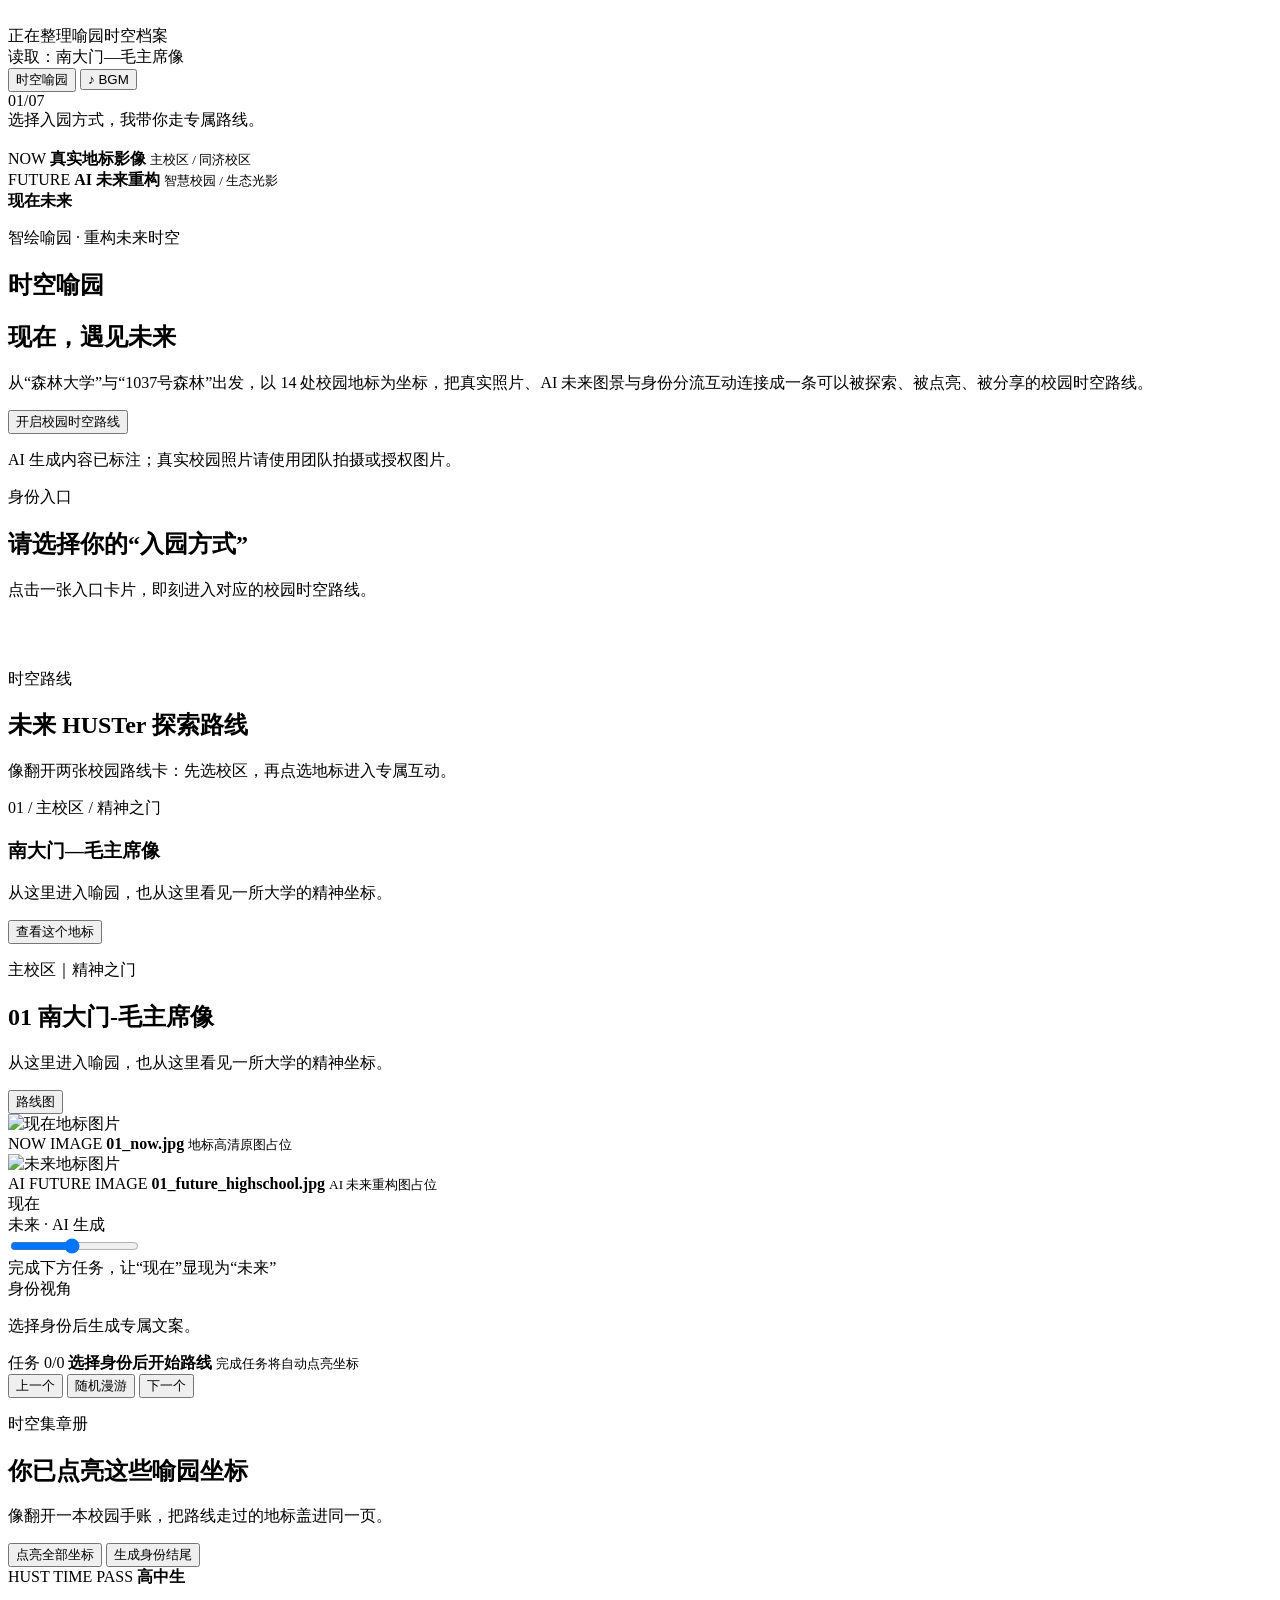
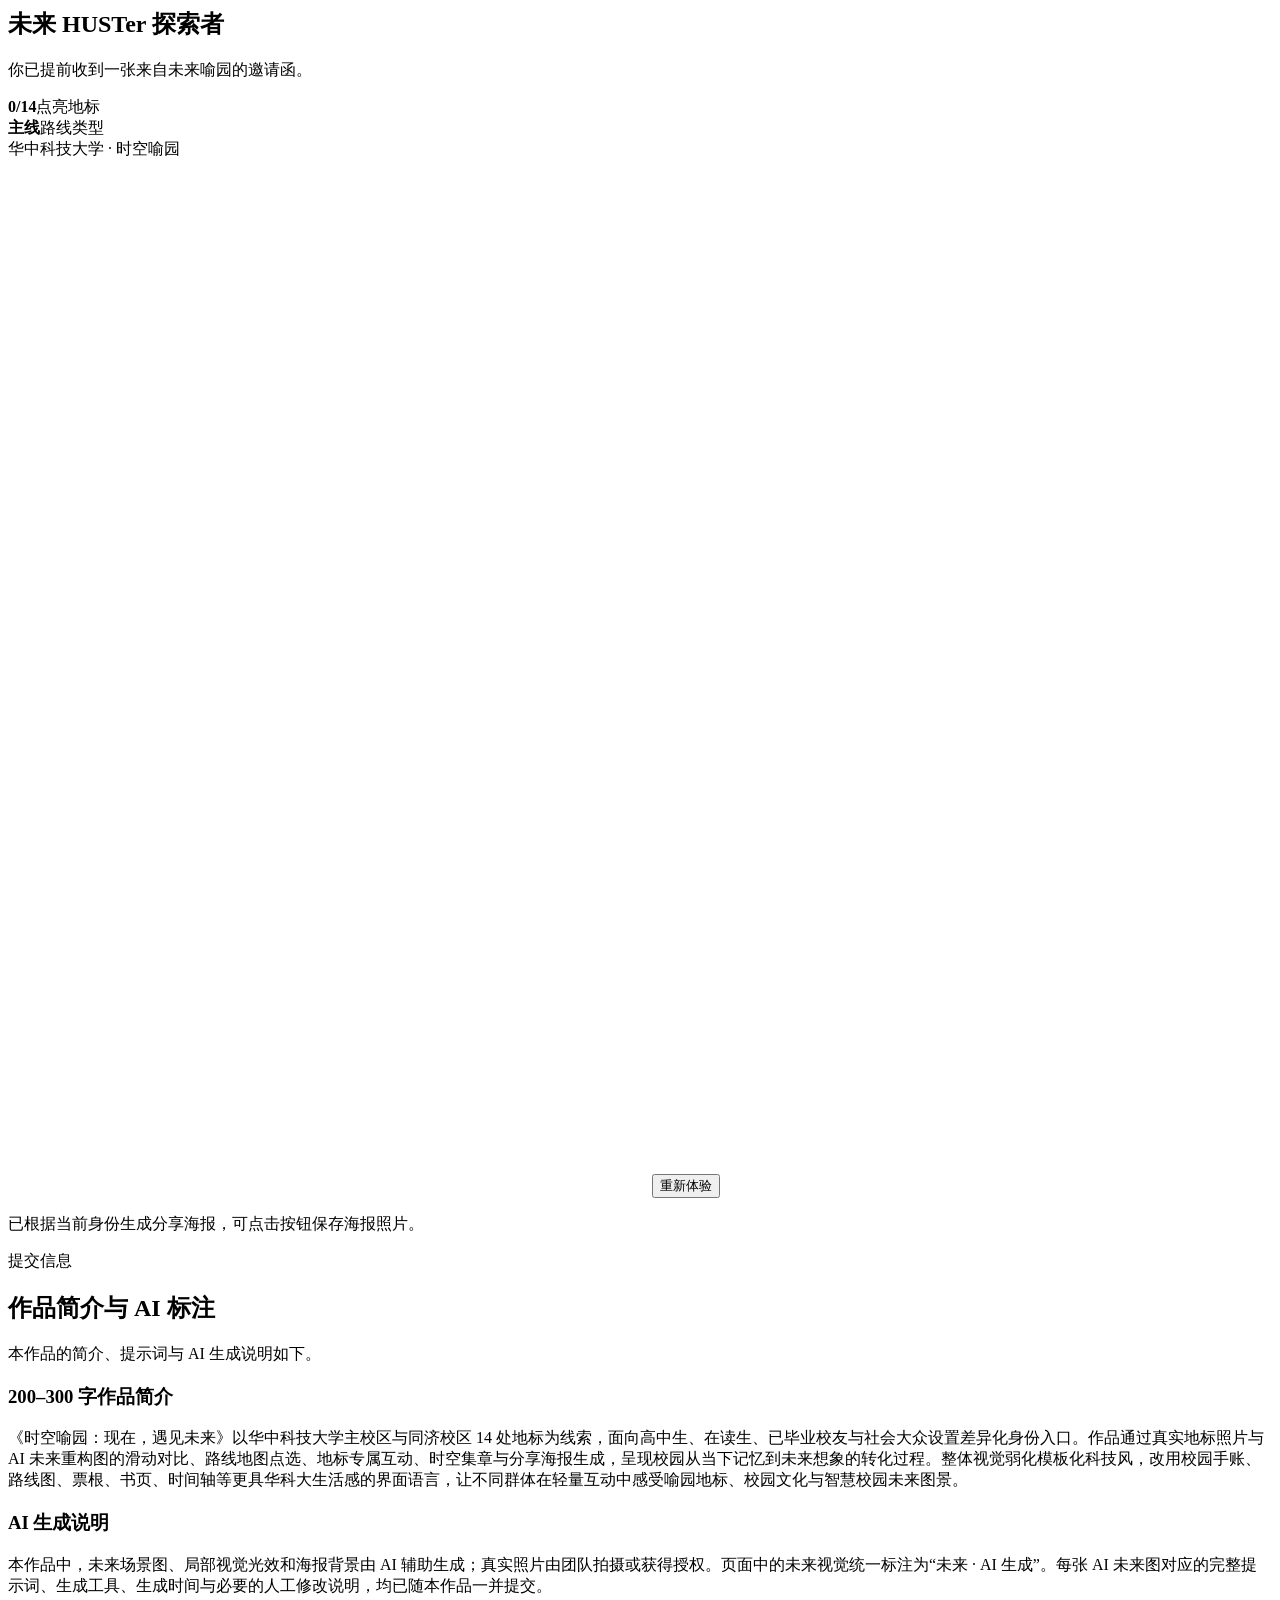
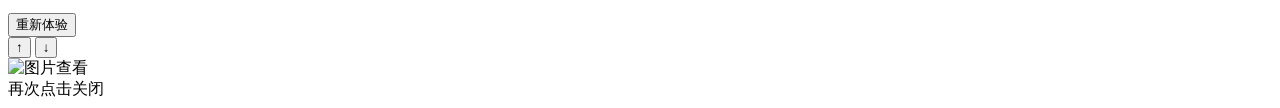
==== commit 541c8e07: "fix: 用 <base> 标签统一 CDN 加速，修复首页图片不加载 问题：rewriteCssUrls/rewriteHtmlImgs 在 JS init() 中执行，但 CSS 背景 图和 HT" ====
--- a/index.html
+++ b/index.html
@@ -6,7 +6,16 @@
   <meta name="viewport" content="width=device-width, initial-scale=1.0, maximum-scale=1.0, user-scalable=no, viewport-fit=cover" />
   <meta name="theme-color" content="#f6f0df" />
   <title>时空喻园：现在，遇见未来</title>
-  <link rel="stylesheet" href="./style.css?v=50" />
+  <script>
+    // v61: 线上环境用 <base> 将所有相对路径指向 jsDelivr CDN，一次性解决图片/CSS/JS 加载慢问题
+    (function() {
+      var isLocal = location.protocol === 'file:' || location.hostname === 'localhost' || location.hostname === '127.0.0.1';
+      if (!isLocal) {
+        document.write('<base href="https://cdn.jsdelivr.net/gh/zhaoshengheng/HusterH5.github.io@main/">');
+      }
+    })();
+  </script>
+  <link rel="stylesheet" href="./style.css?v=61" />
 </head>
 <body>
   <div class="phone-shell" aria-label="H5 手机预览区域">
--- a/style.css
+++ b/style.css
@@ -445,7 +445,7 @@
 .detail-nature .scene-overlay::after { animation-delay: .8s; transform: scale(.7); }
 @keyframes ripple { from { opacity: .9; transform: scale(.35); } to { opacity: 0; transform: scale(1.6); } }
 .detail-classroom .scene-overlay { background-image: linear-gradient(rgba(255,255,255,.14) 1px, transparent 1px), linear-gradient(90deg, rgba(255,255,255,.14) 1px, transparent 1px); background-size: 54px 54px; mix-blend-mode: screen; }
-.detail-science .scene-overlay::before { content: "E=mc²  ·  求是创新  ·  AI + HUST"; position: absolute; left: -120px; top: 48%; color: rgba(255,255,255,.58); letter-spacing: .18em; font-weight: 900; animation: marquee 9s linear infinite; white-space: nowrap; }
+.detail-science .scene-overlay::before { content: none; }
 @keyframes marquee { from { transform: translateX(0); } to { transform: translateX(360px); } }
 .detail-medicine .scene-overlay::before { content: none; }
 @keyframes pulseLine { 0%,100% { opacity: .38; transform: scaleX(.84); } 50% { opacity: 1; transform: scaleX(1); } }
@@ -767,38 +767,28 @@
   position: absolute;
   inset: 0;
   background-image: inherit;
-  background-size: cover;
+  background-size: contain;
   background-position: center;
-  opacity: .18;
-}
-.campus-map[data-map="main"]::before { background-image: url("assets/maps/main-campus.jpg"); opacity: .36; }
-.campus-map[data-map="tongji"]::before { background-image: url("assets/maps/tongji-campus.jpg"); opacity: .36; }
+  background-repeat: no-repeat;
+  opacity: 1;
+}
+.campus-map[data-map="tongji"]::before { background-size: cover; }
+.campus-map[data-map="main"]::before { background-image: url("assets/maps/Main-map.jpg"); }
+.campus-map[data-map="tongji"]::before { background-image: url("assets/maps/TJ-map.png"); }
+/* v59: 主校区地图保持横向铺满，高度按图片比例自适应，去除上下空白 */
+.campus-map[data-map="main"] {
+  height: auto !important;
+  aspect-ratio: 1672 / 941 !important;
+}
+.campus-map[data-map="main"]::before {
+  background-size: 100% 100% !important;
+}
 .campus-map::after {
-  content: "地图占位 · 后续替换为团队校园地图";
-  position: absolute;
-  left: 18px;
-  bottom: 15px;
-  padding: 7px 11px;
-  border-radius: 999px;
-  color: rgba(22,48,76,.62);
-  background: rgba(255,255,255,.66);
-  border: 1px solid rgba(22,48,76,.10);
-  font-size: 12px;
-  font-weight: 800;
-  backdrop-filter: blur(8px);
+  display: none;
 }
 .campus-route-line {
-  position: absolute;
-  left: 10%;
-  right: 10%;
-  top: 50%;
-  height: 3px;
-  border-radius: 99px;
-  background: linear-gradient(90deg, rgba(11,78,162,.08), rgba(11,78,162,.72), rgba(90,143,105,.72));
-  box-shadow: 0 0 18px rgba(41,197,216,.26);
-  transform: rotate(10deg);
-}
-.campus-card[data-campus="同济校区"] .campus-route-line { transform: rotate(-6deg); top: 55%; }
+  display: none !important;
+}
 .landmark-chip-grid {
   display: grid;
   grid-template-columns: repeat(3, 1fr);
@@ -879,6 +869,65 @@
 .map-pin.active { transform: scale(1.18); background: #0b4ea2; color: #fff; }
 .map-pin.active::after { border-color: rgba(41,197,216,.55); }
 @keyframes pinPulse { 0% { transform: scale(.72); opacity: .72; } 80%,100% { transform: scale(1.25); opacity: 0; } }
+
+/* v56: Map labels — 更大透明圆圈按钮，选中仅波动 */
+.map-label {
+  position: absolute;
+  transform: translate(-50%, -50%);
+  display: inline-block;
+  width: 64px;
+  height: 64px;
+  padding: 0;
+  background: transparent;
+  border: 2px solid transparent;
+  border-radius: 50%;
+  cursor: pointer;
+  transition: all .22s ease;
+  z-index: 5;
+}
+/* 隐藏自己生成的图标和文字，只保留透明点击区 */
+.map-label b,
+.map-label span {
+  display: none;
+}
+/* hover 浮起淡淡边框提示 */
+.map-label:hover {
+  border-color: rgba(11,78,162,.35);
+  background: rgba(11,78,162,.05);
+}
+/* 路线成员：淡淡圆形描边提示可点 */
+.map-label.route-member {
+  border-color: rgba(11,78,162,.25);
+}
+.map-label.route-member:hover {
+  background: rgba(11,78,162,.10);
+  border-color: rgba(11,78,162,.50);
+}
+/* 自由探索：更淡的虚线圆 */
+.map-label.free-explore {
+  border-color: rgba(22,48,76,.18);
+  border-style: dashed;
+}
+/* 已解锁 */
+.map-label.unlocked {
+  border-color: rgba(90,143,105,.45);
+}
+.map-label.unlocked:hover {
+  background: rgba(90,143,105,.10);
+  border-color: rgba(90,143,105,.65);
+}
+/* 选中状态：无边框，仅波动效果 */
+.map-label.active {
+  border-color: transparent;
+  background: transparent;
+  z-index: 6;
+  animation: labelPulse 1.4s ease-out infinite;
+}
+@keyframes labelPulse {
+  0% { box-shadow: 0 0 0 0 rgba(41,197,216,.55), 0 0 0 0 rgba(11,78,162,.35); }
+  50% { box-shadow: 0 0 0 8px rgba(41,197,216,.25), 0 0 0 14px rgba(11,78,162,.12); }
+  100% { box-shadow: 0 0 0 16px rgba(41,197,216,0), 0 0 0 28px rgba(11,78,162,0); }
+}
 
 /* Details: keep now/future compare, but move controls into the image and vary the feel */
 .image-stage { position: relative; }
@@ -1428,6 +1477,12 @@
 }
 .map-pin.active { transform: translate(-50%, -50%) rotate(-45deg) scale(1.12); }
 .map-pin.unlocked { box-shadow: 0 0 0 6px rgba(90,143,105,.14), 0 12px 26px rgba(23,42,64,.16); }
+
+/* v54: route page map-label 透明点击区 */
+.map-label {
+  transform: translate(-50%, -50%);
+}
+.map-label.active { transform: translate(-50%, -50%); }
 .route-preview-card { min-height: 164px; }
 
 /* detail page interaction safety */
@@ -4901,6 +4956,13 @@
   background-size: contain !important;
   background-repeat: no-repeat !important;
 }
+.campus-map[data-map="tongji"]::before {
+  background-size: cover !important;
+}
+/* 主校区保持 100% 100% 填满（容器比例已匹配图片） */
+.campus-map[data-map="main"]::before {
+  background-size: 100% 100% !important;
+}
 
 .map-pin {
   position: absolute !important;
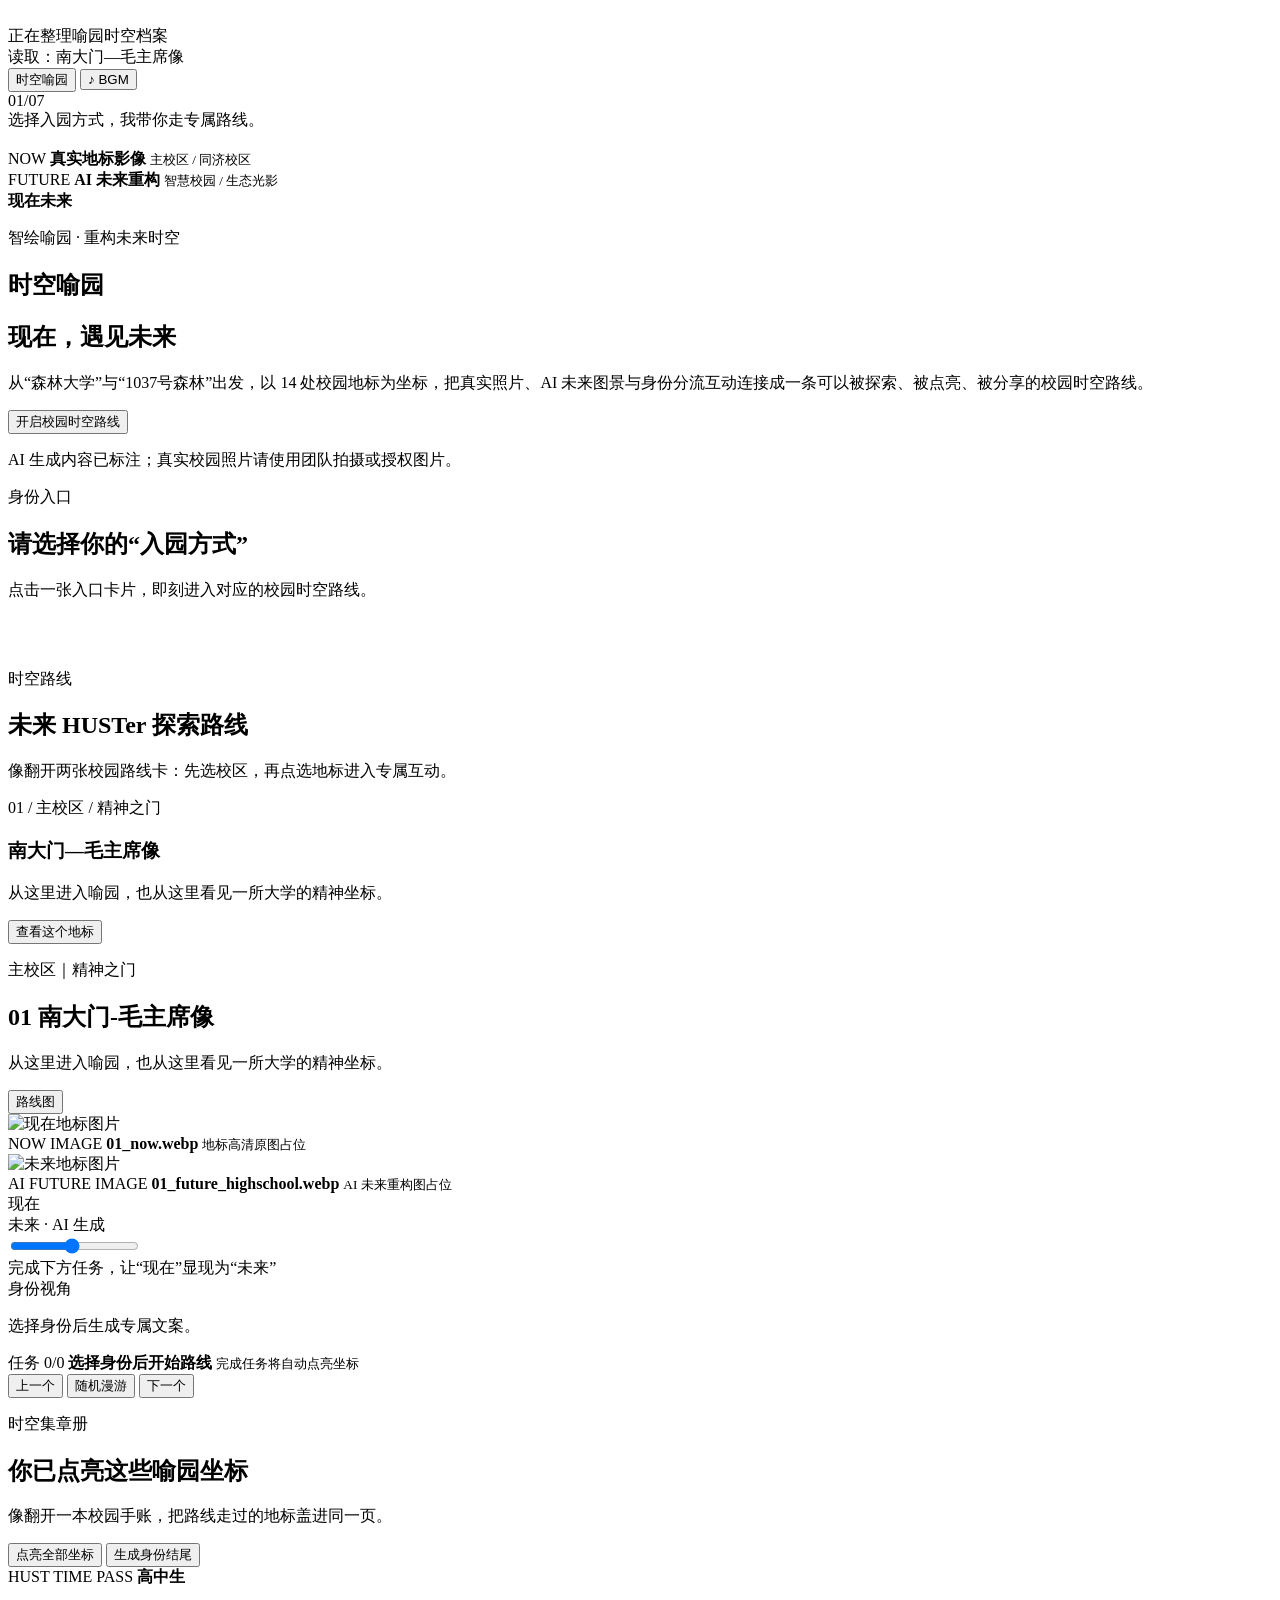
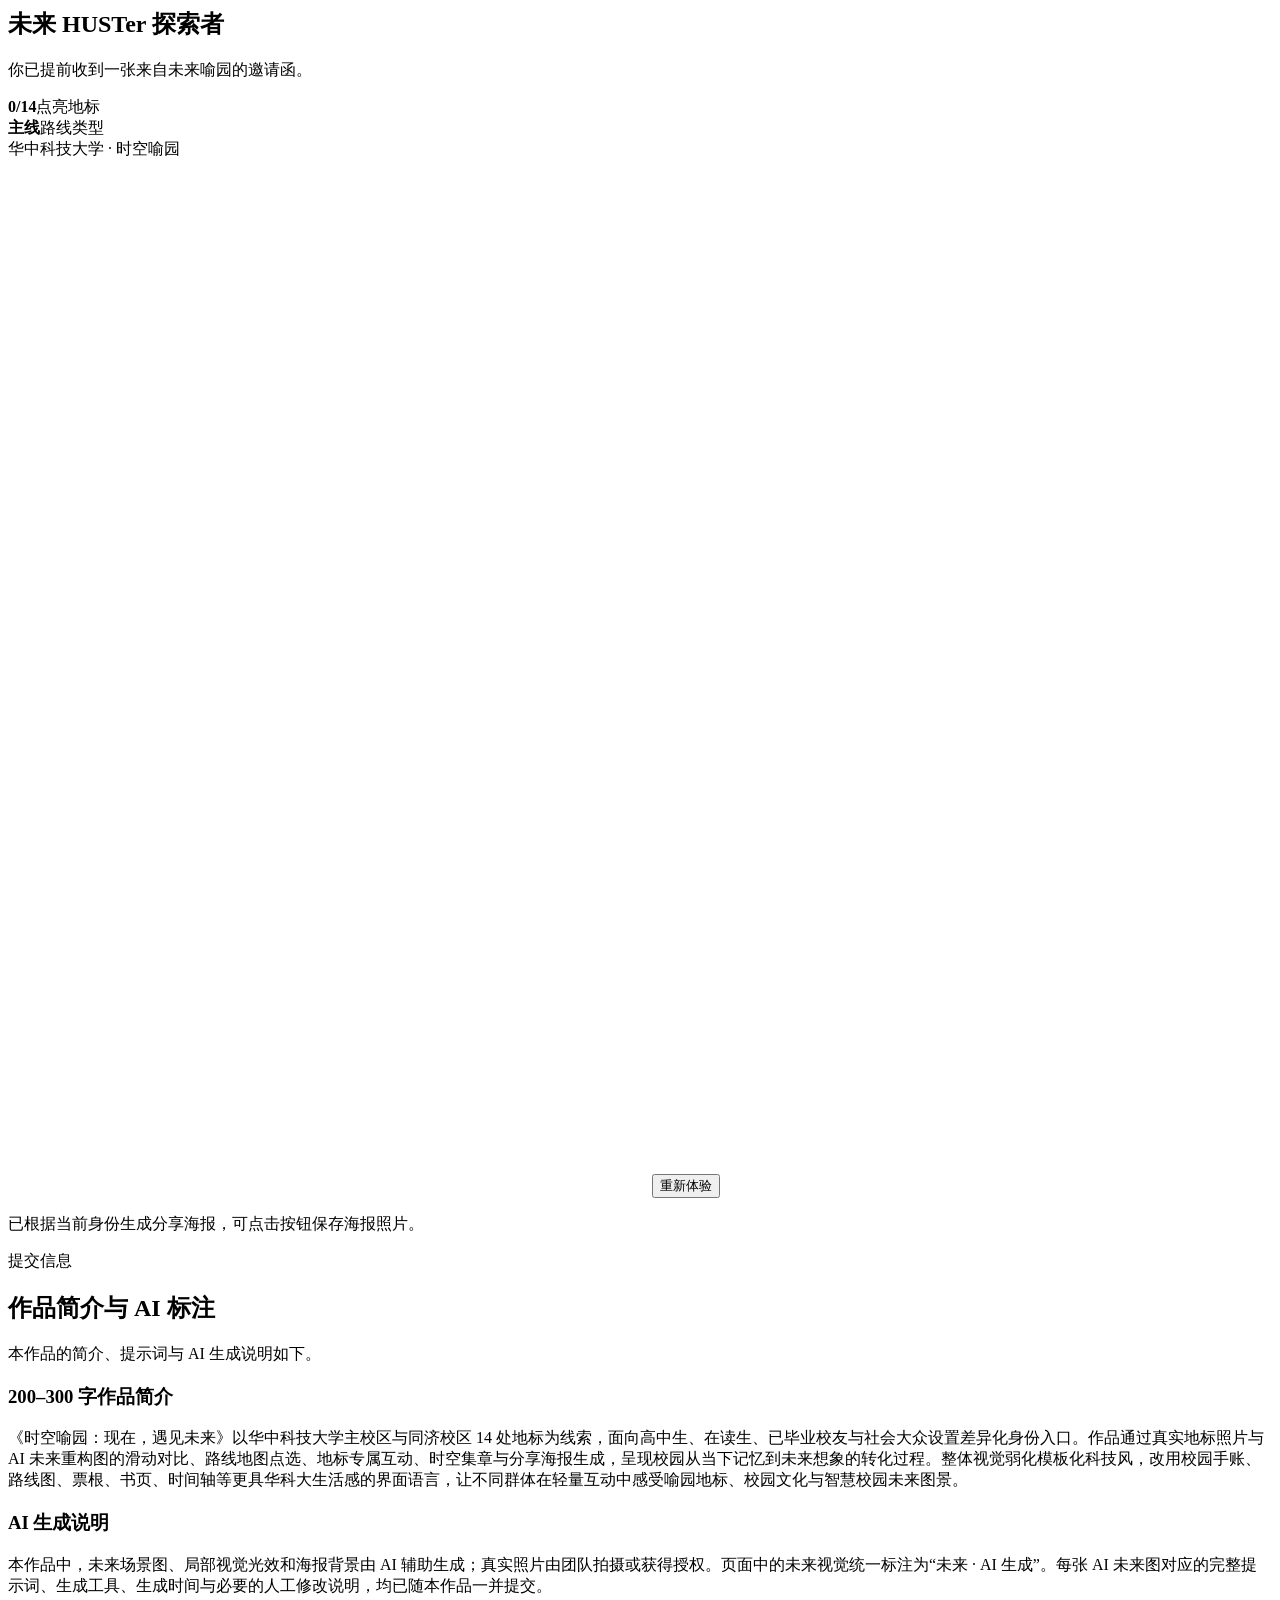
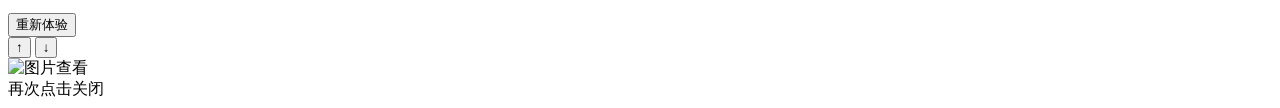
==== commit 3787fe32: "v63: 图片批量转WebP压缩 + 未来图懒加载，加载速度提升5-8倍 性能优化（总资源 226.5MB → 27.2MB，缩小88%）： - 56张未来图 PNG→WebP (q85, 1200p" ====
--- a/index.html
+++ b/index.html
@@ -15,7 +15,7 @@
       }
     })();
   </script>
-  <link rel="stylesheet" href="./style.css?v=61" />
+  <link rel="stylesheet" href="./style.css?v=63" />
 </head>
 <body>
   <div class="phone-shell" aria-label="H5 手机预览区域">
@@ -24,7 +24,7 @@
         <div class="loader-emblem" aria-label="华中科技大学校徽">
           <span class="loader-orbit loader-orbit-a"></span>
           <span class="loader-orbit loader-orbit-b"></span>
-          <img src="./图片/华中科技大学校徽.png" alt="" />
+          <img src="./图片/华中科技大学校徽.webp" alt="" />
         </div>
         <div class="loader-title">正在整理喻园时空档案</div>
         <div class="loader-sub" id="loaderSub">读取：南大门—毛主席像</div>
@@ -39,7 +39,7 @@
 
       <div class="guide-bear" id="guideBear" aria-hidden="true">
         <div class="guide-bubble" id="guideBubble">选择入园方式，我带你走专属路线。</div>
-        <img id="guideImage" src="./assets/generated/guide-xinwuxiong-wave.png" alt="" />
+        <img id="guideImage" src="./assets/generated/guide-xinwuxiong-wave.webp" alt="" />
       </div>
 
       <main class="pages" id="pages">
@@ -81,12 +81,12 @@
           </div>
           <div class="identity-desk" id="identityDesk"></div>
           <div class="slope-scene" aria-hidden="true">
-            <img src="./assets/generated/despair-slope.jpg" alt="" />
+            <img src="./assets/generated/despair-slope.webp" alt="" />
           </div>
           <div class="boar-run" aria-hidden="true">
             <div class="boar-track"></div>
             <div class="boar">
-              <img src="./assets/generated/boar-mascot.png" alt="" />
+              <img src="./assets/generated/boar-mascot.webp" alt="" />
             </div>
           </div>
         </section>
@@ -125,7 +125,7 @@
                   <img id="nowImage" alt="现在地标图片" />
                   <div class="placeholder" id="nowPlaceholder">
                     <span>NOW IMAGE</span>
-                    <strong id="nowFileName">01_now.jpg</strong>
+                    <strong id="nowFileName">01_now.webp</strong>
                     <small>地标高清原图占位</small>
                   </div>
                 </div>
@@ -133,7 +133,7 @@
                   <img id="futureImage" alt="未来地标图片" />
                   <div class="placeholder future-placeholder" id="futurePlaceholder">
                     <span>AI FUTURE IMAGE</span>
-                    <strong id="futureFileName">01_future_highschool.jpg</strong>
+                    <strong id="futureFileName">01_future_highschool.webp</strong>
                     <small>AI 未来重构图占位</small>
                   </div>
                 </div>
--- a/style.css
+++ b/style.css
@@ -237,8 +237,8 @@
 .photo-slot span { color: #e7d098; font-size: 12px; letter-spacing: .2em; font-weight: 900; }
 .photo-slot strong { font-size: 25px; margin: 8px 0 4px; }
 .photo-slot small { color: rgba(255,255,255,.72); }
-.cover-now { left: 2px; top: 76px; width: 310px; height: 370px; transform: rotate(-3.8deg); background: url('./图片/梧桐大道-now.jpg') center/cover; }
-.cover-future { right: 4px; top: 20px; width: 300px; height: 390px; transform: rotate(5deg); background: url('./图片/梧桐大道-future.png') center/cover; }
+.cover-now { left: 2px; top: 76px; width: 310px; height: 370px; transform: rotate(-3.8deg); background: url('./图片/梧桐大道-now.webp') center/cover; }
+.cover-future { right: 4px; top: 20px; width: 300px; height: 390px; transform: rotate(5deg); background: url('./图片/梧桐大道-future.webp') center/cover; }
 .time-ribbon {
   position: absolute;
   left: 56px;
@@ -386,6 +386,52 @@
 .placeholder small { color: var(--muted); }
 .future-placeholder { background: linear-gradient(135deg, rgba(41,197,216,.38), rgba(90,143,105,.18)), repeating-linear-gradient(90deg, rgba(255,255,255,.26) 0 1px, transparent 1px 24px), #0c2f68; color: #fff; }
 .future-placeholder small { color: rgba(255,255,255,.72); }
+
+/* v62: 加载中状态 — 显示旋转加载动画 */
+.placeholder.loading::after {
+  content: "";
+  width: 36px;
+  height: 36px;
+  border: 3px solid rgba(11,78,162,.18);
+  border-top-color: var(--hust-blue);
+  border-radius: 50%;
+  animation: imgSpin .8s linear infinite;
+  margin-top: 6px;
+}
+.placeholder.loading span,
+.placeholder.loading strong,
+.placeholder.loading small {
+  display: none;
+}
+.placeholder.loading::before {
+  content: "图片加载中…";
+  font-size: 13px;
+  font-weight: 700;
+  color: var(--hust-blue);
+  letter-spacing: .04em;
+}
+.future-placeholder.loading::before {
+  color: rgba(255,255,255,.9);
+}
+.future-placeholder.loading::after {
+  border-color: rgba(255,255,255,.2);
+  border-top-color: rgba(255,255,255,.85);
+}
+@keyframes imgSpin {
+  to { transform: rotate(360deg); }
+}
+
+/* v62: 加载失败状态 */
+.placeholder.error::before {
+  content: "图片加载失败";
+}
+.placeholder.error::after {
+  display: none;
+}
+.placeholder.error strong,
+.placeholder.error small {
+  display: none;
+}
 .scene-overlay { position: absolute; inset: 0; z-index: 4; pointer-events: none; }
 .image-badge {
   position: absolute;
@@ -773,8 +819,8 @@
   opacity: 1;
 }
 .campus-map[data-map="tongji"]::before { background-size: cover; }
-.campus-map[data-map="main"]::before { background-image: url("assets/maps/Main-map.jpg"); }
-.campus-map[data-map="tongji"]::before { background-image: url("assets/maps/TJ-map.png"); }
+.campus-map[data-map="main"]::before { background-image: url("assets/maps/Main-map.webp"); }
+.campus-map[data-map="tongji"]::before { background-image: url("assets/maps/TJ-map.webp"); }
 /* v59: 主校区地图保持横向铺满，高度按图片比例自适应，去除上下空白 */
 .campus-map[data-map="main"] {
   height: auto !important;
@@ -1737,7 +1783,7 @@
 
 /* Forest university cover background */
 .cover {
-  background: #07182e url("./assets/generated/cover-forest-hust.jpg") center/cover no-repeat !important;
+  background: #07182e url("./assets/generated/cover-forest-hust.webp") center/cover no-repeat !important;
 }
 .cover::before {
   z-index: 0;
@@ -1761,8 +1807,8 @@
   box-shadow: 0 22px 58px rgba(0,0,0,.18);
   backdrop-filter: blur(8px) saturate(1.08);
 }
-.cover-now { background: url('./图片/梧桐大道-now.jpg') center/cover !important; }
-.cover-future { background: url('./图片/梧桐大道-future.png') center/cover !important; }
+.cover-now { background: url('./图片/梧桐大道-now.webp') center/cover !important; }
+.cover-future { background: url('./图片/梧桐大道-future.webp') center/cover !important; }
 .photo-slot::after { background: linear-gradient(0deg, rgba(4,18,31,.46), rgba(4,18,31,.05) 64%); }
 .cover-copy {
   padding: 0 4px;
@@ -1794,7 +1840,7 @@
 .identity {
   background:
     linear-gradient(180deg, rgba(255,255,255,.74), rgba(246,240,223,.86) 46%, rgba(238,243,241,.90)),
-    url("./assets/generated/identity-entry-bg.jpg") center/cover no-repeat !important;
+    url("./assets/generated/identity-entry-bg.webp") center/cover no-repeat !important;
 }
 .identity::before {
   content: "";
@@ -2264,6 +2310,24 @@
   font-weight: 900;
 }
 .route-preview-placeholder small { font-weight: 700; opacity: .72; }
+/* v62: 路线卡片预览图加载状态 */
+.route-preview-placeholder.loading::after {
+  content: "";
+  width: 28px;
+  height: 28px;
+  border: 3px solid rgba(11,78,162,.18);
+  border-top-color: var(--hust-blue);
+  border-radius: 50%;
+  animation: imgSpin .8s linear infinite;
+  margin-top: 4px;
+}
+.route-preview-placeholder.loading strong,
+.route-preview-placeholder.loading small { display: none; }
+.route-preview-placeholder.loading::before {
+  content: "加载中…";
+  font-size: 12px;
+  font-weight: 700;
+}
 .route-preview-copy { min-width: 0; }
 .route-enter-btn,
 .primary-btn,
@@ -2890,14 +2954,14 @@
 body[data-h5-page="cover"] {
   background:
     linear-gradient(180deg, rgba(5,19,33,.08), rgba(5,19,33,.62)),
-    url("./assets/generated/cover-forest-hust.jpg") center/cover no-repeat,
+    url("./assets/generated/cover-forest-hust.webp") center/cover no-repeat,
     #07182e;
 }
 
 body[data-h5-page="identity"] {
   background:
     linear-gradient(180deg, rgba(255,255,255,.72), rgba(246,240,223,.92)),
-    url("./assets/generated/identity-entry-bg.jpg") center/cover no-repeat,
+    url("./assets/generated/identity-entry-bg.webp") center/cover no-repeat,
     #f6f0df;
 }
 
@@ -2923,7 +2987,7 @@
   background:
     radial-gradient(circle at 50% 38%, rgba(255,255,255,.10), transparent 42%),
     linear-gradient(180deg, rgba(8,24,48,.62), rgba(5,16,32,.88)),
-    url("./assets/generated/loading-hust-gate-mao.png") center/cover no-repeat,
+    url("./assets/generated/loading-hust-gate-mao.webp") center/cover no-repeat,
     #07182e;
 }
 
@@ -3845,7 +3909,7 @@
   border-radius: 28px;
   background:
     linear-gradient(180deg, rgba(7,24,46,.10), rgba(7,24,46,.18)),
-    url("assets/generated/science-starfield-panel.png") center/cover no-repeat;
+    url("assets/generated/science-starfield-panel.webp") center/cover no-repeat;
   box-shadow: inset 0 0 0 1px rgba(255,255,255,.18), 0 18px 34px rgba(7,24,46,.20);
 }
 
@@ -5153,37 +5217,37 @@
 }
 
 .memory-meal .memory-visual {
-  background-image: url("assets/generated/hust-memory-task-set.png");
+  background-image: url("assets/generated/hust-memory-task-set.webp");
   background-size: 600% 100%;
   background-position: 0 center;
 }
 
 .memory-menu .memory-visual {
-  background-image: url("assets/generated/hust-memory-task-set.png");
+  background-image: url("assets/generated/hust-memory-task-set.webp");
   background-size: 600% 100%;
   background-position: 20% center;
 }
 
 .memory-table .memory-visual {
-  background-image: url("assets/generated/hust-memory-task-set.png");
+  background-image: url("assets/generated/hust-memory-task-set.webp");
   background-size: 600% 100%;
   background-position: 40% center;
 }
 
 .memory-ripple .memory-visual {
-  background-image: url("assets/generated/hust-memory-task-set.png");
+  background-image: url("assets/generated/hust-memory-task-set.webp");
   background-size: 600% 100%;
   background-position: 60% center;
 }
 
 .memory-wind .memory-visual {
-  background-image: url("assets/generated/hust-memory-task-set.png");
+  background-image: url("assets/generated/hust-memory-task-set.webp");
   background-size: 600% 100%;
   background-position: 80% center;
 }
 
 .memory-pause .memory-visual {
-  background-image: url("assets/generated/hust-memory-task-set.png");
+  background-image: url("assets/generated/hust-memory-task-set.webp");
   background-size: 600% 100%;
   background-position: 100% center;
 }
@@ -5512,7 +5576,7 @@
   cursor: pointer;
   background:
     linear-gradient(180deg, rgba(255,255,255,.14), rgba(7,24,46,.10)),
-    url("assets/generated/pavilion-water-panel.png") center/cover no-repeat;
+    url("assets/generated/pavilion-water-panel.webp") center/cover no-repeat;
   box-shadow: inset 0 1px 0 rgba(255,255,255,.38), 0 16px 28px rgba(23,42,64,.12);
 }
 
@@ -5909,7 +5973,7 @@
   background:
     radial-gradient(circle at 50% 38%, rgba(11, 78, 162, .20), transparent 42%),
     linear-gradient(180deg, rgba(8,24,48,.62), rgba(5,16,32,.88)),
-    url("./assets/generated/loading-hust-gate-mao.png") center/cover no-repeat,
+    url("./assets/generated/loading-hust-gate-mao.webp") center/cover no-repeat,
     #07182e;
 }
 
@@ -6388,19 +6452,19 @@
 }
 .role-card.highschool::after {
   content: "";
-  background-image: url('./assets/generated/录取通知书.png') !important;
+  background-image: url('./assets/generated/录取通知书.webp') !important;
 }
 .role-card.student::after {
   content: "";
-  background-image: url('./assets/generated/校园卡.png') !important;
+  background-image: url('./assets/generated/校园卡.webp') !important;
 }
 .role-card.alumni::after {
   content: "";
-  background-image: url('./assets/generated/旧相册.png') !important;
+  background-image: url('./assets/generated/旧相册.webp') !important;
 }
 .role-card.public::after {
   content: "";
-  background-image: url('./assets/generated/导览票.png') !important;
+  background-image: url('./assets/generated/导览票.webp') !important;
 }
 /* 选中态：图标微放大 */
 .role-card.active::after {
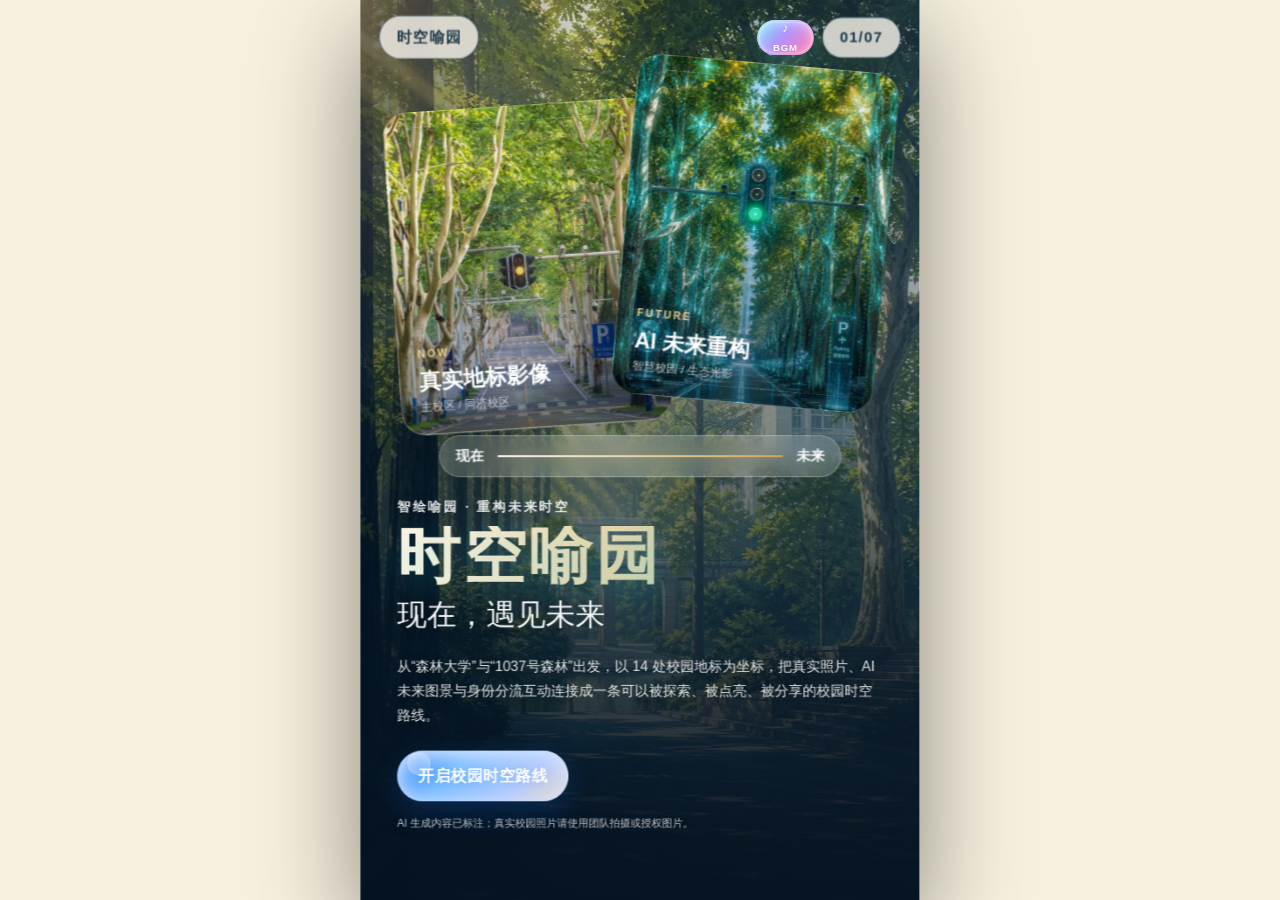
==== commit e47eee35: "v64: 移除jsDelivr CDN，改用Cloudflare Pages直接服务所有资源 问题：jsDelivr CDN 在国内访问不稳定，导致手机和电脑网页 CSS/JS/图片加载失败，页面无法" ====
--- a/index.html
+++ b/index.html
@@ -6,16 +6,7 @@
   <meta name="viewport" content="width=device-width, initial-scale=1.0, maximum-scale=1.0, user-scalable=no, viewport-fit=cover" />
   <meta name="theme-color" content="#f6f0df" />
   <title>时空喻园：现在，遇见未来</title>
-  <script>
-    // v61: 线上环境用 <base> 将所有相对路径指向 jsDelivr CDN，一次性解决图片/CSS/JS 加载慢问题
-    (function() {
-      var isLocal = location.protocol === 'file:' || location.hostname === 'localhost' || location.hostname === '127.0.0.1';
-      if (!isLocal) {
-        document.write('<base href="https://cdn.jsdelivr.net/gh/zhaoshengheng/HusterH5.github.io@main/">');
-      }
-    })();
-  </script>
-  <link rel="stylesheet" href="./style.css?v=63" />
+  <link rel="stylesheet" href="./style.css?v=64" />
 </head>
 <body>
   <div class="phone-shell" aria-label="H5 手机预览区域">
